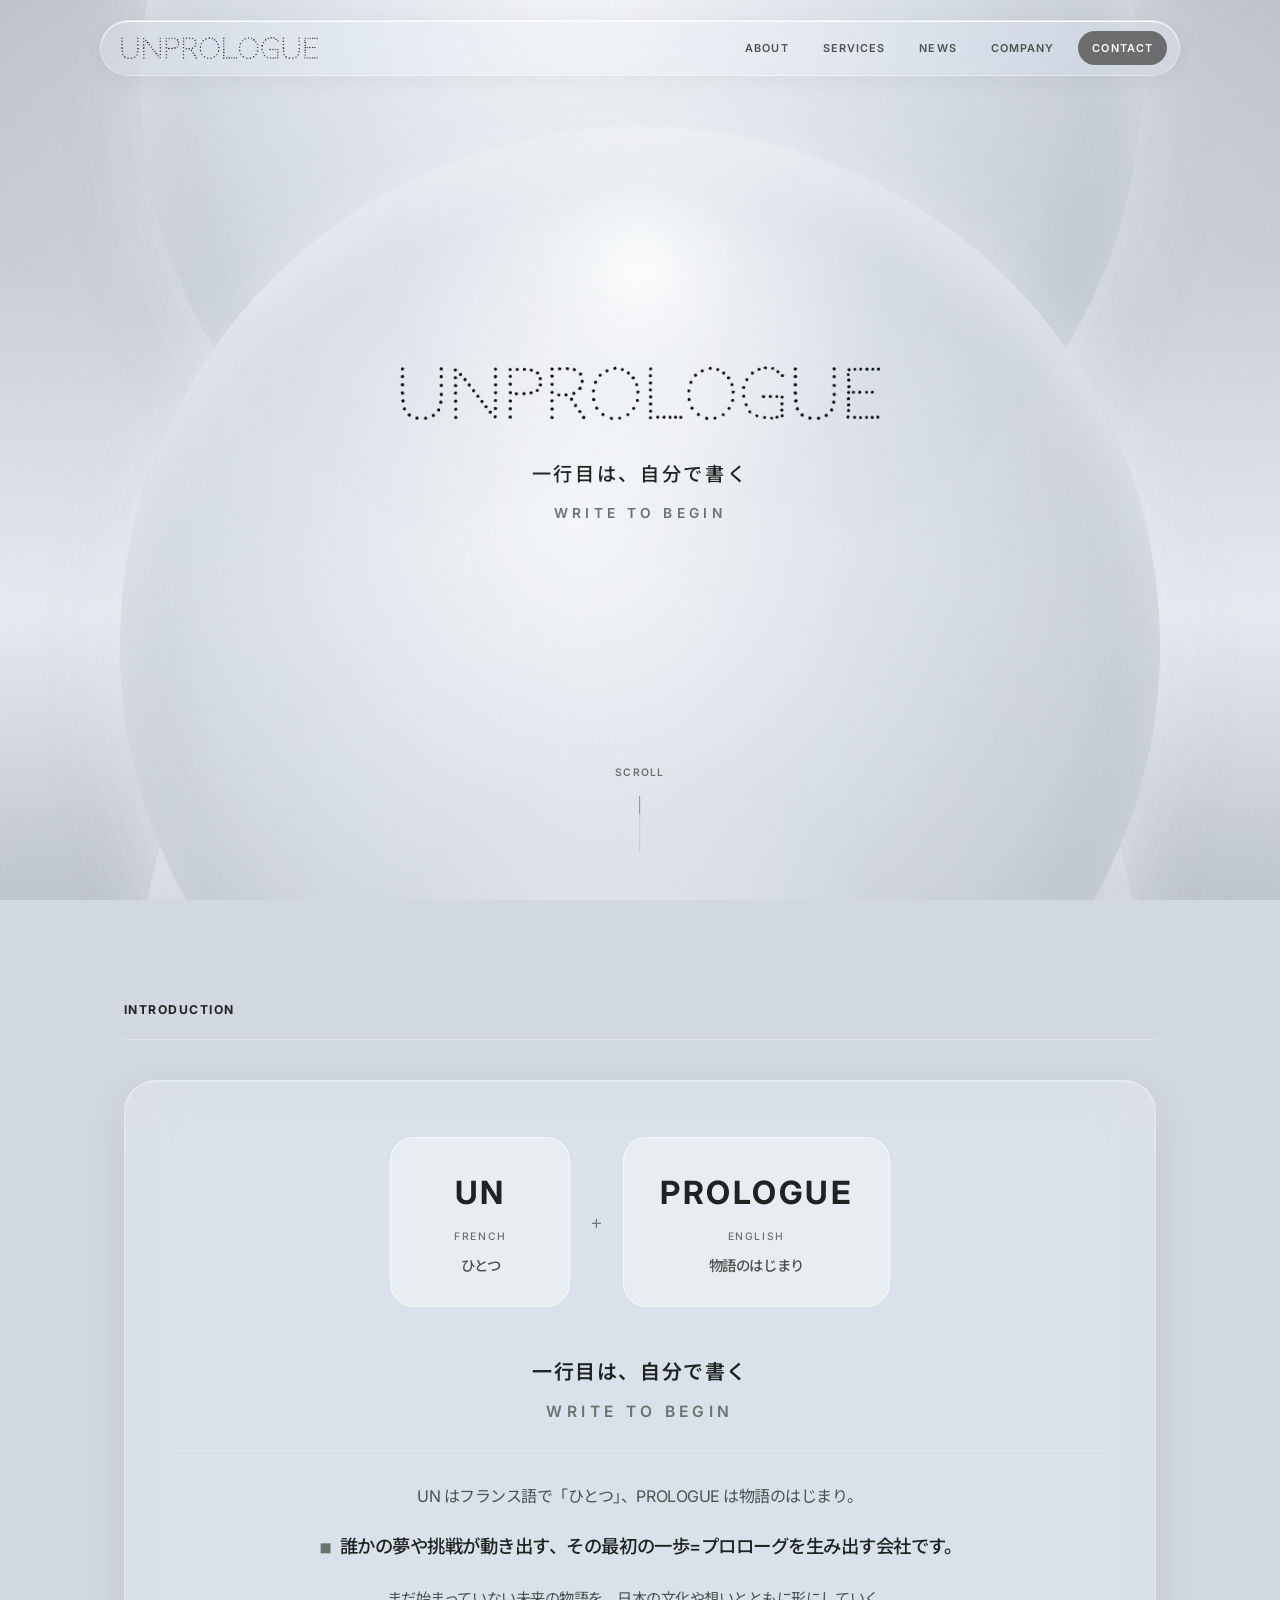
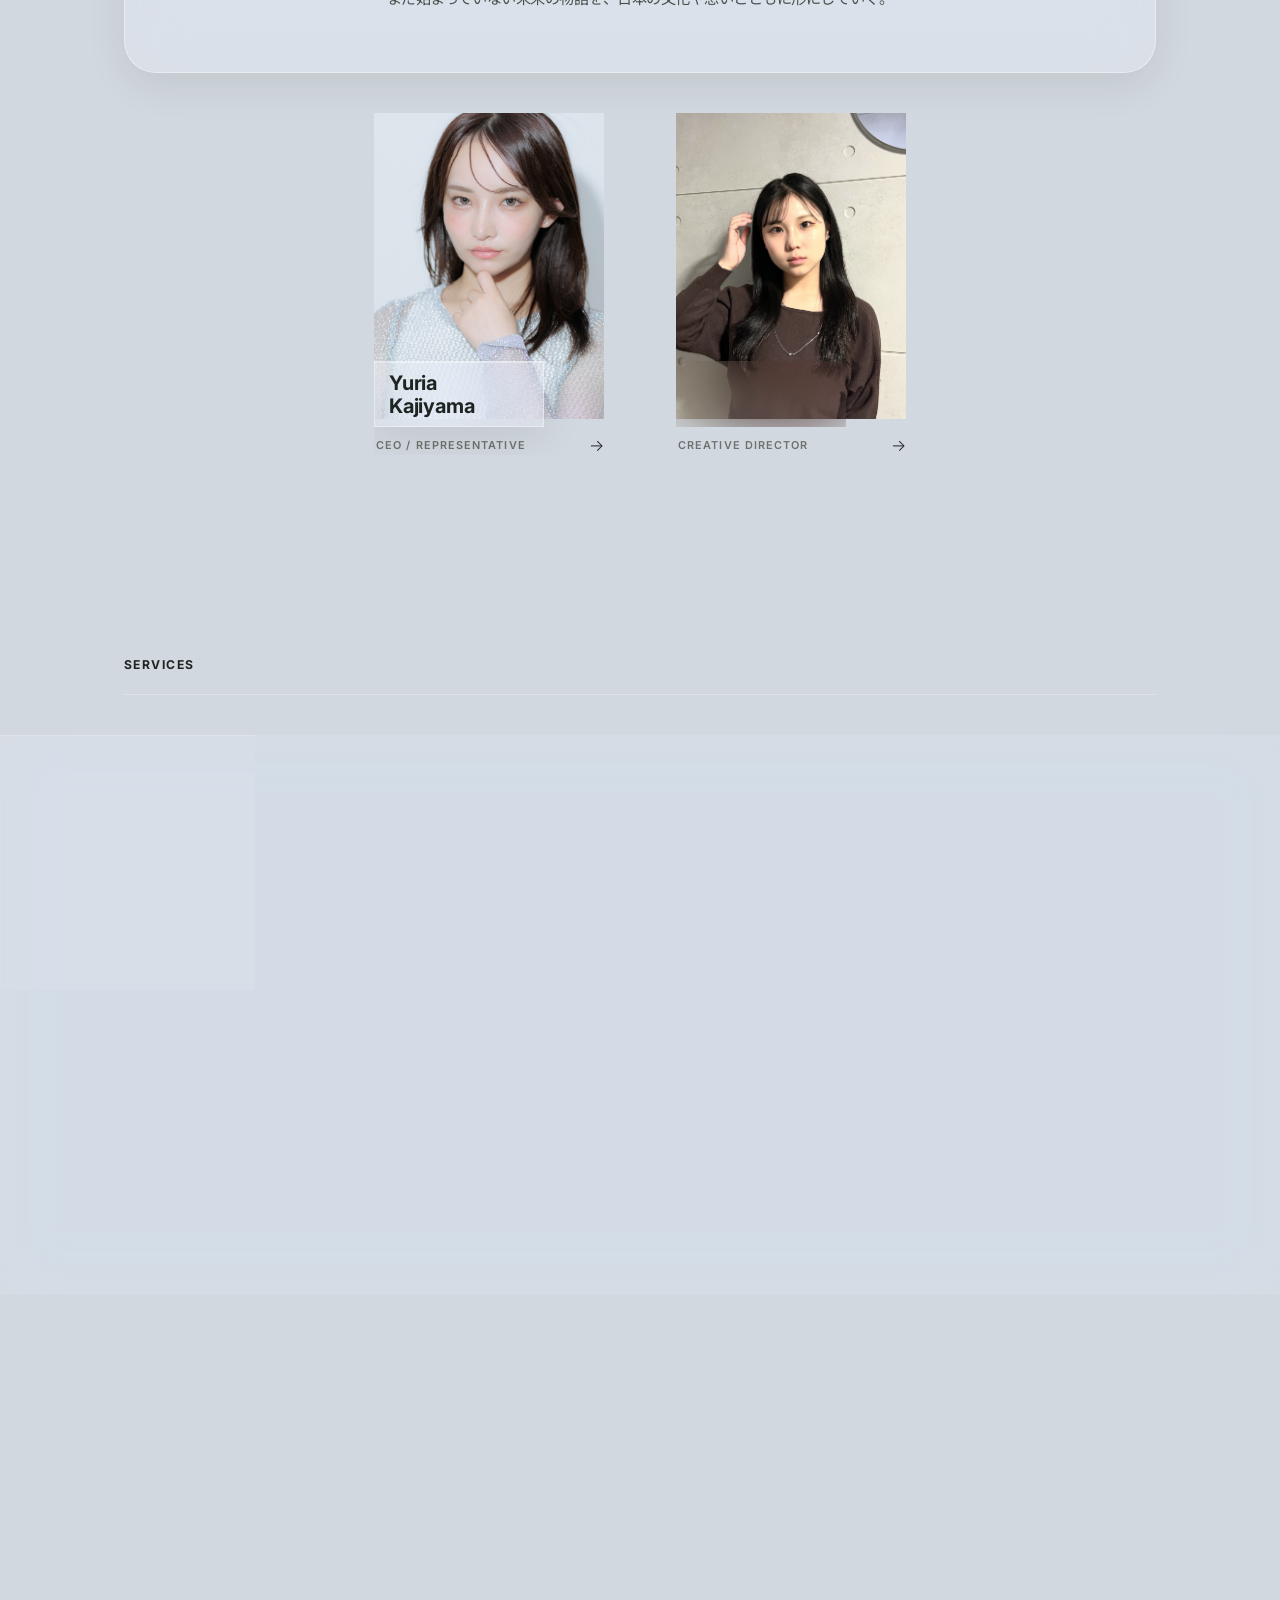
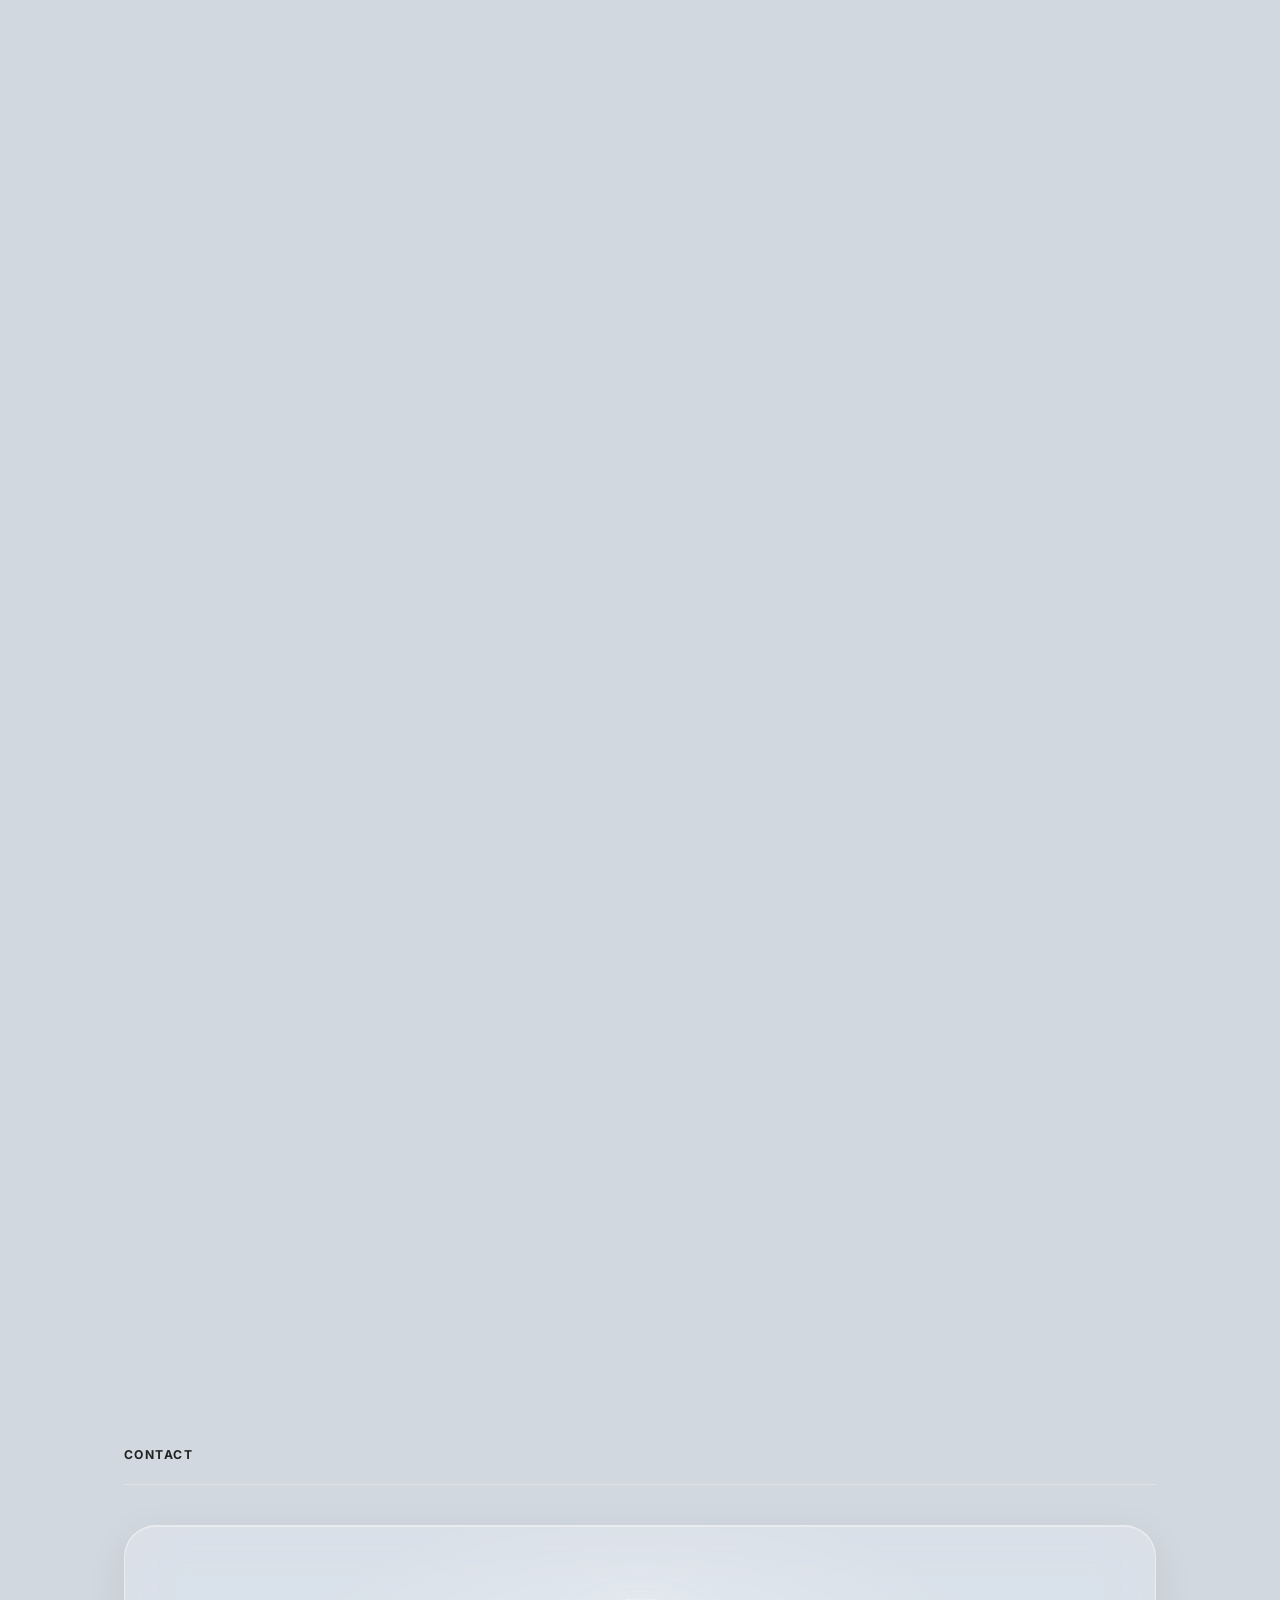
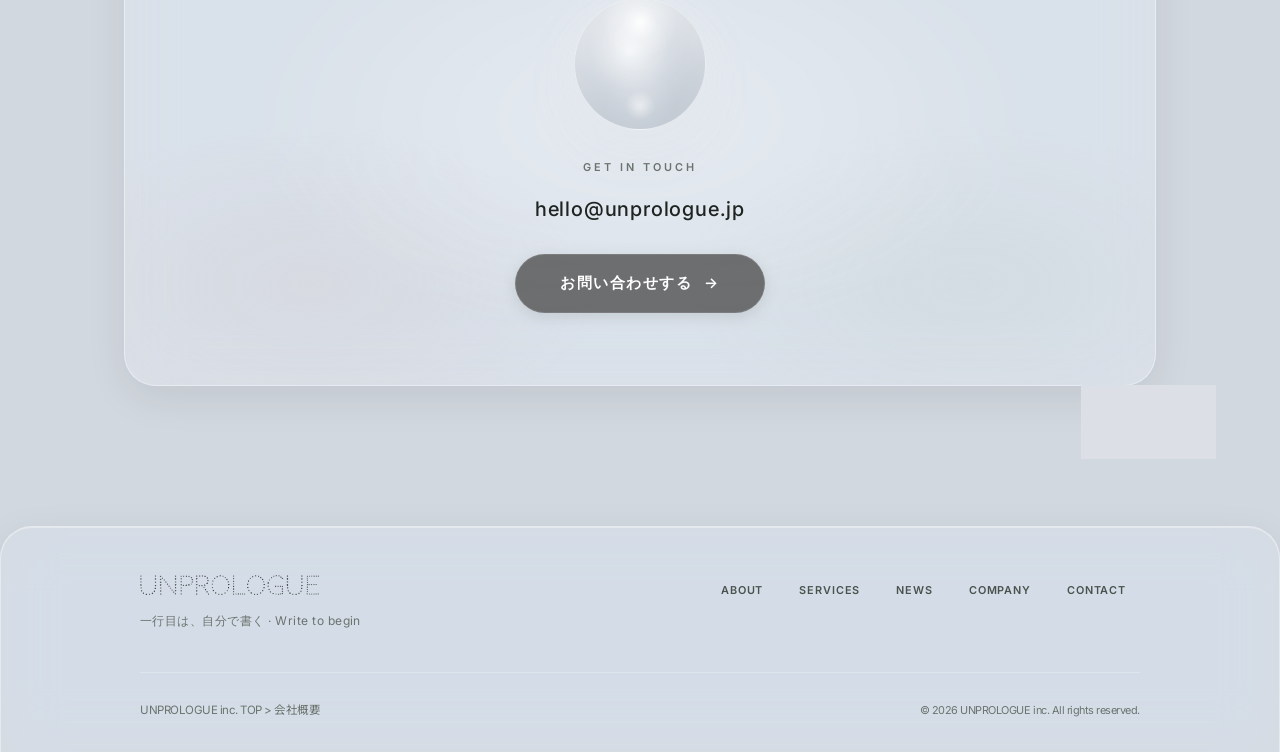
==== index.html @ 5d4852cd "Rebalance contact section with centered layout Move the Contact heading outside the glass panel to m" ====
<!DOCTYPE html>
<html lang="ja">
<head>
  <meta charset="UTF-8">
  <meta name="viewport" content="width=device-width, initial-scale=1.0">
  <meta name="description" content="UNPROLOGUE inc. — 一行目は、自分で書く Write to begin。誰かの夢や挑戦が動き出す、その最初の一歩=プロローグを生み出す会社。">
  <link rel="canonical" href="https://unprologue.jp/">
  <meta property="og:url" content="https://unprologue.jp/">
  <meta property="og:title" content="UNPROLOGUE inc.">
  <meta property="og:description" content="UNPROLOGUE inc. — 一行目は、自分で書く Write to begin">
  <title>UNPROLOGUE inc.</title>
  <link rel="preconnect" href="https://fonts.googleapis.com">
  <link rel="preconnect" href="https://fonts.gstatic.com" crossorigin>
  <link href="https://fonts.googleapis.com/css2?family=Inter:wght@300;400;500;600;700&family=Noto+Sans+JP:wght@300;400;500;600;700&display=swap" rel="stylesheet">
  <link rel="stylesheet" href="css/styles.css?v=28">
  <link rel="icon" href="/favicon.ico?v=2" sizes="any">
  <link rel="icon" href="/favicon.png?v=2" type="image/png" sizes="512x512">
  <link rel="icon" href="/favicon-32x32.png?v=2" type="image/png" sizes="32x32">
  <link rel="apple-touch-icon" href="/apple-touch-icon.png?v=2">
</head>
<body>

  <!-- Premium sphere background -->
  <div class="mesh-bg" aria-hidden="true">
    <div class="mesh-bg__orbs">
      <div class="mesh-bg__orb mesh-bg__orb--top"></div>
      <div class="mesh-bg__orb mesh-bg__orb--center"></div>
      <div class="mesh-bg__orb mesh-bg__orb--bottom"></div>
    </div>
  </div>

  <!-- Header -->
  <header class="header" id="header">
    <div class="header__pill">
      <a href="index.html" class="header__logo">
        <img src="unprologue.png" alt="UNPROLOGUE inc." class="header__logo-img" width="160" height="32">
      </a>
      <nav class="header__nav" id="nav">
        <a href="#about" class="header__nav-link">About</a>
        <a href="#service" class="header__nav-link">Services</a>
        <a href="#news" class="header__nav-link">News</a>
        <a href="#company" class="header__nav-link">Company</a>
        <a href="#contact" class="header__nav-link header__nav-link--cta">Contact</a>
      </nav>
      <button class="header__menu-btn" id="menuBtn" aria-label="メニューを開く">
        <span></span>
        <span></span>
        <span></span>
      </button>
    </div>
  </header>

  <!-- Hero -->
  <section class="hero" id="hero">
    <div class="hero__inner">
      <h1 class="hero__title fade-in">
        <img src="unprologue.png" alt="UNPROLOGUE inc." class="hero__logo" width="480" height="96">
        <p class="hero__motto" aria-label="一行目は、自分で書く Write to begin">
          <span class="hero__motto-ja" data-typing="一行目は、自分で書く">一行目は、自分で書く</span>
          <span class="hero__motto-en" data-typing="Write to begin">Write to begin</span>
        </p>
      </h1>
    </div>
    <a href="#about" class="hero__scroll" aria-label="Scroll down">
      <span class="hero__scroll-text">Scroll</span>
      <span class="hero__scroll-track">
        <span class="hero__scroll-indicator"></span>
      </span>
    </a>
  </section>

  <!-- About -->
  <section class="section section--about" id="about">
    <div class="container">
      <div class="section__header fade-in">
        <h2 class="section__title">Introduction</h2>
        <div class="section__rule" aria-hidden="true"></div>
      </div>
      <div class="about glass-panel fade-in">
        <div class="about__etymology">
          <div class="about__word">
            <span class="about__word-text">UN</span>
            <span class="about__word-lang">French</span>
            <span class="about__word-meaning">ひとつ</span>
          </div>
          <span class="about__plus">+</span>
          <div class="about__word">
            <span class="about__word-text">PROLOGUE</span>
            <span class="about__word-lang">English</span>
            <span class="about__word-meaning">物語のはじまり</span>
          </div>
        </div>
        <div class="about__body">
          <p class="about__motto">一行目は、自分で書く <span lang="en">Write to begin</span></p>
          <p class="about__intro">
            UN はフランス語で「ひとつ」、PROLOGUE は物語のはじまり。
          </p>
          <p class="about__lead">
            <span class="about__lead-mark">◾︎</span>
            誰かの夢や挑戦が動き出す、その最初の一歩=プロローグを生み出す会社です。
          </p>
          <p class="about__desc">
            まだ始まっていない未来の物語を、日本の文化や想いとともに形にしていく。
          </p>
        </div>
      </div>

      <div class="members">
        <article class="member fade-in">
          <button class="member__toggle" type="button" aria-expanded="false" aria-controls="member-yuria">
            <div class="member__visual">
              <div class="member__photo">
                <img src="IMG_6999.JPG" alt="Yuria Kajiyama" class="member__photo-img member__photo-img--yuria" width="5199" height="3466" loading="lazy">
              </div>
              <div class="member__name-block">
                <span class="member__name-line">Yuria</span>
                <span class="member__name-line">Kajiyama</span>
              </div>
            </div>
            <div class="member__footer">
              <p class="member__role">CEO / Representative</p>
              <span class="member__arrow" aria-hidden="true">→</span>
            </div>
          </button>
          <div class="member__details" id="member-yuria" aria-hidden="true">
            <div class="member__content">
              <p class="member__meta">1998.5.8 / 静岡県</p>
              <p class="member__tagline">日本文化への深い理解 × Z世代マーケティングの知見</p>
              <div class="member__bio">
                <p>4歳から茶道、國學院大学で日本文化を専攻、着物免許師範を取得。</p>
                <p>伝統文化の素養に加え、Z世代マーケターとしての実績を掛け合わせた事業開発を強みとする。</p>
              </div>
              <div class="member__career">
                <h4 class="member__career-heading">Career Highlights</h4>
                <ol class="member__timeline">
                  <li class="member__timeline-item">
                    <span class="member__year">2018</span>
                    <p>Z世代向けマーケティング事業を立ち上げ</p>
                  </li>
                  <li class="member__timeline-item">
                    <span class="member__year">2019</span>
                    <p>第10回渋谷区長への政策提言 区長賞 受賞</p>
                  </li>
                  <li class="member__timeline-item">
                    <span class="member__year">2020</span>
                    <p>博報堂Z総研賞 受賞 / 静岡県袋井市観光特使 就任</p>
                  </li>
                  <li class="member__timeline-item">
                    <span class="member__year">2021</span>
                    <p>ミス國學院2021選出 / UX新潟テレビニュースキャスター</p>
                  </li>
                  <li class="member__timeline-item">
                    <span class="member__year">2022</span>
                    <p>老舗菓子メーカー入社・地上波コメンテーター開始</p>
                  </li>
                  <li class="member__timeline-item member__timeline-item--current">
                    <span class="member__year">現在</span>
                    <p>SNS総フォロワー約8万人。商品開発・イベント運営に幅広く従事</p>
                  </li>
                </ol>
              </div>
            </div>
          </div>
        </article>

        <article class="member fade-in">
          <button class="member__toggle" type="button" aria-expanded="false" aria-controls="member-agatha">
            <div class="member__visual">
              <div class="member__photo">
                <img src="IMG_0527-2.jpg" alt="Agatha Tachiiri" class="member__photo-img member__photo-img--agatha" width="1897" height="2529" loading="lazy">
              </div>
              <div class="member__name-block">
                <span class="member__name-line">Agatha</span>
                <span class="member__name-line">Tachiiri</span>
              </div>
            </div>
            <div class="member__footer">
              <p class="member__role">Creative Director</p>
              <span class="member__arrow" aria-hidden="true">→</span>
            </div>
          </button>
          <div class="member__details" id="member-agatha" aria-hidden="true">
            <div class="member__content">
              <p class="member__meta">2007.02.13 / Los Angeles, California</p>
              <p class="member__tagline">ブランドの物語を、体験として届けるクリエイティブディレクション</p>
              <div class="member__bio">
                <p>ビジュアルアイデンティティからコミュニケーション設計まで、ブランドの「プロローグ」を形にするクリエイティブを統括。</p>
                <p>日本の美意識と現代的な表現を融合させ、記憶に残るブランド体験の設計を得意とする。</p>
              </div>
              <div class="member__career">
                <h4 class="member__career-heading">Career Highlights</h4>
                <ol class="member__timeline">
                  <li class="member__timeline-item">
                    <span class="member__year">2026</span>
                    <p>上田安子服飾専門学校 入学</p>
                  </li>
                  <li class="member__timeline-item member__timeline-item--current">
                    <span class="member__year">現在</span>
                    <p>UNPROLOGUEのクリエイティブディレクション、ブランド戦略、ビジュアルデザインを担当</p>
                  </li>
                </ol>
              </div>
            </div>
          </div>
        </article>
      </div>
    </div>
  </section>

  <!-- Services -->
  <section class="section section--service" id="service">
    <div class="container">
      <div class="section__header fade-in">
        <h2 class="section__title">Services</h2>
        <div class="section__rule" aria-hidden="true"></div>
      </div>
    </div>

    <div class="service-panels fade-in" role="list">
      <article
        class="service-panel service-panel--nekomaneki"
        role="listitem"
      >
        <div class="service-panel__media" aria-hidden="true">
          <img src="/59fd7f55-a7c8-4864-affc-1a6823d649de.png" alt="" class="service-panel__image" width="1023" height="1537" loading="lazy">
        </div>
        <div class="service-panel__overlay">
          <p class="service-panel__eyebrow">Where Ideas Take Shape</p>
          <div class="service-panel__body">
            <h3 class="service-panel__headline">夢を叶える、招き猫。</h3>
            <p class="service-panel__desc">
              夢猫が招くのは、あなたの「夢」。<br>
              叶うその日まで、そばで引き寄せ続ける１匹です。
            </p>
            <span class="service-panel__cta">COMING SOON</span>
          </div>
        </div>
        <p class="service-panel__label">nekomaneki</p>
      </article>

      <article
        class="service-panel service-panel--kaishaneko"
        role="listitem"
      >
        <div class="service-panel__media" aria-hidden="true">
          <img src="/kaishaneko-panel.png" alt="" class="service-panel__image" width="1122" height="1402" loading="lazy">
        </div>
        <div class="service-panel__overlay">
          <p class="service-panel__eyebrow">九谷焼 × 招き猫</p>
          <div class="service-panel__body">
            <h3 class="service-panel__headline">福とご縁を、<br>会社へ。</h3>
            <p class="service-panel__desc">
              100年以上にわたり製陶所伝統工芸・九谷焼の素地製造を続けてきた宮創製陶所の技で叶える、
              唯一無二のカスタム招き猫。
            </p>
            <a href="https://kaishaneko.net" class="service-panel__cta" target="_blank" rel="noopener noreferrer">EXPLORE MORE</a>
          </div>
        </div>
        <p class="service-panel__label">kaishaneko</p>
      </article>

      <article
        class="service-panel service-panel--nprologue"
        role="listitem"
      >
        <div class="service-panel__media" aria-hidden="true">
          <img src="/bd3b6944-0a7e-4b90-8b64-bfa42ae6a4dd.png" alt="" class="service-panel__image" width="1122" height="1402" loading="lazy">
        </div>
        <div class="service-panel__overlay">
          <p class="service-panel__eyebrow">Where Form and Function Unite</p>
          <div class="service-panel__body">
            <h3 class="service-panel__headline">Webサイト制作</h3>
            <p class="service-panel__desc">
              企業サイト、採用サイト、LPまで。コンテンツ構成・導線設計からデザインまで対応します。<br>
              インバウンドと海外発信に強い、ブランドWeb制作スタジオ。
            </p>
            <a href="https://nprologue.net" class="service-panel__cta" target="_blank" rel="noopener noreferrer">EXPLORE MORE</a>
          </div>
        </div>
        <p class="service-panel__label">n.prologue</p>
      </article>

      <article
        class="service-panel service-panel--consultation"
        role="listitem"
      >
        <div class="service-panel__media" aria-hidden="true">
          <img src="/8ac5cac1-fd7f-46a0-bc99-7b17e9017547.png" alt="" class="service-panel__image" width="941" height="1672" loading="lazy">
        </div>
        <div class="service-panel__overlay">
          <p class="service-panel__eyebrow">伝統工芸コンサルティング</p>
          <div class="service-panel__body">
            <h3 class="service-panel__headline">つくるから、<br>届くまで。</h3>
            <p class="service-panel__desc">
              産地・つくり手と伴走し、ものづくりから発信・販路拡大まで一気通貫で支援します。<br>
              伝統の技を現代のニーズに合わせ、届ける形へ。更新の最初の一歩を、私たちがつくります。
            </p>
          </div>
        </div>
        <p class="service-panel__label">consultation</p>
      </article>
    </div>
  </section>

  <!-- News -->
  <section class="section section--news" id="news">
    <div class="container">
      <div class="section__header fade-in">
        <h2 class="section__title">News</h2>
        <div class="section__rule" aria-hidden="true"></div>
      </div>
      <div class="articles fade-in">
        <div class="articles__grid articles__grid--duo">
          <a href="articles/n-prologue-launch.html" class="article-card">
            <div class="article-card__thumb">
              <img src="WEB%20DESIGN%20STUDIO-2.png" alt="N.PROLOGUE bilingual web design studio" class="article-card__img" width="1280" height="720">
            </div>
            <p class="article-card__meta">2026.06.25 · Press Release</p>
            <p class="article-card__title">インバウンド・海外向けに強いバイリンガルWeb制作スタジオ「N.PROLOGUE」を始動</p>
          </a>
          <a href="articles/corporate-site-launch.html" class="article-card">
            <div class="article-card__thumb article-card__thumb--logo">
              <img src="unprologue.png" alt="UNPROLOGUE inc. corporate website" class="article-card__img article-card__img--logo" width="527" height="59">
            </div>
            <p class="article-card__meta">2026.06.15 · Announcement</p>
            <p class="article-card__title">UNPROLOGUE株式会社のコーポレートサイトを公開</p>
          </a>
        </div>
      </div>
    </div>
  </section>

  <!-- Company Info -->
  <section class="section section--company" id="company">
    <div class="container container--editorial">
      <div class="section__header fade-in">
        <h2 class="section__title">Company</h2>
        <div class="section__rule" aria-hidden="true"></div>
      </div>
      <div class="company-summary fade-in">
        <dl class="company-summary__grid">
          <div class="company-summary__row">
            <dt>Company Name</dt>
            <dd>UNPROLOGUE inc.</dd>
          </div>
          <div class="company-summary__row">
            <dt>Headquarters</dt>
            <dd>〒150-0021 東京都渋谷区恵比寿西二丁目8番4号 EX恵比寿西ビル5階</dd>
          </div>
          <div class="company-summary__row">
            <dt>Founded</dt>
            <dd>2026年5月12日</dd>
          </div>
          <div class="company-summary__row">
            <dt>Representative</dt>
            <dd>梶山 悠莉彩（かじやま ゆりあ / Yuria Kajiyama）</dd>
          </div>
          <div class="company-summary__row">
            <dt>Business</dt>
            <dd>
              デジタルプロダクトの企画・開発・運営<br>
              ブランド戦略・クリエイティブディレクション<br>
              テクノロジーコンサルティング<br>
              スタートアップ支援・人材育成
            </dd>
          </div>
        </dl>
      </div>
    </div>
  </section>

  <!-- Contact -->
  <section class="section section--contact" id="contact">
    <div class="container">
      <div class="section__header fade-in">
        <h2 class="section__title">Contact</h2>
        <div class="section__rule" aria-hidden="true"></div>
      </div>
      <div class="contact glass-panel fade-in">
        <div class="contact__orb-wrap" aria-hidden="true">
          <div class="contact__orb"></div>
        </div>
        <div class="contact__content">
          <p class="contact__eyebrow">Get in touch</p>
          <a href="mailto:hello@unprologue.jp" class="contact__email">hello@unprologue.jp</a>
          <a href="mailto:hello@unprologue.jp" class="btn btn--primary btn--large contact__btn">
            <span>お問い合わせする</span>
            <span class="contact__btn-arrow" aria-hidden="true">→</span>
          </a>
        </div>
      </div>
    </div>
  </section>

  <!-- Footer -->
  <footer class="footer glass-panel glass-panel--footer">
    <div class="container">
      <div class="footer__inner">
        <div class="footer__brand">
          <a href="index.html" class="footer__logo">
            <img src="unprologue.png" alt="UNPROLOGUE inc." class="footer__logo-img" width="140" height="28">
          </a>
          <p class="footer__tagline">一行目は、自分で書く · Write to begin</p>
        </div>
        <nav class="footer__nav">
          <a href="#about">About</a>
          <a href="#service">Services</a>
          <a href="#news">News</a>
          <a href="#company">Company</a>
          <a href="#contact">Contact</a>
        </nav>
      </div>
      <div class="footer__bottom">
        <p class="footer__breadcrumb">
          <a href="index.html">UNPROLOGUE inc. TOP</a> &gt; 会社概要
        </p>
        <p class="footer__copy">&copy; 2026 UNPROLOGUE inc. All rights reserved.</p>
      </div>
    </div>
  </footer>

  <!-- Back to Top -->
  <button class="back-to-top" id="backToTop" aria-label="ページトップへ">
    <svg viewBox="0 0 24 24" fill="none" xmlns="http://www.w3.org/2000/svg">
      <path d="M12 19V5M5 12l7-7 7 7" stroke="currentColor" stroke-width="2" stroke-linecap="round" stroke-linejoin="round"/>
    </svg>
    <span>ページトップへ</span>
  </button>

  <script src="js/main.js?v=5"></script>
</body>
</html>
---- css/styles.css ----
/* ============================================
   UNPROLOGUE — Glassmorphism Aesthetic
   ============================================ */

:root {
  --color-bg: #b8bdb9;
  --color-bg-alt: rgba(255, 255, 255, 0.12);
  --color-bg-dark: #3a3a3a;
  --color-text: #1e2421;
  --color-text-light: #4a524e;
  --color-text-muted: #6b736f;
  --color-accent: #4a5c54;
  --color-accent-light: #7a8a82;
  --color-accent-dark: #2e3834;
  --color-border: rgba(255, 255, 255, 0.45);
  --color-border-subtle: rgba(255, 255, 255, 0.22);
  --color-white: #ffffff;
  --color-rose: rgba(196, 164, 164, 0.45);
  --color-green: rgba(100, 140, 120, 0.5);

  --glass-bg: rgba(255, 255, 255, 0.22);
  --glass-bg-strong: rgba(255, 255, 255, 0.32);
  --glass-border: rgba(255, 255, 255, 0.38);
  --glass-shadow: 0 12px 40px rgba(0, 0, 0, 0.08), inset 0 1px 0 rgba(255, 255, 255, 0.35);
  --glass-blur: blur(28px) saturate(165%);

  --font-ja: 'Noto Sans JP', sans-serif;
  --font-en: 'Inter', sans-serif;
  --font-display: 'Inter', 'Noto Sans JP', sans-serif;

  --letter-tight: -0.03em;
  --letter-label: 0.12em;
  --letter-nav: 0.1em;

  --color-line: rgba(255, 255, 255, 0.28);
  --color-bg-editorial: transparent;

  --header-height: 88px;
  --container-max: 1080px;
  --section-padding: 100px;
  --radius-lg: 32px;
  --radius-md: 24px;
  --radius-pill: 50px;
  --transition: 0.4s cubic-bezier(0.4, 0, 0.2, 1);
}

*, *::before, *::after {
  margin: 0;
  padding: 0;
  box-sizing: border-box;
}

html {
  scroll-behavior: smooth;
  font-size: 16px;
  background: #d2d8df;
}

body {
  font-family: var(--font-display);
  color: var(--color-text);
  background: transparent;
  line-height: 1.7;
  letter-spacing: var(--letter-tight);
  -webkit-font-smoothing: antialiased;
  overflow-x: hidden;
  min-height: 100vh;
  position: relative;
  isolation: isolate;
}

body::before {
  content: '';
  position: fixed;
  inset: 0;
  pointer-events: none;
  z-index: 10000;
  opacity: 0.02;
  background-image: url("data:image/svg+xml,%3Csvg viewBox='0 0 256 256' xmlns='http://www.w3.org/2000/svg'%3E%3Cfilter id='n'%3E%3CfeTurbulence type='fractalNoise' baseFrequency='0.85' numOctaves='4' stitchTiles='stitch'/%3E%3C/filter%3E%3Crect width='100%25' height='100%25' filter='url(%23n)'/%3E%3C/svg%3E");
}

/* ============================================
   Premium futuristic sphere background
   ============================================ */
.mesh-bg {
  position: fixed;
  inset: 0;
  z-index: 0;
  pointer-events: none;
  overflow: hidden;
  background:
    radial-gradient(ellipse 120% 80% at 50% 0%, rgba(255, 255, 255, 0.55) 0%, transparent 55%),
    radial-gradient(ellipse 100% 70% at 50% 100%, rgba(180, 190, 205, 0.35) 0%, transparent 50%),
    linear-gradient(180deg, #b4bac2 0%, #d2d8df 42%, #e6eaef 68%, #bec5cd 100%);
}

.mesh-bg__orbs {
  position: absolute;
  inset: 0;
}

.mesh-bg__orb {
  position: absolute;
  left: 50%;
  border-radius: 50%;
  transform: translate3d(-50%, var(--orb-shift, 0px), 0);
  background:
    radial-gradient(circle at 50% 14%, rgba(255, 255, 255, 0.98) 0%, rgba(255, 255, 255, 0.42) 10%, transparent 24%),
    radial-gradient(circle at 50% 88%, rgba(255, 255, 255, 0.82) 0%, rgba(236, 240, 245, 0.28) 12%, transparent 26%),
    radial-gradient(circle at 44% 38%, #f6f8fa 0%, #dde3ea 34%, #c2cad4 72%, #aeb7c2 100%);
  box-shadow:
    0 0 90px rgba(255, 255, 255, 0.5),
    0 36px 100px rgba(130, 145, 165, 0.16),
    inset 0 -36px 70px rgba(110, 125, 145, 0.14),
    inset 0 28px 60px rgba(255, 255, 255, 0.62);
  opacity: 0.94;
  backface-visibility: hidden;
  will-change: transform;
}

.mesh-bg__orb--top {
  width: min(96vw, 1000px);
  height: min(96vw, 1000px);
  top: -46%;
  animation: meshOrbFloatTop 22s ease-in-out infinite;
}

.mesh-bg__orb--center {
  width: min(98vw, 1040px);
  height: min(98vw, 1040px);
  top: 14%;
  z-index: 1;
  animation: meshOrbFloatCenter 26s ease-in-out infinite;
}

.mesh-bg__orb--bottom {
  width: min(96vw, 1000px);
  height: min(96vw, 1000px);
  top: 54%;
  z-index: 0;
  animation: meshOrbFloatBottom 20s ease-in-out infinite;
}

@keyframes meshOrbFloatTop {
  0%, 100% { transform: translate3d(-50%, var(--orb-shift, 0px), 0); }
  50% { transform: translate3d(-50%, calc(var(--orb-shift, 0px) + 12px), 0); }
}

@keyframes meshOrbFloatCenter {
  0%, 100% { transform: translate3d(-50%, var(--orb-shift, 0px), 0); }
  50% { transform: translate3d(-50%, calc(var(--orb-shift, 0px) - 10px), 0); }
}

@keyframes meshOrbFloatBottom {
  0%, 100% { transform: translate3d(-50%, var(--orb-shift, 0px), 0); }
  50% { transform: translate3d(-50%, calc(var(--orb-shift, 0px) + 10px), 0); }
}

a {
  color: inherit;
  text-decoration: none;
}

img {
  max-width: 100%;
  display: block;
}

.container {
  max-width: var(--container-max);
  margin: 0 auto;
  padding: 0 24px;
}

/* ============================================
   Glass utility
   ============================================ */
.glass-panel {
  background: var(--glass-bg);
  backdrop-filter: var(--glass-blur);
  -webkit-backdrop-filter: var(--glass-blur);
  border: 1px solid var(--glass-border);
  border-radius: var(--radius-lg);
  box-shadow: var(--glass-shadow);
}

.glass-panel--footer {
  background: rgba(255, 255, 255, 0.12);
  border-radius: var(--radius-lg) var(--radius-lg) 0 0;
  border-bottom: none;
  margin-top: 40px;
}

/* ============================================
   Header — floating pill
   ============================================ */
.header {
  position: fixed;
  top: 20px;
  left: 0;
  right: 0;
  z-index: 1000;
  display: flex;
  justify-content: center;
  padding: 0 24px;
  pointer-events: none;
}

.header__pill {
  pointer-events: auto;
  display: flex;
  align-items: center;
  justify-content: space-between;
  gap: 24px;
  width: 100%;
  max-width: var(--container-max);
  padding: 10px 12px 10px 20px;
  background: rgba(255, 255, 255, 0.16);
  backdrop-filter: var(--glass-blur);
  -webkit-backdrop-filter: var(--glass-blur);
  border: 1px solid var(--glass-border);
  border-radius: var(--radius-pill);
  box-shadow: 0 4px 24px rgba(0, 0, 0, 0.05), inset 0 1px 0 rgba(255, 255, 255, 0.9);
  transition: box-shadow var(--transition), background var(--transition);
}

.header--scrolled .header__pill {
  background: rgba(255, 255, 255, 0.24);
  box-shadow: 0 8px 32px rgba(0, 0, 0, 0.08), inset 0 1px 0 rgba(255, 255, 255, 0.9);
}

.header__logo {
  display: flex;
  align-items: center;
  flex-shrink: 0;
}

.header__logo-img {
  display: block;
  height: 22px;
  width: auto;
}

.header__nav {
  display: flex;
  align-items: center;
  gap: 6px;
}

.container--editorial {
  max-width: 960px;
}

.header__nav-link {
  font-family: var(--font-en);
  font-size: 0.68rem;
  font-weight: 600;
  color: var(--color-text-light);
  padding: 8px 14px;
  border-radius: var(--radius-pill);
  transition: all var(--transition);
  letter-spacing: var(--letter-nav);
  text-transform: uppercase;
  white-space: nowrap;
}

.header__nav-link:hover {
  color: var(--color-text);
  background: rgba(255, 255, 255, 0.5);
}

.header__nav-link--cta {
  background: rgba(90, 90, 90, 0.85);
  color: var(--color-white);
  margin-left: 4px;
}

.header__nav-link--cta:hover {
  background: var(--color-bg-dark);
  color: var(--color-white);
}

.header__menu-btn {
  display: none;
  flex-direction: column;
  gap: 5px;
  background: rgba(255, 255, 255, 0.5);
  border: 1px solid var(--glass-border);
  border-radius: 12px;
  cursor: pointer;
  padding: 10px;
}

.header__menu-btn span {
  display: block;
  width: 18px;
  height: 1.5px;
  background: var(--color-text);
  transition: var(--transition);
  border-radius: 2px;
}

/* ============================================
   Hero — mederi.jp/company/ style
   ============================================ */
.hero {
  position: relative;
  z-index: 1;
  min-height: 100vh;
  min-height: 100dvh;
  display: flex;
  align-items: center;
  justify-content: center;
  padding: calc(var(--header-height) + 24px) 24px 120px;
  overflow: hidden;
}

.hero__inner {
  position: relative;
  z-index: 1;
  width: 100%;
  max-width: var(--container-max);
  padding: 0 24px;
  text-align: center;
}

.hero__title {
  margin: 0;
  display: flex;
  flex-direction: column;
  align-items: center;
  gap: 20px;
}

.hero__logo {
  display: block;
  width: min(72vw, 480px);
  height: auto;
}

.hero__motto {
  display: flex;
  flex-direction: column;
  align-items: center;
  gap: 12px;
  margin: 18px 0 0;
}

.hero__motto-ja {
  font-size: clamp(1rem, 2.4vw, 1.2rem);
  font-weight: 500;
  letter-spacing: 0.14em;
  color: var(--color-text);
  min-height: 1.5em;
}

.hero__motto-en {
  font-family: var(--font-en);
  font-size: clamp(0.72rem, 1.8vw, 0.86rem);
  font-weight: 600;
  letter-spacing: 0.32em;
  text-transform: uppercase;
  color: var(--color-text-muted);
  min-height: 1.3em;
}

.hero__motto-line--typing::after {
  content: '';
  display: inline-block;
  width: 1px;
  height: 0.95em;
  margin-left: 3px;
  background: currentColor;
  vertical-align: -0.06em;
  animation: heroMottoCursor 1s step-end infinite;
}

@keyframes heroMottoCursor {
  0%, 100% { opacity: 1; }
  50% { opacity: 0; }
}

.hero__title-sub {
  font-family: var(--font-en);
  font-size: clamp(0.82rem, 2vw, 1rem);
  font-weight: 500;
  letter-spacing: 0.42em;
  text-transform: uppercase;
  color: var(--color-text-muted);
  margin-top: 14px;
}

.hero__scroll {
  position: absolute;
  bottom: 48px;
  left: 50%;
  transform: translateX(-50%);
  z-index: 2;
  display: flex;
  flex-direction: column;
  align-items: center;
  gap: 14px;
  color: var(--color-text-muted);
  transition: color var(--transition);
}

.hero__scroll:hover {
  color: var(--color-text);
}

.hero__scroll-text {
  font-family: var(--font-en);
  font-size: 0.65rem;
  font-weight: 600;
  letter-spacing: var(--letter-label);
  text-transform: uppercase;
  color: var(--color-text-muted);
}

.hero__scroll-track {
  display: block;
  width: 1px;
  height: 56px;
  background: rgba(0, 0, 0, 0.12);
  position: relative;
  overflow: hidden;
}

.hero__scroll-indicator {
  position: absolute;
  top: 0;
  left: 0;
  width: 100%;
  height: 18px;
  background: var(--color-text-muted);
  animation: heroScroll 2s ease-in-out infinite;
}

@keyframes heroScroll {
  0% { transform: translateY(-100%); opacity: 0; }
  30% { opacity: 1; }
  70% { transform: translateY(240%); opacity: 1; }
  100% { transform: translateY(240%); opacity: 0; }
}

/* ============================================
   Sections
   ============================================ */
.section {
  position: relative;
  z-index: 1;
  padding: var(--section-padding) 0;
}

.section--about,
.section--service,
.section--news,
.section--contact,
.section--company {
  background: transparent;
}

.section--company {
  padding-top: 88px;
  padding-bottom: 88px;
}

.section__header {
  margin-bottom: 40px;
  text-align: left;
}

.section__title {
  font-family: var(--font-en);
  font-size: 0.76rem;
  font-weight: 700;
  letter-spacing: var(--letter-label);
  text-transform: uppercase;
  color: var(--color-text);
}

.section__rule {
  height: 1px;
  background: var(--color-line);
  margin-top: 18px;
}

.section__rule--light {
  background: rgba(255, 255, 255, 0.22);
}

/* ============================================
   About
   ============================================ */
.about {
  padding: 56px 48px;
}

.about__etymology {
  display: flex;
  align-items: center;
  justify-content: center;
  gap: 20px;
  margin-bottom: 48px;
  flex-wrap: wrap;
}

.about__word {
  display: flex;
  flex-direction: column;
  align-items: center;
  gap: 8px;
  padding: 28px 36px;
  background: rgba(255, 255, 255, 0.4);
  border: 1px solid rgba(255, 255, 255, 0.6);
  border-radius: var(--radius-md);
  min-width: 180px;
  transition: transform var(--transition), box-shadow var(--transition);
}

.about__word:hover {
  transform: translateY(-3px);
  box-shadow: 0 12px 40px rgba(0, 0, 0, 0.06);
}

.about__word-text {
  font-family: var(--font-en);
  font-size: clamp(1.4rem, 3.5vw, 2rem);
  font-weight: 700;
  letter-spacing: 0.08em;
  text-transform: uppercase;
}

.about__word-lang {
  font-family: var(--font-en);
  font-size: 0.65rem;
  font-weight: 500;
  letter-spacing: 0.15em;
  text-transform: uppercase;
  color: var(--color-text-muted);
}

.about__word-meaning {
  font-size: 0.9rem;
  font-weight: 500;
  color: var(--color-text-light);
}

.about__plus {
  font-family: var(--font-en);
  font-size: 1.25rem;
  font-weight: 300;
  color: var(--color-text-muted);
}

.about__body {
  text-align: center;
}

.about__motto {
  font-size: clamp(1.05rem, 2.2vw, 1.25rem);
  font-weight: 600;
  letter-spacing: 0.08em;
  color: var(--color-text);
  margin-bottom: 28px;
  padding-bottom: 24px;
  border-bottom: 1px solid var(--color-border-subtle);
}

.about__motto [lang="en"] {
  display: block;
  margin-top: 10px;
  font-family: var(--font-en);
  font-size: 0.78em;
  font-weight: 600;
  letter-spacing: 0.28em;
  text-transform: uppercase;
  color: var(--color-text-muted);
}

.about__intro {
  font-size: 1rem;
  color: var(--color-text-light);
  line-height: 2.2;
  margin-bottom: 12px;
}

.about__lead {
  font-size: clamp(1rem, 2.2vw, 1.15rem);
  font-weight: 500;
  line-height: 2.2;
  margin-bottom: 16px;
}

.about__lead-mark {
  color: var(--color-text-muted);
  margin-right: 4px;
}

.about__desc {
  font-size: 0.95rem;
  color: var(--color-text-light);
  line-height: 2.2;
}

/* ============================================
   Members — editorial card layout
   ============================================ */
.members {
  display: grid;
  grid-template-columns: repeat(2, minmax(0, 230px));
  gap: 72px;
  margin-top: 40px;
  width: fit-content;
  max-width: 100%;
  margin-left: auto;
  margin-right: auto;
}

.member {
  position: relative;
  display: flex;
  flex-direction: column;
  overflow: hidden;
}

.member__toggle {
  width: 100%;
  padding: 0;
  border: none;
  background: transparent;
  cursor: pointer;
  text-align: left;
  font: inherit;
  color: inherit;
}

.member__toggle:hover .member__arrow {
  transform: translateX(4px);
}

.member__visual {
  position: relative;
  margin-bottom: 16px;
}

.member__photo {
  position: relative;
  aspect-ratio: 3 / 4;
  width: 100%;
  background: #e6e6e6;
  overflow: hidden;
}

.member__photo-img {
  position: absolute;
  inset: 0;
  width: 100%;
  height: 100%;
  max-width: none;
  object-fit: cover;
  display: block;
}

.member__photo-img--yuria {
  object-position: 28% 24%;
}

.member__photo-img--agatha {
  object-position: center 18%;
}

.member__photo-initial {
  font-family: var(--font-en);
  font-size: clamp(1.75rem, 4vw, 2.25rem);
  font-weight: 500;
  letter-spacing: 0.08em;
  color: rgba(0, 0, 0, 0.12);
}

.member__name-block {
  position: absolute;
  left: 0;
  bottom: -8px;
  background: rgba(255, 255, 255, 0.24);
  backdrop-filter: var(--glass-blur);
  -webkit-backdrop-filter: var(--glass-blur);
  border: 1px solid var(--glass-border);
  padding: 10px 14px 8px;
  width: min(82%, 170px);
  box-shadow: var(--glass-shadow);
}

.member__name-line {
  display: block;
  font-family: var(--font-en);
  font-size: clamp(1rem, 2vw, 1.25rem);
  font-weight: 700;
  line-height: 1.15;
  letter-spacing: -0.01em;
  color: var(--color-text);
}

.member__footer {
  display: flex;
  align-items: center;
  justify-content: space-between;
  gap: 12px;
  padding-left: 2px;
  min-height: 20px;
}

.member__role {
  font-family: var(--font-en);
  font-size: 0.68rem;
  font-weight: 600;
  letter-spacing: 0.1em;
  text-transform: uppercase;
  color: var(--color-text-muted);
  margin: 0;
}

.member__arrow {
  font-family: var(--font-en);
  font-size: 1rem;
  font-weight: 300;
  line-height: 1;
  color: var(--color-text);
  transition: transform var(--transition);
  flex-shrink: 0;
}

.member.is-open .member__arrow {
  transform: rotate(90deg);
}

.member__details {
  display: grid;
  grid-template-rows: 0fr;
  overflow: hidden;
  transition: grid-template-rows 0.45s cubic-bezier(0.4, 0, 0.2, 1);
}

.member__details > .member__content {
  overflow: hidden;
  min-height: 0;
}

.member.is-open .member__details {
  grid-template-rows: 1fr;
}

.member__content {
  padding: 0;
  border-top: none;
  margin-top: 0;
}

.member.is-open .member__content {
  padding: 20px 0 6px;
  border-top: 1px solid var(--color-border-subtle);
  margin-top: 16px;
}

.member__meta {
  font-family: var(--font-en);
  font-size: 0.75rem;
  color: var(--color-text-muted);
  letter-spacing: 0.04em;
  margin-bottom: 14px;
}

.member__tagline {
  font-size: 0.88rem;
  font-weight: 600;
  line-height: 1.75;
  margin-bottom: 16px;
}

.member__bio p {
  font-size: 0.84rem;
  line-height: 1.85;
  color: var(--color-text-light);
  margin-bottom: 12px;
}

.member__bio p:last-child {
  margin-bottom: 0;
}

.member__career {
  margin-top: 24px;
  padding-top: 20px;
  border-top: 1px solid var(--color-border-subtle);
}

.member__career-heading {
  font-family: var(--font-en);
  font-size: 0.68rem;
  font-weight: 600;
  letter-spacing: 0.12em;
  text-transform: uppercase;
  color: var(--color-text-muted);
  margin-bottom: 18px;
}

.member__timeline {
  list-style: none;
}

.member__timeline-item {
  display: grid;
  grid-template-columns: 56px 1fr;
  gap: 16px;
  padding-bottom: 16px;
  position: relative;
}

.member__timeline-item:not(:last-child)::before {
  content: '';
  position: absolute;
  left: 27px;
  top: 8px;
  bottom: 0;
  width: 1px;
  background: var(--color-border-subtle);
}

.member__timeline-item:not(:last-child)::after {
  content: '';
  position: absolute;
  left: 23px;
  top: 2px;
  width: 9px;
  height: 9px;
  border-radius: 50%;
  background: var(--color-white);
  border: 1px solid var(--color-border-subtle);
}

.member__timeline-item--current::after {
  content: '';
  position: absolute;
  left: 23px;
  top: 2px;
  width: 9px;
  height: 9px;
  border-radius: 50%;
  background: var(--color-text);
  border: 1px solid var(--color-text);
}

.member__year {
  font-family: var(--font-en);
  font-size: 0.78rem;
  font-weight: 600;
  color: var(--color-text-light);
}

.member__timeline-item--current .member__year {
  color: var(--color-text);
}

.member__timeline-item p {
  font-size: 0.88rem;
  line-height: 1.75;
}

.member__timeline-item:last-child {
  padding-bottom: 0;
}

/* ============================================
   Services — Expanding hover panels
   ============================================ */
.section--service .section__header {
  margin-bottom: 40px;
}

.service-panels {
  display: flex;
  width: 100%;
  min-height: clamp(420px, 62vh, 640px);
  border-top: 1px solid var(--color-border-subtle);
  border-bottom: 1px solid var(--color-border-subtle);
  background: rgba(255, 255, 255, 0.1);
  backdrop-filter: var(--glass-blur);
  -webkit-backdrop-filter: var(--glass-blur);
}

.service-panel {
  position: relative;
  flex: 1;
  min-width: 0;
  overflow: hidden;
  cursor: pointer;
  border-right: 1px solid var(--color-border-subtle);
  background: rgba(255, 255, 255, 0.05);
  transition: flex 0.65s cubic-bezier(0.4, 0, 0.2, 1), background var(--transition);
}

.service-panel:hover,
.service-panel.is-active {
  flex: 2.4;
  background: rgba(255, 255, 255, 0.02);
}

.service-panel:last-child {
  border-right: none;
}

.service-panels:hover .service-panel {
  flex: 0.72;
}

.service-panel__media {
  position: absolute;
  inset: 0;
  background-image: var(--panel-image);
  background-size: cover;
  background-position: center;
  opacity: 0;
  transform: scale(1.06);
  transition: opacity 0.55s ease, transform 0.8s cubic-bezier(0.4, 0, 0.2, 1);
}

.service-panel__image {
  position: absolute;
  inset: 0;
  width: 100%;
  height: 100%;
  object-fit: cover;
  object-position: center 18%;
  opacity: 0;
  transform: scale(1.06);
  transition: opacity 0.55s ease, transform 0.8s cubic-bezier(0.4, 0, 0.2, 1);
}

.service-panel--kaishaneko .service-panel__media {
  background-image: none;
}

.service-panel--nekomaneki .service-panel__media {
  background-image: none;
}

.service-panel--nprologue .service-panel__media {
  background-image: none;
}

.service-panel--consultation .service-panel__media {
  background-image: none;
}

.service-panel--kaishaneko .service-panel__image {
  opacity: 0.72;
  transform: scale(1);
}

.service-panel--nekomaneki .service-panel__image {
  opacity: 0.72;
  transform: scale(1);
  object-position: center 72%;
}

.service-panel--nprologue .service-panel__image {
  opacity: 0.72;
  transform: scale(1);
  object-position: center 22%;
}

.service-panel--consultation .service-panel__image {
  opacity: 0.72;
  transform: scale(1);
  object-position: center 42%;
}

.service-panel--kaishaneko .service-panel__media::after {
  opacity: 0.28;
}

.service-panel--nekomaneki .service-panel__media::after {
  opacity: 0.28;
}

.service-panel--nprologue .service-panel__media::after {
  opacity: 0.28;
}

.service-panel--consultation .service-panel__media::after {
  opacity: 0.28;
}

.service-panel__media::after {
  content: '';
  position: absolute;
  inset: 0;
  background: linear-gradient(
    180deg,
    rgba(0, 0, 0, 0.18) 0%,
    rgba(0, 0, 0, 0.08) 38%,
    rgba(0, 0, 0, 0.42) 100%
  );
  opacity: 0;
  transition: opacity 0.55s ease;
}

.service-panel:hover .service-panel__media,
.service-panel.is-active .service-panel__media {
  opacity: 1;
  transform: scale(1);
}

.service-panel:hover .service-panel__image,
.service-panel.is-active .service-panel__image {
  opacity: 1;
  transform: scale(1);
}

.service-panel--kaishaneko:hover .service-panel__media,
.service-panel--kaishaneko.is-active .service-panel__media {
  opacity: 1;
}

.service-panel--nekomaneki:hover .service-panel__media,
.service-panel--nekomaneki.is-active .service-panel__media {
  opacity: 1;
}

.service-panel--nprologue:hover .service-panel__media,
.service-panel--nprologue.is-active .service-panel__media {
  opacity: 1;
}

.service-panel--consultation:hover .service-panel__media,
.service-panel--consultation.is-active .service-panel__media {
  opacity: 1;
}

.service-panel--kaishaneko:hover .service-panel__image,
.service-panel--kaishaneko.is-active .service-panel__image {
  opacity: 1;
}

.service-panel--nekomaneki:hover .service-panel__image,
.service-panel--nekomaneki.is-active .service-panel__image {
  opacity: 1;
}

.service-panel--nprologue:hover .service-panel__image,
.service-panel--nprologue.is-active .service-panel__image {
  opacity: 1;
}

.service-panel--consultation:hover .service-panel__image,
.service-panel--consultation.is-active .service-panel__image {
  opacity: 1;
}

.service-panel:hover .service-panel__media::after,
.service-panel.is-active .service-panel__media::after {
  opacity: 1;
}

.service-panel__overlay {
  position: absolute;
  inset: 0;
  z-index: 2;
  display: flex;
  flex-direction: column;
  justify-content: space-between;
  padding: 28px 24px 88px;
  pointer-events: none;
}

.service-panel__eyebrow {
  font-family: var(--font-en);
  font-size: 0.72rem;
  font-weight: 400;
  letter-spacing: 0.04em;
  color: var(--color-text-light);
  opacity: 0;
  transform: translateY(-8px);
  transition: opacity 0.45s ease, transform 0.45s ease, color 0.45s ease;
}

.service-panel__body {
  max-width: 280px;
  opacity: 0;
  transform: translateY(16px);
  transition: opacity 0.5s ease 0.05s, transform 0.5s ease 0.05s;
}

.service-panel__headline {
  font-size: clamp(1.1rem, 1.8vw, 1.45rem);
  font-weight: 600;
  line-height: 1.45;
  letter-spacing: 0.02em;
  margin-bottom: 14px;
}

.service-panel__desc {
  font-size: 0.82rem;
  line-height: 1.85;
  color: var(--color-text-light);
  margin-bottom: 22px;
}

.service-panel__cta {
  pointer-events: auto;
  display: inline-flex;
  align-items: center;
  justify-content: center;
  min-width: 168px;
  padding: 12px 22px;
  font-family: var(--font-en);
  font-size: 0.68rem;
  font-weight: 600;
  letter-spacing: 0.14em;
  text-transform: uppercase;
  border: 1px solid var(--color-text);
  border-radius: var(--radius-pill);
  background: transparent;
  transition: background var(--transition), color var(--transition), border-color var(--transition);
}

.service-panel__cta:hover {
  background: var(--color-text);
  color: var(--color-white);
}

.service-panel:hover .service-panel__eyebrow,
.service-panel.is-active .service-panel__eyebrow,
.service-panel:hover .service-panel__body,
.service-panel.is-active .service-panel__body {
  opacity: 1;
  transform: translateY(0);
}

.service-panel:hover .service-panel__eyebrow,
.service-panel.is-active .service-panel__eyebrow {
  color: rgba(255, 255, 255, 0.88);
}

.service-panel:hover .service-panel__headline,
.service-panel.is-active .service-panel__headline {
  color: var(--color-white);
}

.service-panel:hover .service-panel__desc,
.service-panel.is-active .service-panel__desc {
  color: rgba(255, 255, 255, 0.82);
}

.service-panel:hover .service-panel__cta,
.service-panel.is-active .service-panel__cta {
  color: var(--color-white);
  border-color: rgba(255, 255, 255, 0.85);
}

.service-panel:hover .service-panel__cta:hover,
.service-panel.is-active .service-panel__cta:hover {
  background: var(--color-white);
  color: var(--color-text);
}

.service-panel__label {
  position: absolute;
  left: 24px;
  right: 24px;
  bottom: 28px;
  z-index: 3;
  font-family: var(--font-en);
  font-size: clamp(0.72rem, 1.1vw, 0.82rem);
  font-weight: 500;
  letter-spacing: 0.1em;
  text-transform: uppercase;
  color: var(--color-text);
  transition: color 0.45s ease, transform 0.45s ease;
}

.service-panel:hover .service-panel__label,
.service-panel.is-active .service-panel__label {
  color: var(--color-white);
}

/* ============================================
   Buttons
   ============================================ */
.btn {
  display: inline-flex;
  align-items: center;
  justify-content: center;
  font-family: var(--font-en);
  font-size: 0.72rem;
  font-weight: 600;
  padding: 14px 32px;
  border-radius: var(--radius-pill);
  border: 1px solid transparent;
  cursor: pointer;
  transition: all var(--transition);
  letter-spacing: 0.1em;
  text-transform: uppercase;
}

.btn--primary {
  background: rgba(90, 90, 90, 0.85);
  color: var(--color-white);
  border-color: rgba(255, 255, 255, 0.1);
  box-shadow: 0 4px 16px rgba(0, 0, 0, 0.1);
}

.btn--primary:hover {
  background: var(--color-bg-dark);
  transform: translateY(-2px);
  box-shadow: 0 8px 24px rgba(0, 0, 0, 0.15);
}

.btn--outline {
  background: rgba(255, 255, 255, 0.3);
  color: var(--color-text);
  border-color: rgba(255, 255, 255, 0.6);
  backdrop-filter: blur(10px);
}

.btn--outline:hover {
  background: rgba(255, 255, 255, 0.55);
  border-color: rgba(255, 255, 255, 0.8);
}

.btn--large {
  padding: 16px 44px;
  font-size: 0.92rem;
}

/* ============================================
   Articles
   ============================================ */
.articles__grid {
  display: grid;
  grid-template-columns: repeat(3, 1fr);
  gap: 20px;
  margin-bottom: 36px;
}

.articles__grid--duo {
  grid-template-columns: repeat(2, 1fr);
}

.article-card__thumb--logo {
  display: flex;
  align-items: center;
  justify-content: center;
  padding: 48px 32px;
  background: var(--glass-bg);
  border: 1px solid var(--glass-border);
}

.article-card__img--logo {
  width: min(80%, 280px);
  height: auto;
  margin: 0 auto;
}

.article-post__hero--logo {
  display: flex;
  align-items: center;
  justify-content: center;
  padding: 56px 32px;
  background: var(--glass-bg);
}

.article-post__hero-img--logo {
  width: min(72%, 360px);
  height: auto;
  margin: 0 auto;
}

.article-card {
  display: block;
  padding: 16px;
  background: var(--glass-bg);
  backdrop-filter: var(--glass-blur);
  -webkit-backdrop-filter: var(--glass-blur);
  border: 1px solid var(--glass-border);
  border-radius: var(--radius-lg);
  box-shadow: var(--glass-shadow);
  transition: transform var(--transition), box-shadow var(--transition);
}

.article-card:hover {
  transform: translateY(-4px);
  box-shadow: 0 12px 40px rgba(0, 0, 0, 0.07);
}

.article-card__thumb {
  aspect-ratio: 16/10;
  border-radius: var(--radius-md);
  overflow: hidden;
  margin-bottom: 14px;
}

.article-card__thumb:has(.article-card__img) {
  aspect-ratio: auto;
  background: var(--color-bg-alt);
}

.article-card__img {
  width: 100%;
  height: auto;
  display: block;
}

.article-card__thumb-bg {
  width: 100%;
  height: 100%;
}

.article-card__thumb-bg--1 {
  background: linear-gradient(145deg, #b0b0b0 0%, #d8d8d8 50%, rgba(196, 164, 164, 0.3) 100%);
}

.article-card__thumb-bg--2 {
  background: linear-gradient(145deg, #5a5a5a 0%, #888888 50%, #b0b0b0 100%);
}

.article-card__thumb-bg--3 {
  background: linear-gradient(145deg, #d0d0d0 0%, rgba(164, 180, 164, 0.4) 50%, #e8e8e8 100%);
}

.article-card__thumb-bg--nprologue {
  background: linear-gradient(145deg, #2a2a2a 0%, #5a5a5a 40%, rgba(196, 164, 164, 0.35) 100%);
}

.article-card__meta {
  font-family: var(--font-en);
  font-size: 0.62rem;
  font-weight: 600;
  letter-spacing: 0.08em;
  text-transform: uppercase;
  color: var(--color-text-muted);
  margin-bottom: 8px;
}

.article-card__title {
  font-size: 0.85rem;
  font-weight: 500;
  line-height: 1.7;
}

.articles__more {
  display: block;
  width: fit-content;
  margin: 0 auto;
}

/* ============================================
   Article Page
   ============================================ */
.article-page {
  position: relative;
  z-index: 1;
  padding: calc(var(--header-height) + 48px) 0 var(--section-padding);
}

.article-post__header {
  margin-bottom: 40px;
}

.article-post__meta {
  display: flex;
  align-items: center;
  gap: 16px;
  margin-bottom: 20px;
}

.article-post__meta time {
  font-family: var(--font-en);
  font-size: 0.68rem;
  font-weight: 600;
  letter-spacing: 0.08em;
  text-transform: uppercase;
  color: var(--color-text-muted);
}

.article-post__tag {
  font-family: var(--font-en);
  font-size: 0.62rem;
  font-weight: 600;
  letter-spacing: 0.08em;
  text-transform: uppercase;
  color: var(--color-text-light);
}

.article-post__title {
  font-size: clamp(1.35rem, 3.2vw, 2rem);
  font-weight: 600;
  line-height: 1.55;
  letter-spacing: 0.01em;
  margin-bottom: 16px;
}

.article-post__subtitle {
  font-size: 0.95rem;
  line-height: 1.85;
  color: var(--color-text-light);
}

.article-post__rule {
  height: 1px;
  background: var(--color-line);
  margin-top: 28px;
}

.article-post__hero {
  margin-top: 28px;
  border-radius: var(--radius-md);
  overflow: hidden;
  border: 1px solid var(--color-line);
}

.article-post__hero-img {
  width: 100%;
  height: auto;
  display: block;
}

.article-post__body {
  font-size: 0.92rem;
  line-height: 1.95;
  color: var(--color-text);
}

.article-post__body p {
  margin-bottom: 1.25em;
}

.article-post__body a {
  text-decoration: underline;
  text-underline-offset: 3px;
}

.article-post__body a:hover {
  color: var(--color-text-light);
}

.article-post__lead {
  font-size: 1rem;
  font-weight: 500;
  line-height: 2;
}

.article-post__section {
  margin-top: 48px;
  padding-top: 48px;
  border-top: 1px solid var(--color-line);
}

.article-post__heading {
  font-family: var(--font-en);
  font-size: 0.76rem;
  font-weight: 700;
  letter-spacing: var(--letter-label);
  text-transform: uppercase;
  margin-bottom: 20px;
}

.article-post__list {
  margin: 0 0 1.25em 1.2em;
}

.article-post__list li {
  margin-bottom: 0.5em;
  color: var(--color-text-light);
}

.article-post__features {
  display: grid;
  gap: 28px;
}

.article-post__feature-title {
  font-family: var(--font-en);
  font-size: 0.72rem;
  font-weight: 700;
  letter-spacing: 0.08em;
  text-transform: uppercase;
  margin-bottom: 10px;
}

.article-post__feature p {
  color: var(--color-text-light);
}

.article-post__plans {
  display: grid;
  grid-template-columns: repeat(3, 1fr);
  gap: 16px;
  margin: 24px 0 16px;
}

.article-post__plan {
  padding: 24px 20px;
  background: var(--glass-bg);
  border: 1px solid var(--glass-border);
  border-radius: var(--radius-md);
}

.article-post__plan--featured {
  border-color: rgba(0, 0, 0, 0.14);
  box-shadow: var(--glass-shadow);
}

.article-post__plan-badge {
  font-family: var(--font-en);
  font-size: 0.58rem;
  font-weight: 700;
  letter-spacing: 0.1em;
  text-transform: uppercase;
  color: var(--color-text-muted);
  margin-bottom: 10px;
}

.article-post__plan-name {
  font-family: var(--font-en);
  font-size: 0.82rem;
  font-weight: 700;
  letter-spacing: 0.1em;
  text-transform: uppercase;
  margin-bottom: 6px;
}

.article-post__plan-price {
  font-family: var(--font-en);
  font-size: 1.1rem;
  font-weight: 600;
  margin-bottom: 12px;
}

.article-post__plan-desc {
  font-size: 0.82rem;
  line-height: 1.75;
  color: var(--color-text-light);
  margin-bottom: 0;
}

.article-post__note {
  font-size: 0.78rem;
  color: var(--color-text-muted);
}

.article-post__quote {
  margin: 28px 0 0;
  padding: 24px 28px;
  border-left: 2px solid var(--color-line);
  background: rgba(255, 255, 255, 0.35);
  font-size: 0.9rem;
  line-height: 2;
  color: var(--color-text-light);
}

.article-post__footer {
  margin-top: 56px;
  padding-top: 32px;
  border-top: 1px solid var(--color-line);
}

.article-post__cta {
  display: flex;
  flex-wrap: wrap;
  gap: 12px;
  margin-bottom: 28px;
}

.article-post__back {
  font-family: var(--font-en);
  font-size: 0.68rem;
  font-weight: 600;
  letter-spacing: 0.1em;
  text-transform: uppercase;
  color: var(--color-text-muted);
  transition: color var(--transition);
}

.article-post__back:hover {
  color: var(--color-text);
}

/* ============================================
   Company Summary — Premium editorial grid
   ============================================ */
.company-summary {
  padding: 8px 32px;
  background: var(--glass-bg);
  backdrop-filter: var(--glass-blur);
  -webkit-backdrop-filter: var(--glass-blur);
  border: 1px solid var(--glass-border);
  border-radius: var(--radius-lg);
  box-shadow: var(--glass-shadow);
}

.company-summary__grid {
  margin-top: 0;
}

.company-summary__row {
  display: grid;
  grid-template-columns: minmax(160px, 30%) 1fr;
  gap: clamp(24px, 5vw, 56px);
  padding: clamp(24px, 3vw, 36px) 0;
  border-bottom: 1px solid var(--color-line);
  align-items: start;
}

.company-summary__row:first-child {
  border-top: 1px solid var(--color-line);
}

.company-summary__row dt {
  font-family: var(--font-en);
  font-size: 0.72rem;
  font-weight: 700;
  letter-spacing: 0.1em;
  text-transform: uppercase;
  color: var(--color-text);
  line-height: 1.5;
}

.company-summary__row dd {
  font-size: 0.92rem;
  font-weight: 400;
  line-height: 1.8;
  letter-spacing: 0.01em;
  text-transform: none;
  color: var(--color-text);
}

/* ============================================
   Contact
   ============================================ */
.contact {
  display: flex;
  flex-direction: column;
  align-items: center;
  justify-content: center;
  text-align: center;
  padding: clamp(48px, 6vw, 72px) clamp(32px, 5vw, 64px);
  position: relative;
  overflow: hidden;
}

.contact::before {
  content: '';
  position: absolute;
  inset: 0;
  background:
    radial-gradient(ellipse 55% 70% at 50% 42%, rgba(255, 255, 255, 0.34) 0%, transparent 68%),
    radial-gradient(ellipse 40% 50% at 18% 78%, rgba(196, 164, 164, 0.12) 0%, transparent 70%),
    radial-gradient(ellipse 40% 50% at 82% 78%, rgba(164, 180, 164, 0.1) 0%, transparent 70%);
  pointer-events: none;
}

.contact__orb-wrap {
  position: relative;
  z-index: 1;
  margin-bottom: 28px;
}

.contact__content {
  position: relative;
  z-index: 1;
  display: flex;
  flex-direction: column;
  align-items: center;
  max-width: 520px;
}

.contact__eyebrow {
  font-family: var(--font-en);
  font-size: 0.68rem;
  font-weight: 600;
  letter-spacing: 0.28em;
  text-transform: uppercase;
  color: var(--color-text-muted);
  margin-bottom: 16px;
}

.contact__email {
  display: inline-block;
  font-family: var(--font-en);
  font-size: clamp(1rem, 2.2vw, 1.25rem);
  font-weight: 500;
  letter-spacing: 0.04em;
  color: var(--color-text);
  margin-bottom: 28px;
  transition: color var(--transition);
}

.contact__email:hover {
  color: var(--color-text-light);
}

.contact__btn {
  gap: 12px;
}

.contact__btn-arrow {
  display: inline-block;
  transition: transform var(--transition);
}

.contact__btn:hover .contact__btn-arrow {
  transform: translateX(4px);
}

.contact__orb {
  width: clamp(96px, 14vw, 132px);
  aspect-ratio: 1;
  border-radius: 50%;
  background:
    radial-gradient(circle at 50% 18%, rgba(255, 255, 255, 0.95) 0%, rgba(255, 255, 255, 0.35) 14%, transparent 30%),
    radial-gradient(circle at 50% 82%, rgba(255, 255, 255, 0.7) 0%, rgba(230, 235, 240, 0.2) 12%, transparent 28%),
    radial-gradient(circle at 42% 40%, #f4f6f8 0%, #d5dbe2 38%, #b8c1cb 100%);
  box-shadow:
    0 0 48px rgba(255, 255, 255, 0.4),
    0 18px 50px rgba(130, 145, 165, 0.12),
    inset 0 -20px 40px rgba(110, 125, 145, 0.1),
    inset 0 16px 36px rgba(255, 255, 255, 0.55);
  border: 1px solid rgba(255, 255, 255, 0.55);
  animation: contactOrbFloat 8s ease-in-out infinite;
}

@keyframes contactOrbFloat {
  0%, 100% { transform: translateY(0); }
  50% { transform: translateY(-10px); }
}

.contact__desc {
  font-size: 0.92rem;
  color: var(--color-text-light);
  line-height: 2;
  margin-bottom: 36px;
}

/* ============================================
   Footer
   ============================================ */
.footer {
  position: relative;
  z-index: 1;
  color: var(--color-text-light);
  padding: 48px 0 32px;
}

.footer .container {
  padding: 0 40px;
}

.footer__inner {
  display: flex;
  justify-content: space-between;
  align-items: start;
  margin-bottom: 40px;
}

.footer__logo {
  display: inline-block;
  margin-bottom: 8px;
}

.footer__logo-img {
  display: block;
  height: 20px;
  width: auto;
  opacity: 0.85;
}

.footer__tagline {
  font-family: var(--font-en);
  font-size: 0.75rem;
  color: var(--color-text-muted);
  letter-spacing: 0.04em;
}

.footer__nav {
  display: flex;
  flex-wrap: wrap;
  gap: 8px;
}

.footer__nav a {
  font-family: var(--font-en);
  font-size: 0.68rem;
  font-weight: 600;
  letter-spacing: 0.08em;
  text-transform: uppercase;
  color: var(--color-text-light);
  padding: 6px 14px;
  border-radius: var(--radius-pill);
  transition: all var(--transition);
}

.footer__nav a:hover {
  color: var(--color-text);
  background: rgba(255, 255, 255, 0.4);
}

.footer__bottom {
  display: flex;
  justify-content: space-between;
  align-items: center;
  padding-top: 28px;
  border-top: 1px solid var(--color-border-subtle);
}

.footer__breadcrumb {
  font-size: 0.72rem;
  color: var(--color-text-muted);
}

.footer__breadcrumb a:hover {
  color: var(--color-text);
}

.footer__copy {
  font-family: var(--font-en);
  font-size: 0.68rem;
  color: var(--color-text-muted);
}

/* ============================================
   Back to Top
   ============================================ */
.back-to-top {
  position: fixed;
  bottom: 28px;
  right: 28px;
  z-index: 999;
  display: flex;
  flex-direction: column;
  align-items: center;
  gap: 4px;
  background: rgba(255, 255, 255, 0.45);
  backdrop-filter: var(--glass-blur);
  -webkit-backdrop-filter: var(--glass-blur);
  border: 1px solid var(--glass-border);
  border-radius: var(--radius-md);
  padding: 12px 14px;
  cursor: pointer;
  opacity: 0;
  visibility: hidden;
  transform: translateY(12px);
  transition: all var(--transition);
  box-shadow: var(--glass-shadow);
}

.back-to-top--visible {
  opacity: 1;
  visibility: visible;
  transform: translateY(0);
}

.back-to-top svg {
  width: 16px;
  height: 16px;
  color: var(--color-text-light);
}

.back-to-top span {
  font-size: 0.6rem;
  color: var(--color-text-muted);
  white-space: nowrap;
}

.back-to-top:hover {
  background: rgba(255, 255, 255, 0.65);
  box-shadow: 0 8px 28px rgba(0, 0, 0, 0.08);
}

/* ============================================
   Animations
   ============================================ */
.fade-in {
  opacity: 1;
  transform: translateY(0);
  transition: opacity 0.8s ease, transform 0.8s ease;
}

/* Only hide content once JavaScript is confirmed running */
html.js-animating .fade-in:not(.fade-in--visible) {
  opacity: 0;
  transform: translateY(20px);
}

.fade-in--visible {
  opacity: 1;
  transform: translateY(0);
}

.hero__title.fade-in {
  transition-duration: 1.2s;
}

/* ============================================
   Responsive
   ============================================ */
@media (max-width: 1024px) {
  .header__nav-link:not(.header__nav-link--cta) {
    display: none;
  }

  .service-panels {
    min-height: 520px;
  }

  .service-panels:hover .service-panel {
    flex: 0.65;
  }

  .service-panel:hover,
  .service-panel.is-active {
    flex: 2.8;
  }

  .articles__grid,
  .articles__grid--duo {
    grid-template-columns: repeat(2, 1fr);
  }
}

@media (max-width: 768px) {
  :root {
    --section-padding: 72px;
    --header-height: 76px;
  }

  .header {
    top: 12px;
    padding: 0 16px;
  }

  .header__pill {
    padding: 8px 10px 8px 16px;
  }

  .header__nav {
    position: fixed;
    top: calc(var(--header-height) + 8px);
    left: 16px;
    right: 16px;
    flex-direction: column;
    padding: 16px;
    gap: 4px;
    background: rgba(255, 255, 255, 0.75);
    backdrop-filter: var(--glass-blur);
    border: 1px solid var(--glass-border);
    border-radius: var(--radius-lg);
    box-shadow: 0 12px 40px rgba(0, 0, 0, 0.1);
    transform: translateY(-20px);
    opacity: 0;
    visibility: hidden;
    transition: all var(--transition);
  }

  .header__nav--open {
    transform: translateY(0);
    opacity: 1;
    visibility: visible;
  }

  .header__nav-link {
    display: block !important;
    padding: 12px 16px;
    width: 100%;
    text-align: center;
    font-size: 0.85rem;
  }

  .header__nav-link--cta {
    margin-top: 8px;
    margin-left: 0;
  }

  .header__menu-btn {
    display: flex;
  }

  .header__menu-btn--active span:nth-child(1) {
    transform: rotate(45deg) translate(4px, 4px);
  }

  .header__menu-btn--active span:nth-child(2) {
    opacity: 0;
  }

  .header__menu-btn--active span:nth-child(3) {
    transform: rotate(-45deg) translate(4px, -4px);
  }

  .hero__logo {
    width: min(82vw, 360px);
  }

  .hero__title-sub {
    letter-spacing: 0.25em;
  }

  .hero__scroll {
    bottom: 32px;
  }

  .about {
    padding: 36px 24px;
  }

  .about__etymology {
    flex-direction: column;
    gap: 12px;
  }

  .about__plus {
    transform: rotate(90deg);
  }

  .about__word {
    width: 100%;
    min-width: unset;
  }

  .members {
    grid-template-columns: 1fr;
    width: 100%;
    max-width: 260px;
    gap: 40px;
  }

  .member__name-block {
    width: min(72%, 180px);
    padding: 10px 14px 8px;
  }

  .service-panels {
    flex-direction: column;
    min-height: auto;
  }

  .service-panel {
    flex: none !important;
    min-height: 88px;
    border-right: none;
    border-bottom: 1px solid var(--color-border-subtle);
  }

  .service-panel:last-child {
    border-bottom: none;
  }

  .service-panels:hover .service-panel {
    flex: none;
  }

  .service-panel.is-active {
    min-height: 360px;
  }

  .service-panel__overlay {
    padding: 20px 20px 72px;
  }

  .service-panel__body {
    max-width: none;
  }

  .service-panel__label {
    bottom: 22px;
  }

  .service-panel.is-active .service-panel__media,
  .service-panel.is-active .service-panel__media::after {
    opacity: 1;
    transform: scale(1);
  }

  .service-panel.is-active .service-panel__eyebrow,
  .service-panel.is-active .service-panel__body {
    opacity: 1;
    transform: translateY(0);
  }

  .service-panel.is-active .service-panel__eyebrow {
    color: rgba(255, 255, 255, 0.88);
  }

  .service-panel.is-active .service-panel__headline {
    color: var(--color-white);
  }

  .service-panel.is-active .service-panel__desc {
    color: rgba(255, 255, 255, 0.82);
  }

  .service-panel.is-active .service-panel__cta {
    color: var(--color-white);
    border-color: rgba(255, 255, 255, 0.85);
  }

  .service-panel.is-active .service-panel__label {
    color: var(--color-white);
  }

  .articles__grid,
  .articles__grid--duo {
    grid-template-columns: 1fr;
  }

  .article-post__plans {
    grid-template-columns: 1fr;
  }

  .article-post__cta {
    flex-direction: column;
  }

  .article-post__cta .btn {
    width: 100%;
  }

  .company-summary__row {
    grid-template-columns: 1fr;
    gap: 10px;
    padding: 22px 0;
  }

  .contact {
    padding: 40px 24px;
  }

  .contact__orb {
    width: 96px;
  }

  .footer__inner {
    flex-direction: column;
    gap: 24px;
  }

  .footer__bottom {
    flex-direction: column;
    gap: 10px;
    text-align: center;
  }

  .back-to-top {
    bottom: 16px;
    right: 16px;
  }
}

@media (prefers-reduced-motion: reduce) {
  .mesh-bg,
  .mesh-bg__orb {
    animation: none !important;
  }

  .contact__orb {
    animation: none !important;
  }

  .hero__motto-line--typing::after {
    animation: none;
  }
}
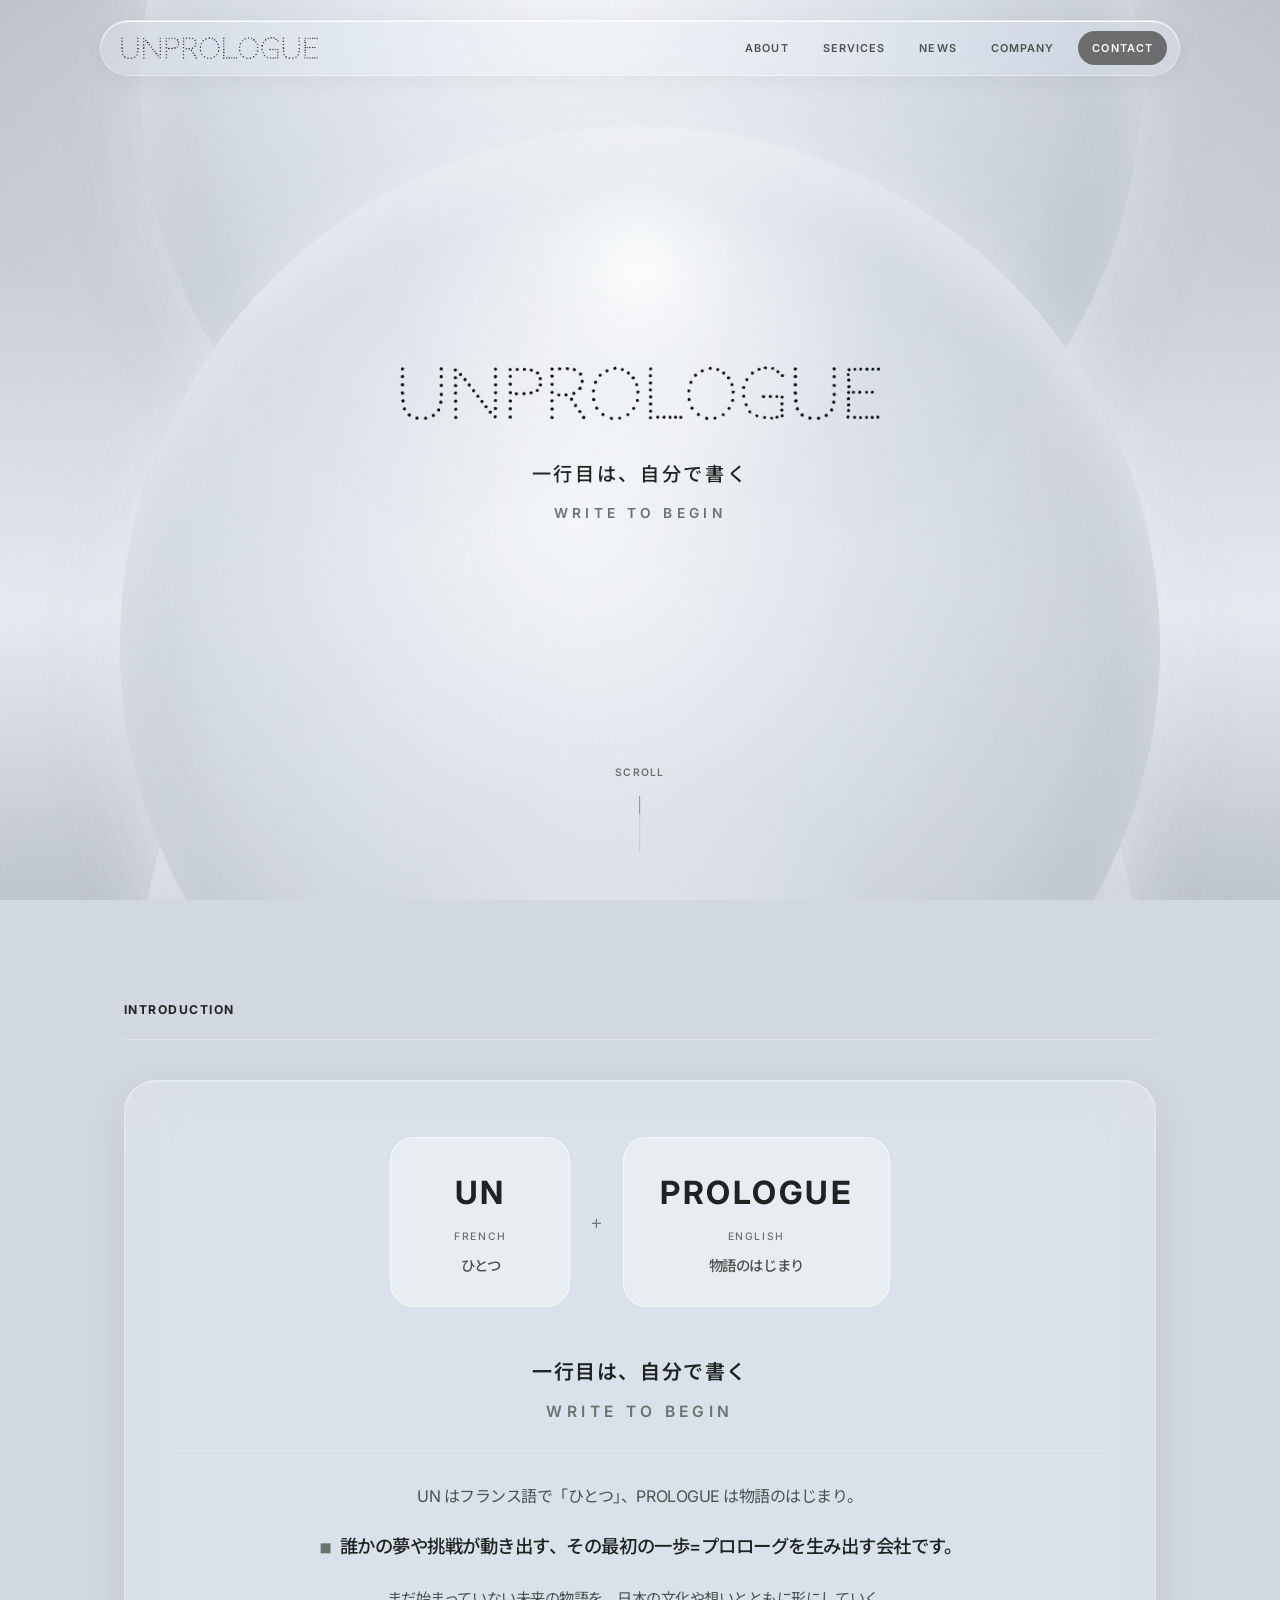
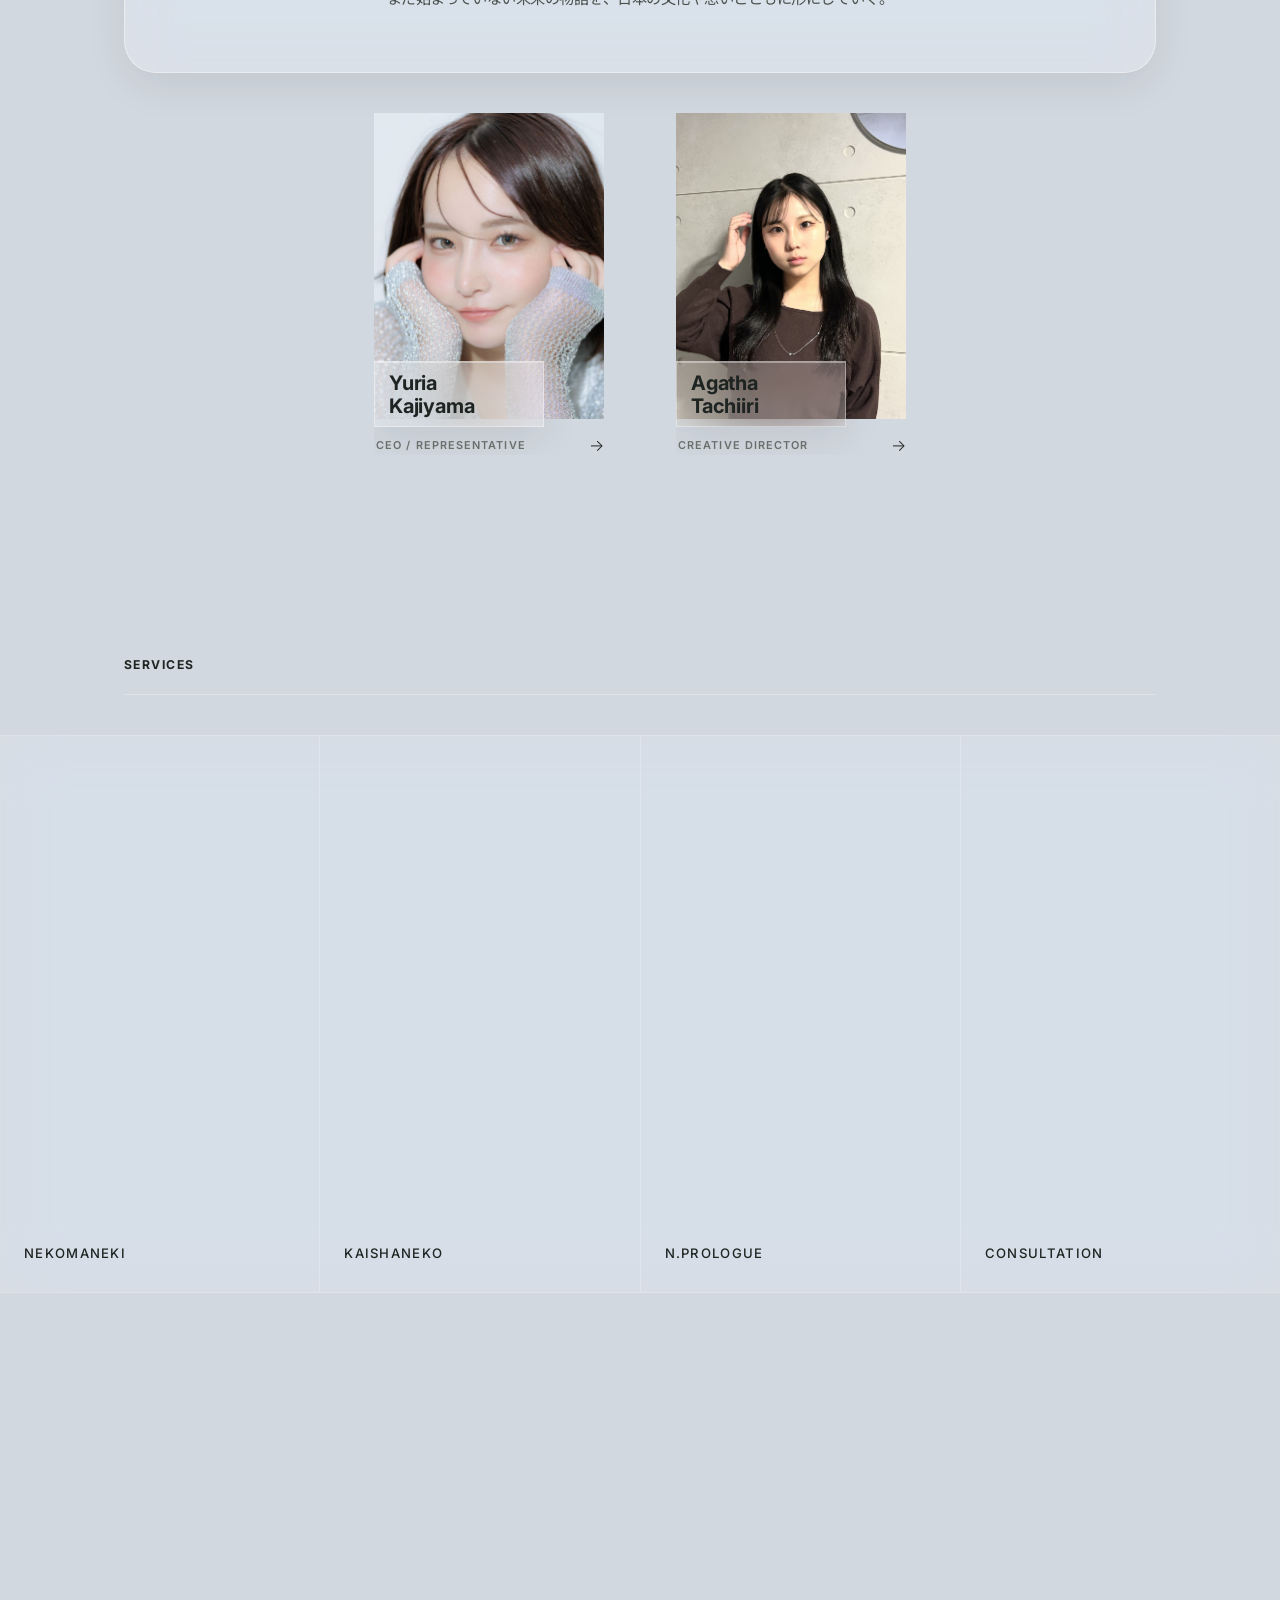
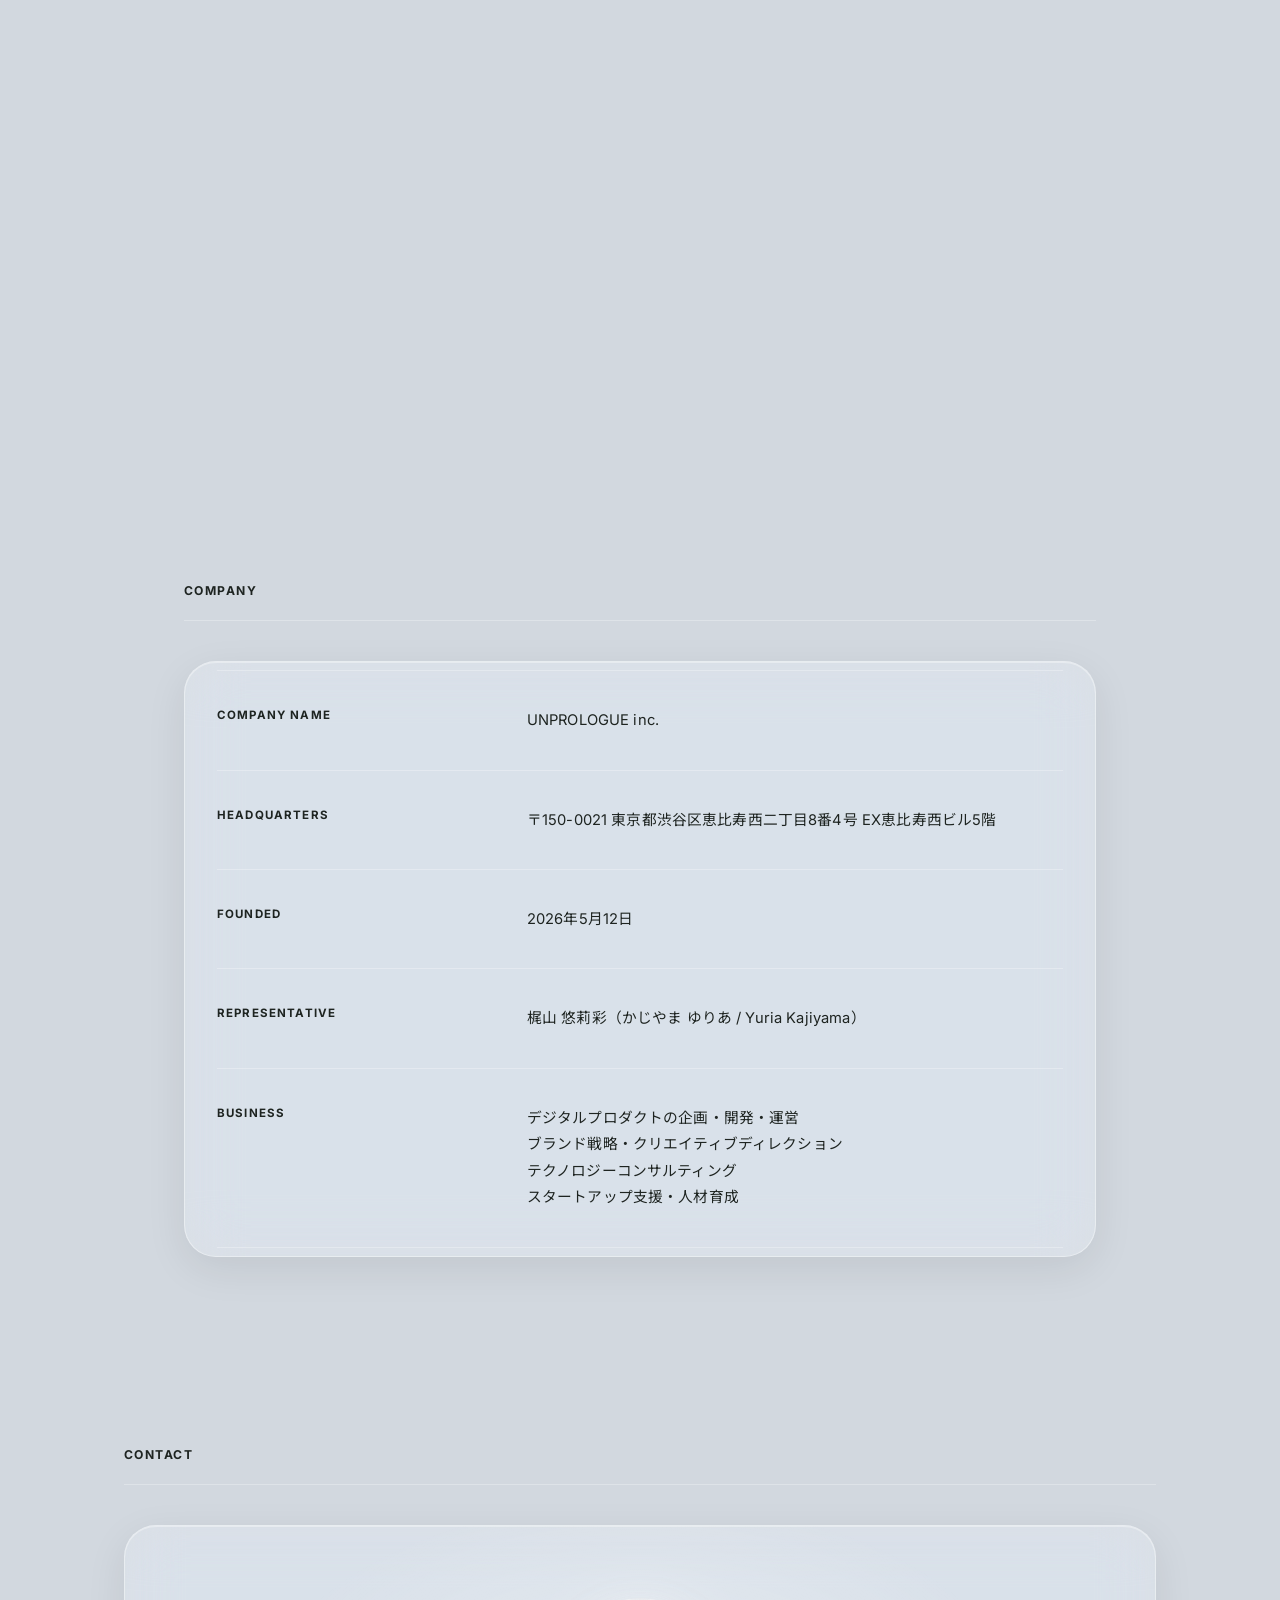
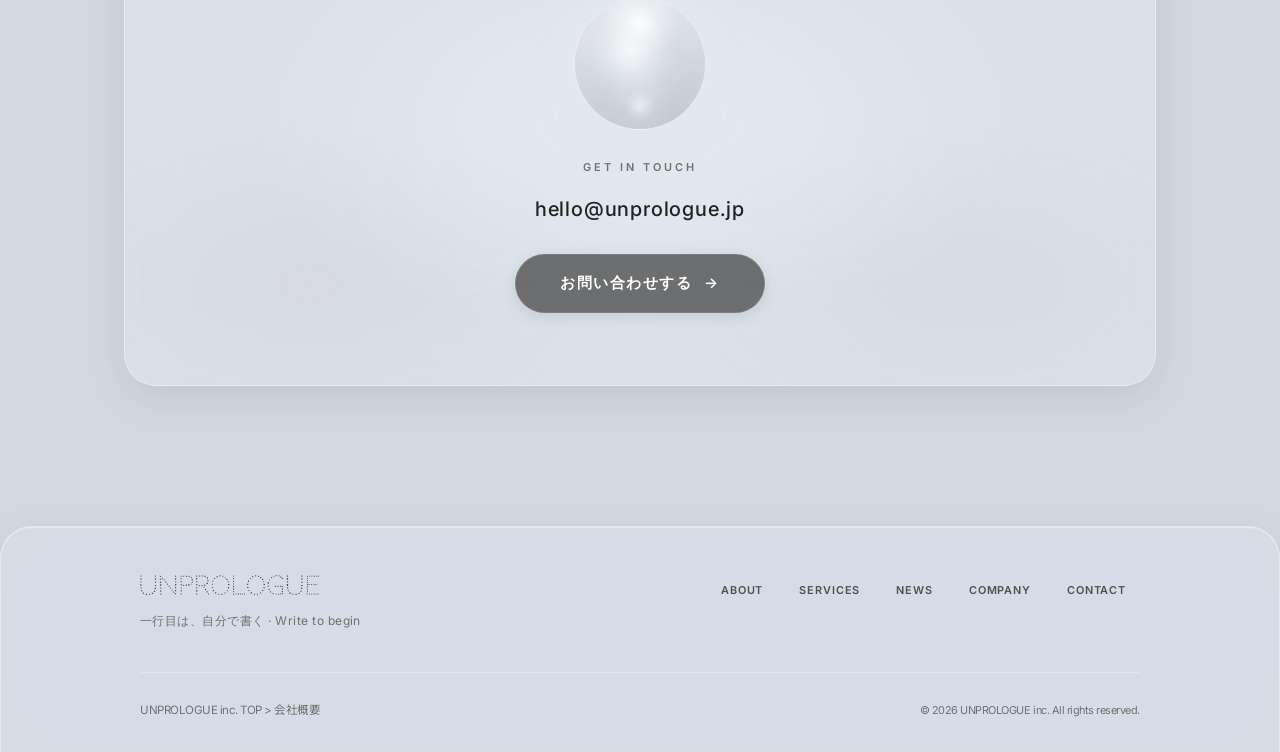
==== commit 4ab5fae0: "Update Yuria Kajiyama member photo to IMG_8458.JPG Swap the portrait image and adjust crop positioni" ====
--- a/index.html
+++ b/index.html
@@ -12,7 +12,7 @@
   <link rel="preconnect" href="https://fonts.googleapis.com">
   <link rel="preconnect" href="https://fonts.gstatic.com" crossorigin>
   <link href="https://fonts.googleapis.com/css2?family=Inter:wght@300;400;500;600;700&family=Noto+Sans+JP:wght@300;400;500;600;700&display=swap" rel="stylesheet">
-  <link rel="stylesheet" href="css/styles.css?v=28">
+  <link rel="stylesheet" href="css/styles.css?v=29">
   <link rel="icon" href="/favicon.ico?v=2" sizes="any">
   <link rel="icon" href="/favicon.png?v=2" type="image/png" sizes="512x512">
   <link rel="icon" href="/favicon-32x32.png?v=2" type="image/png" sizes="32x32">
@@ -110,7 +110,7 @@
           <button class="member__toggle" type="button" aria-expanded="false" aria-controls="member-yuria">
             <div class="member__visual">
               <div class="member__photo">
-                <img src="IMG_6999.JPG" alt="Yuria Kajiyama" class="member__photo-img member__photo-img--yuria" width="5199" height="3466" loading="lazy">
+                <img src="IMG_8458.JPG" alt="Yuria Kajiyama" class="member__photo-img member__photo-img--yuria" width="1841" height="1228" loading="lazy">
               </div>
               <div class="member__name-block">
                 <span class="member__name-line">Yuria</span>
--- a/css/styles.css
+++ b/css/styles.css
@@ -663,7 +663,7 @@
 }
 
 .member__photo-img--yuria {
-  object-position: 28% 24%;
+  object-position: center 32%;
 }
 
 .member__photo-img--agatha {
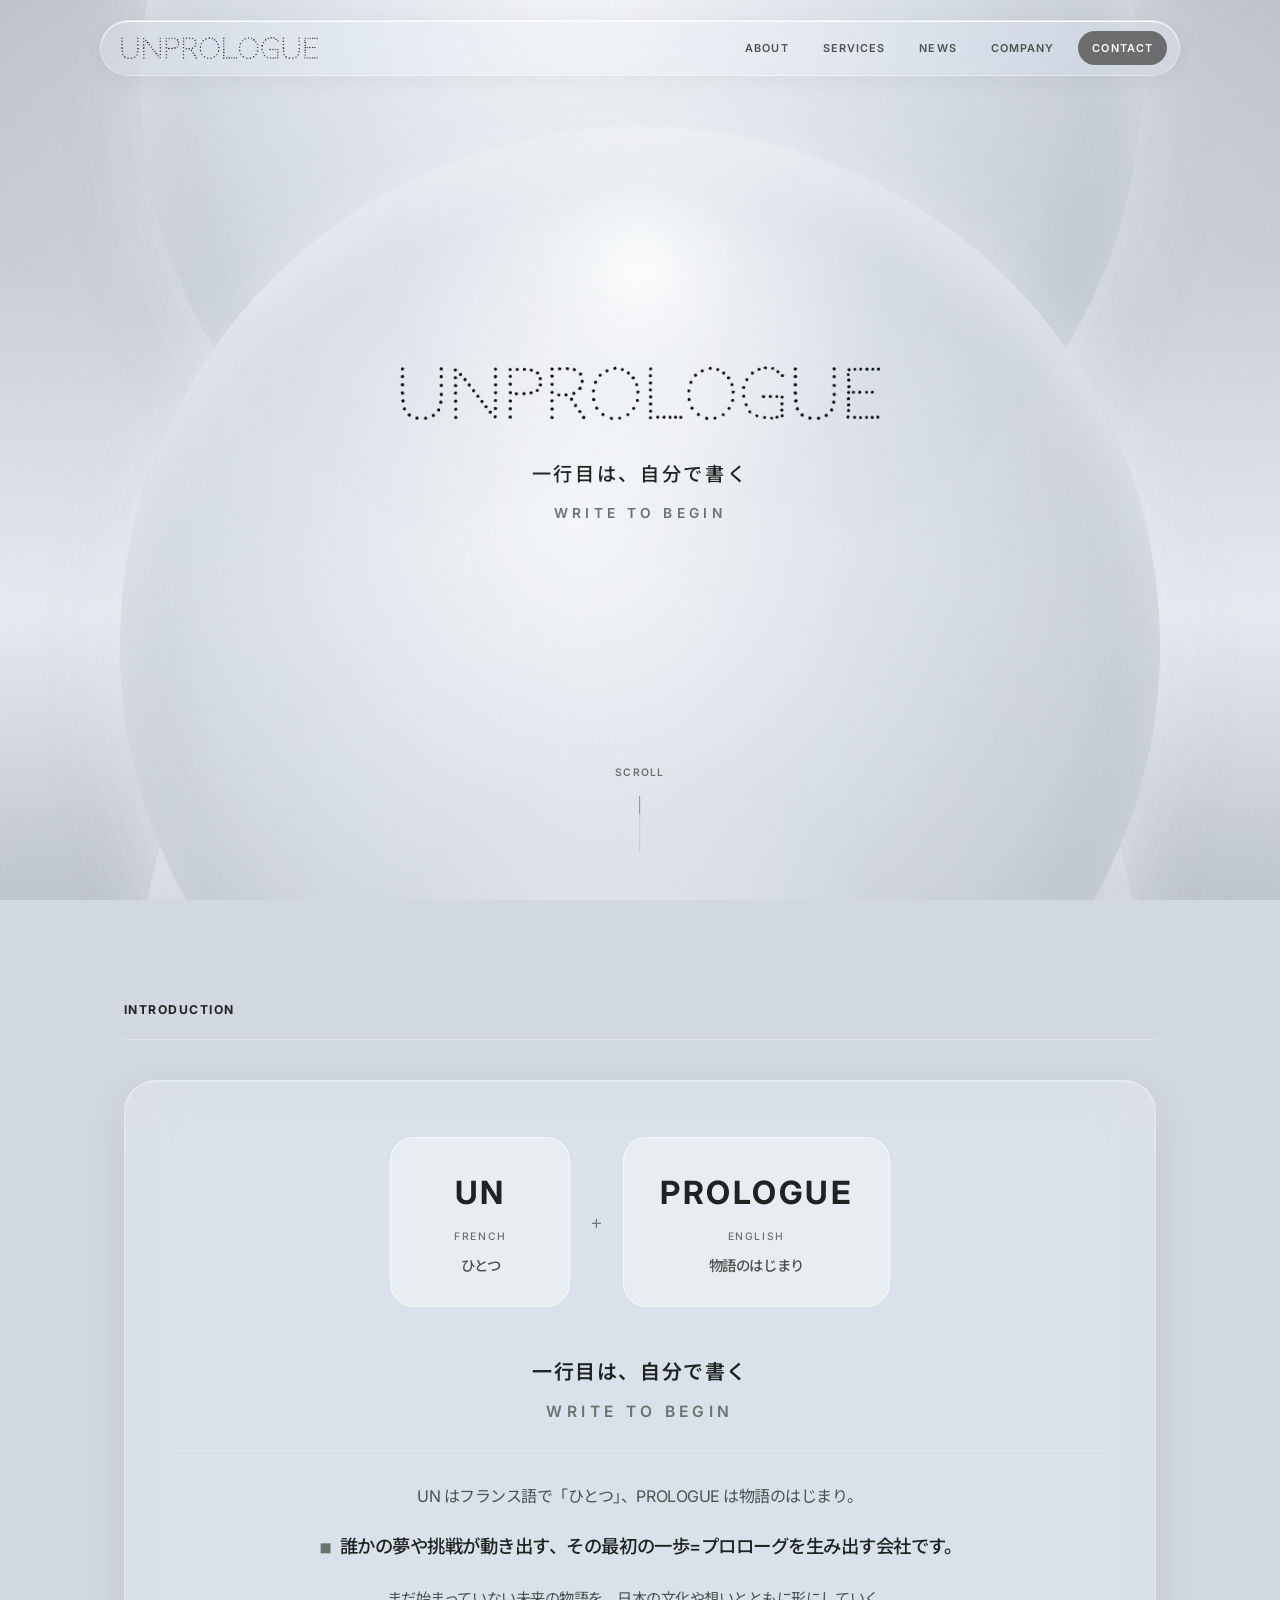
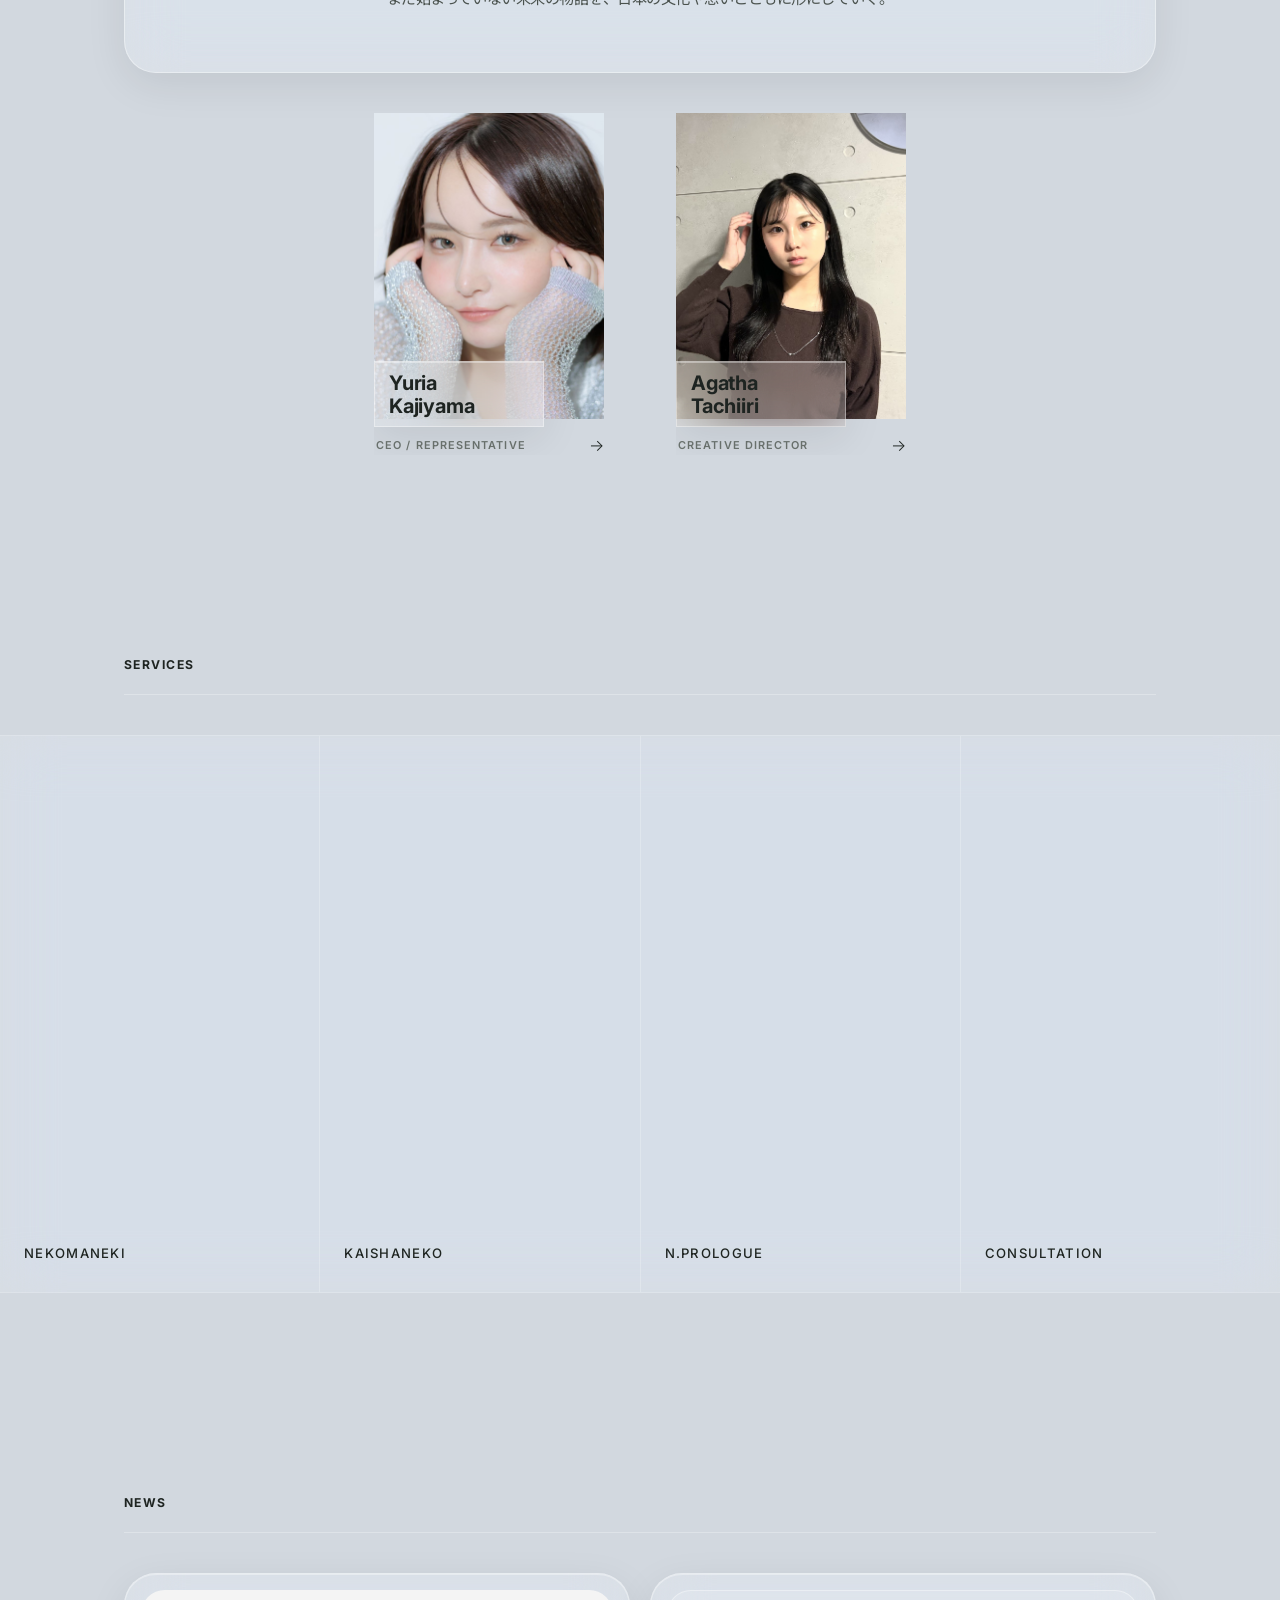
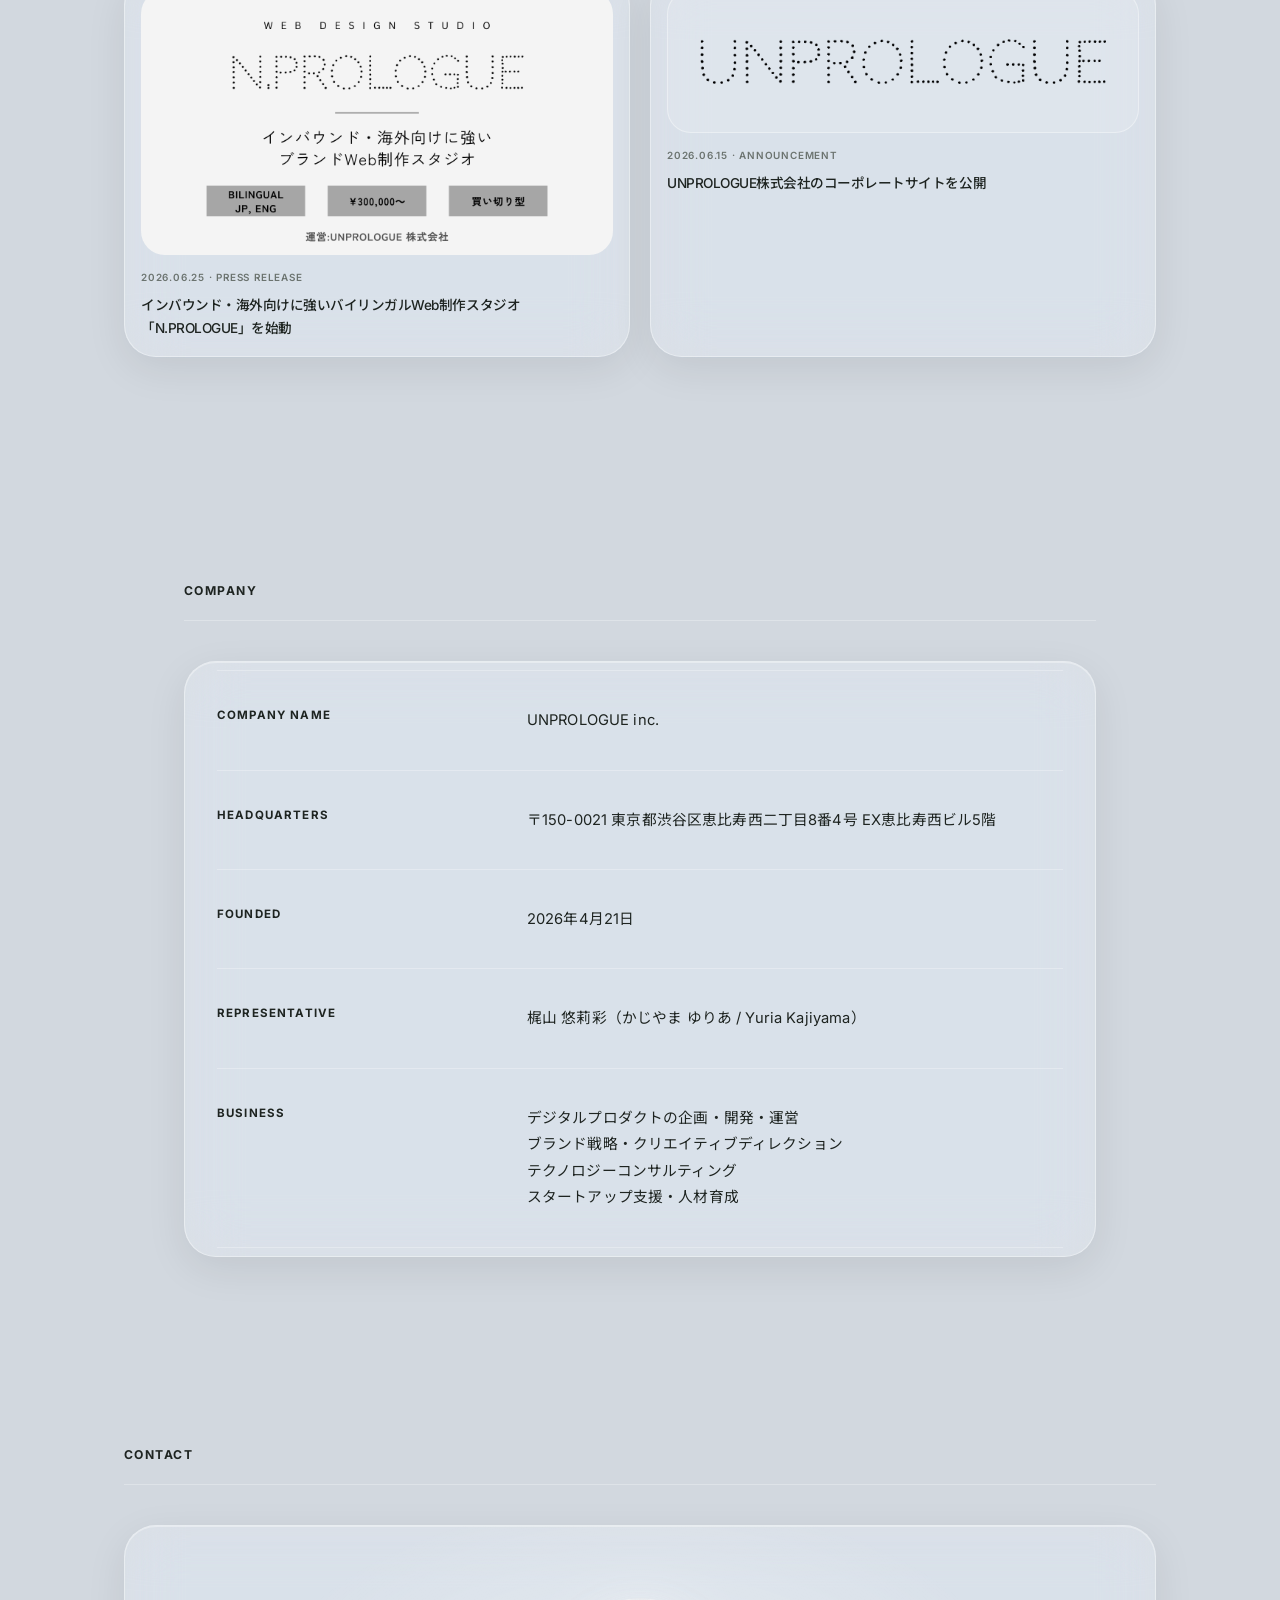
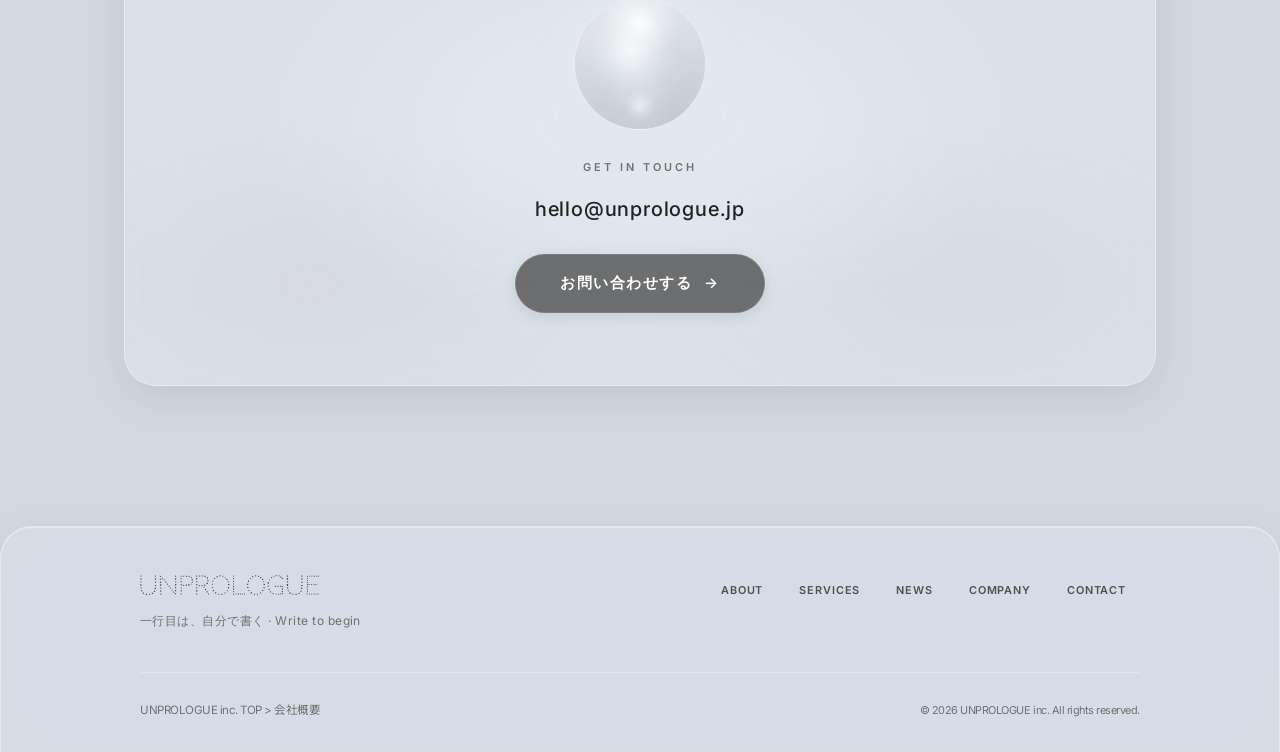
==== commit 67aaf2a9: "Update company founding date to April 21, 2026 Change the Founded field in the Company section from " ====
--- a/index.html
+++ b/index.html
@@ -349,7 +349,7 @@
           </div>
           <div class="company-summary__row">
             <dt>Founded</dt>
-            <dd>2026年5月12日</dd>
+            <dd>2026年4月21日</dd>
           </div>
           <div class="company-summary__row">
             <dt>Representative</dt>
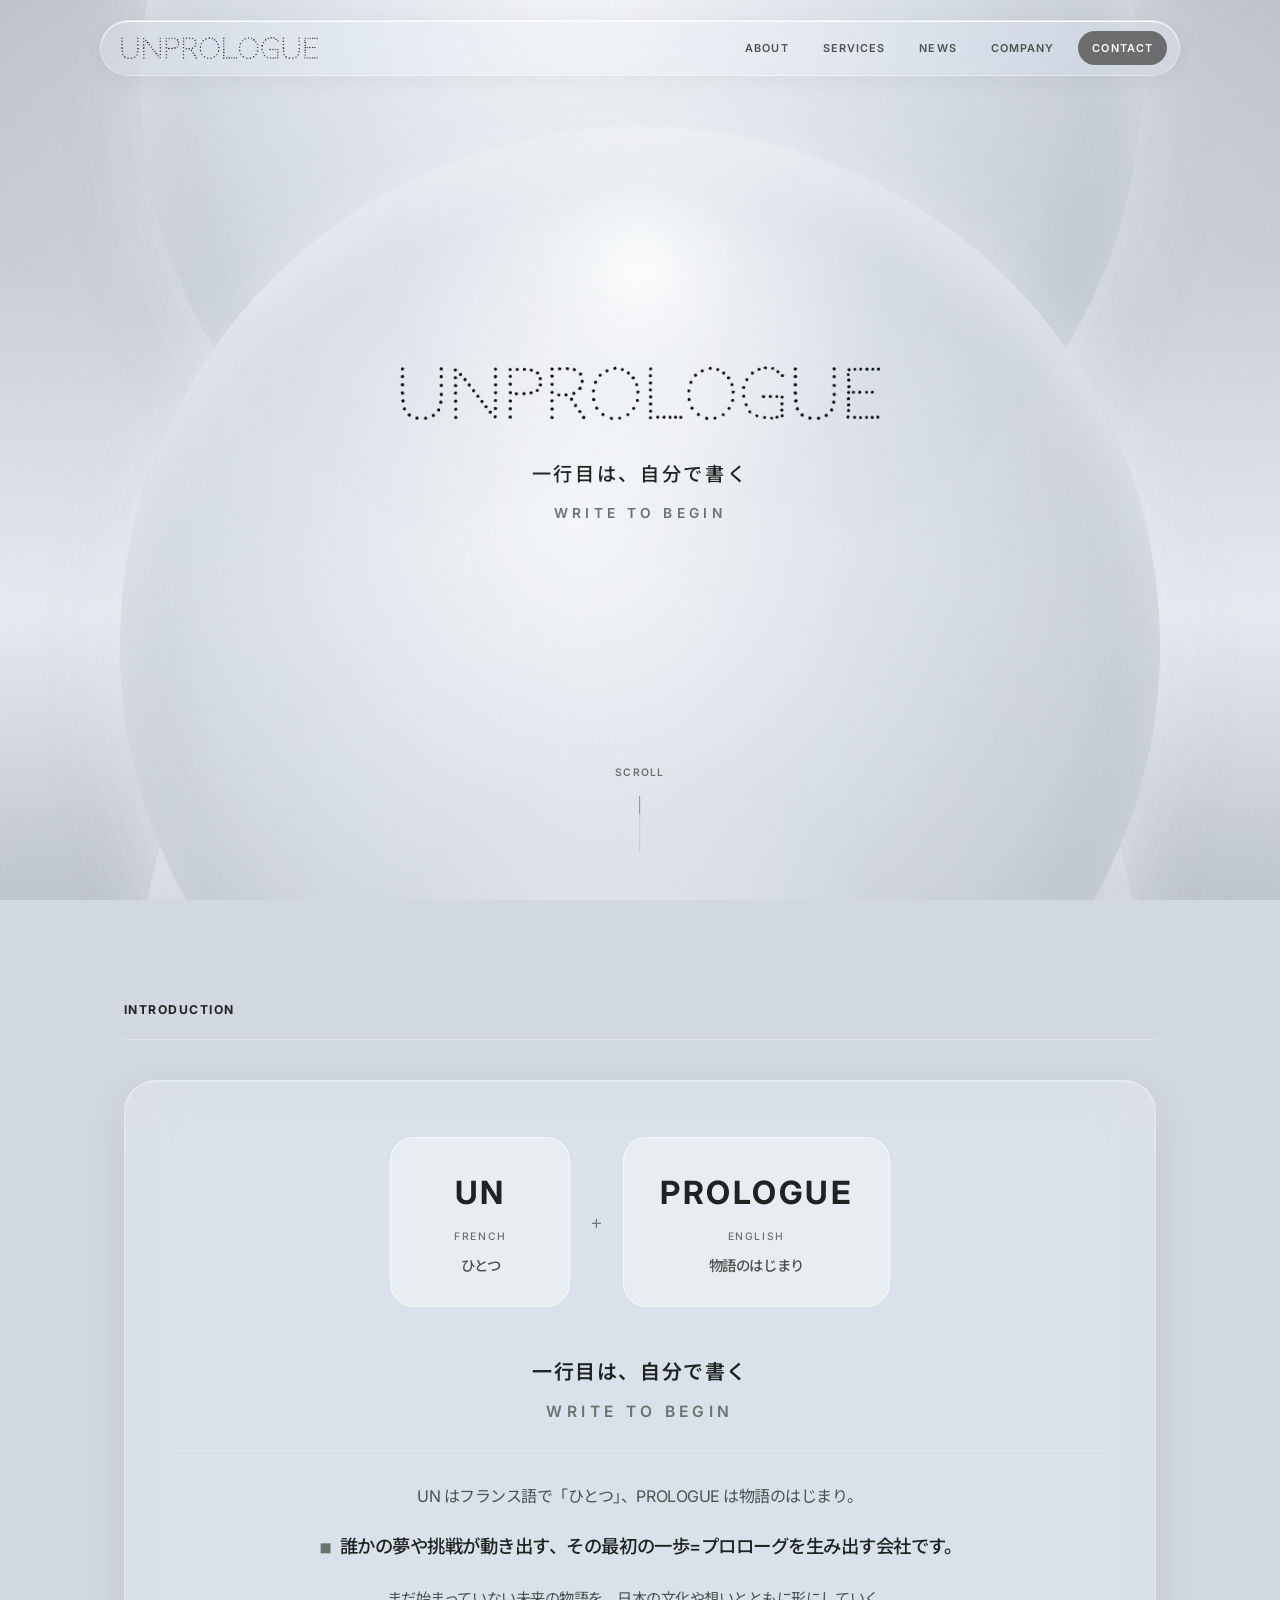
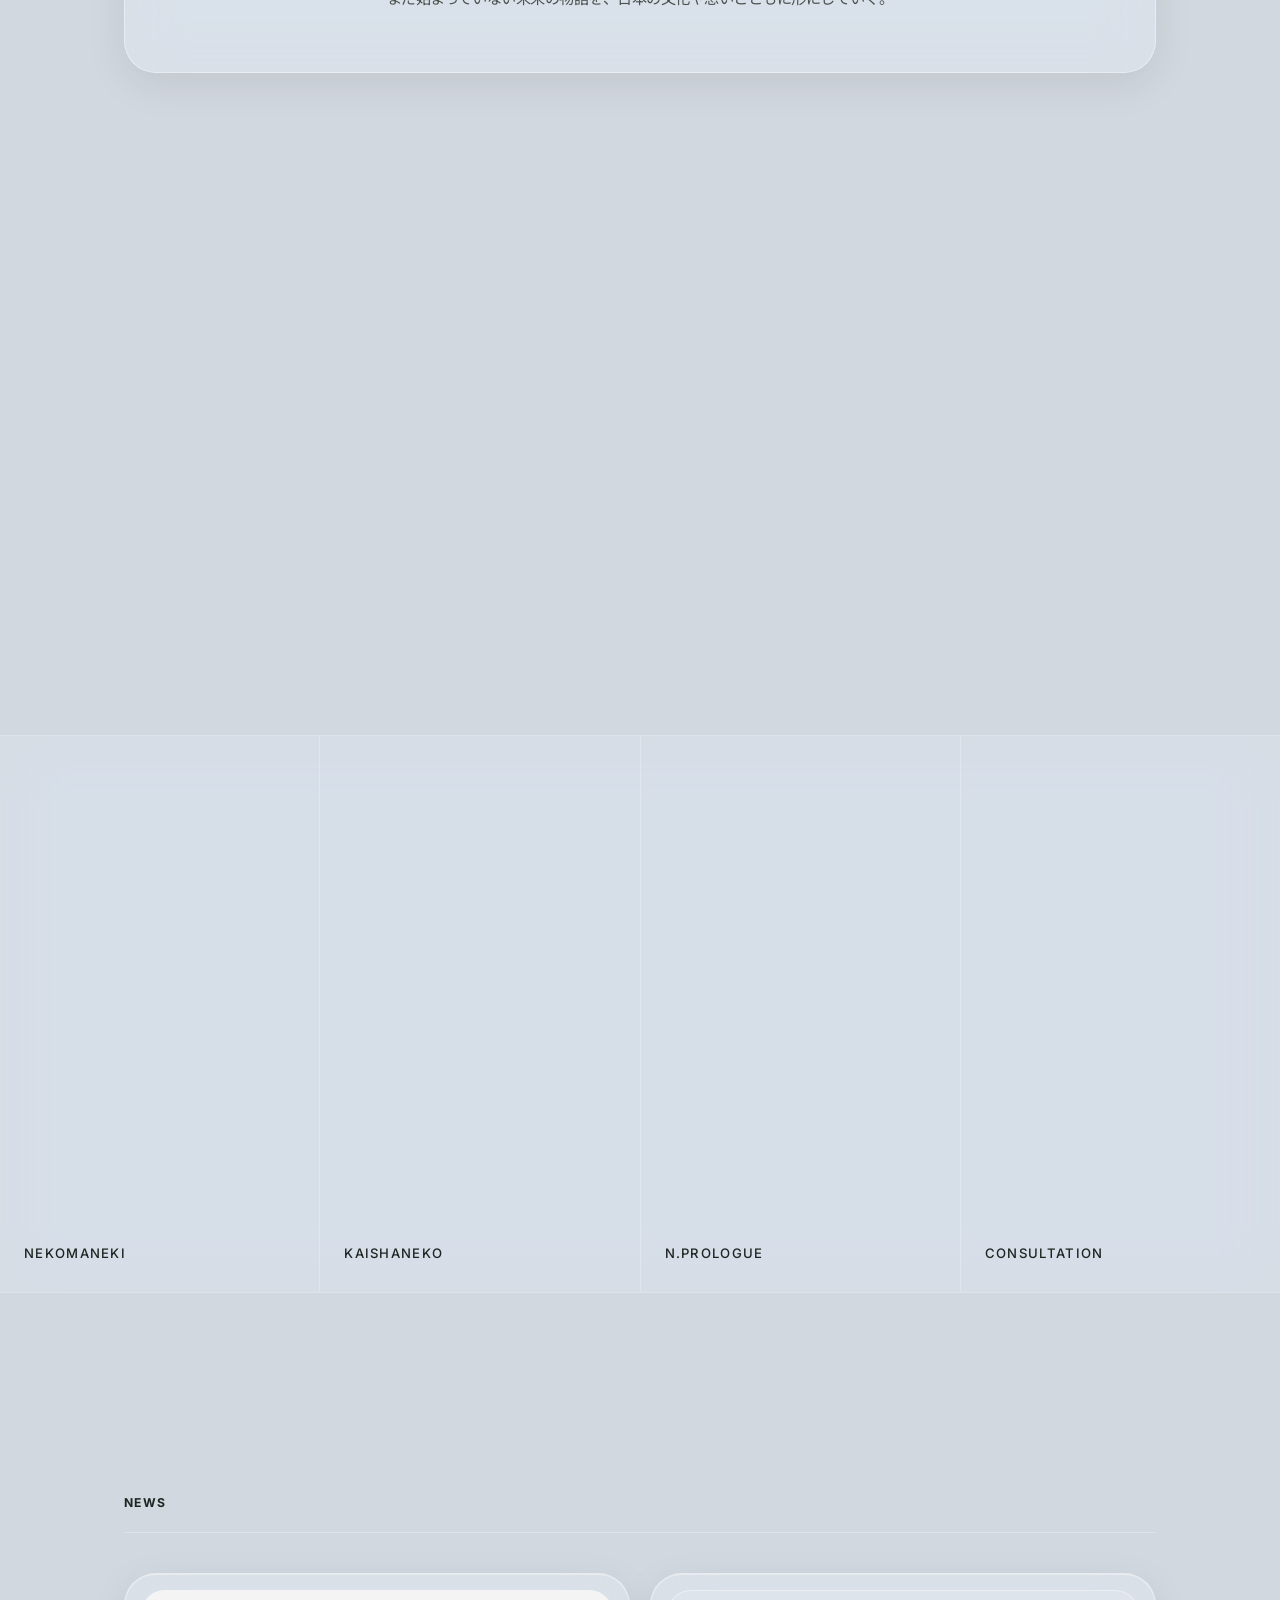
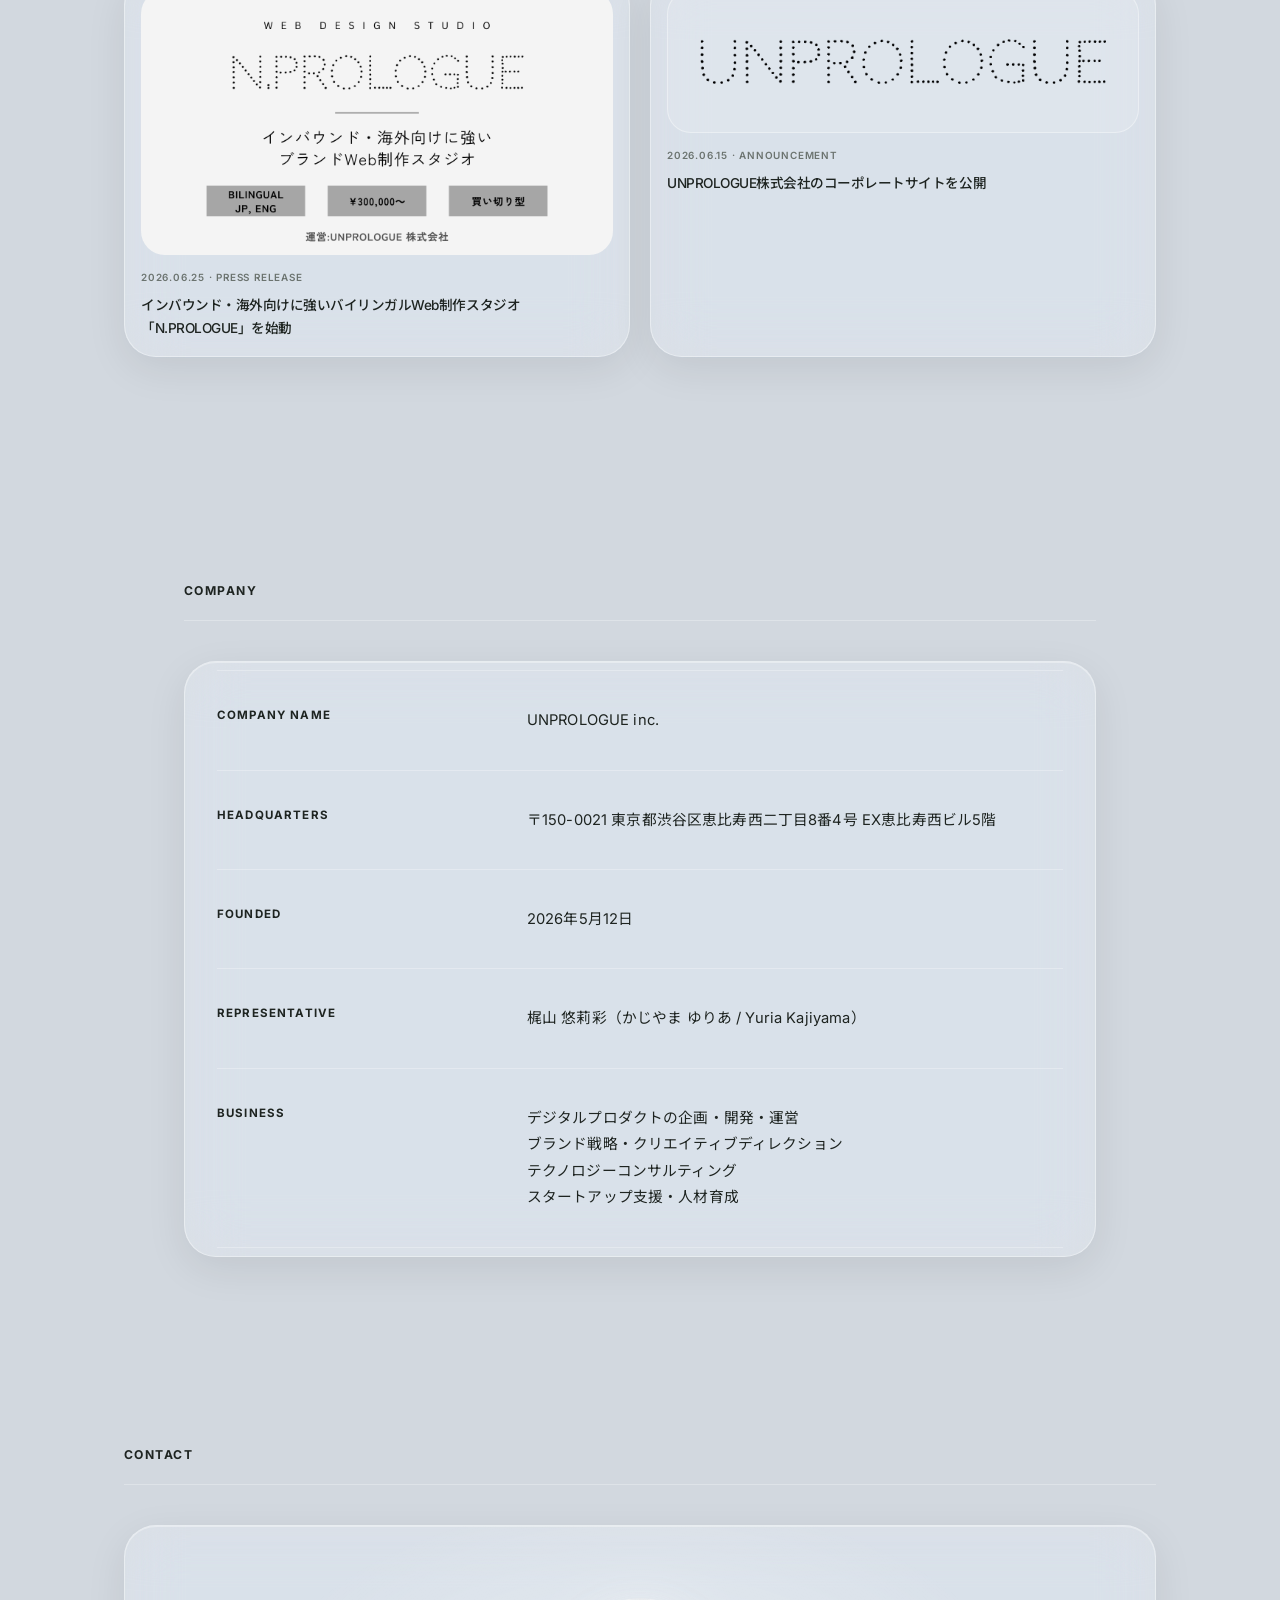
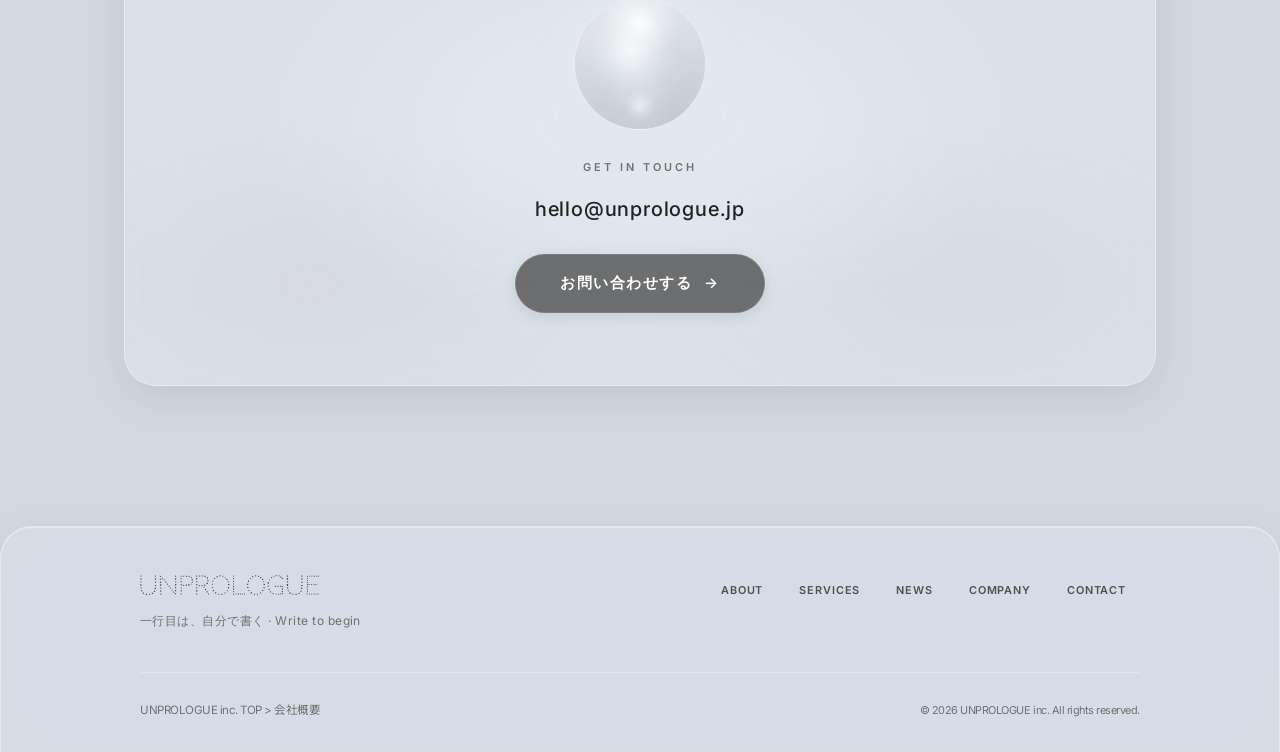
==== commit c118b3c4: "Link nekomaneki service panel to nekomaneki.jp Replace the Coming Soon placeholder with an Explore M" ====
--- a/index.html
+++ b/index.html
@@ -232,7 +232,7 @@
               夢猫が招くのは、あなたの「夢」。<br>
               叶うその日まで、そばで引き寄せ続ける１匹です。
             </p>
-            <span class="service-panel__cta">COMING SOON</span>
+            <a href="https://www.nekomaneki.jp/index.html" class="service-panel__cta" target="_blank" rel="noopener noreferrer">EXPLORE MORE</a>
           </div>
         </div>
         <p class="service-panel__label">nekomaneki</p>
@@ -349,7 +349,7 @@
           </div>
           <div class="company-summary__row">
             <dt>Founded</dt>
-            <dd>2026年4月21日</dd>
+            <dd>2026年5月12日</dd>
           </div>
           <div class="company-summary__row">
             <dt>Representative</dt>
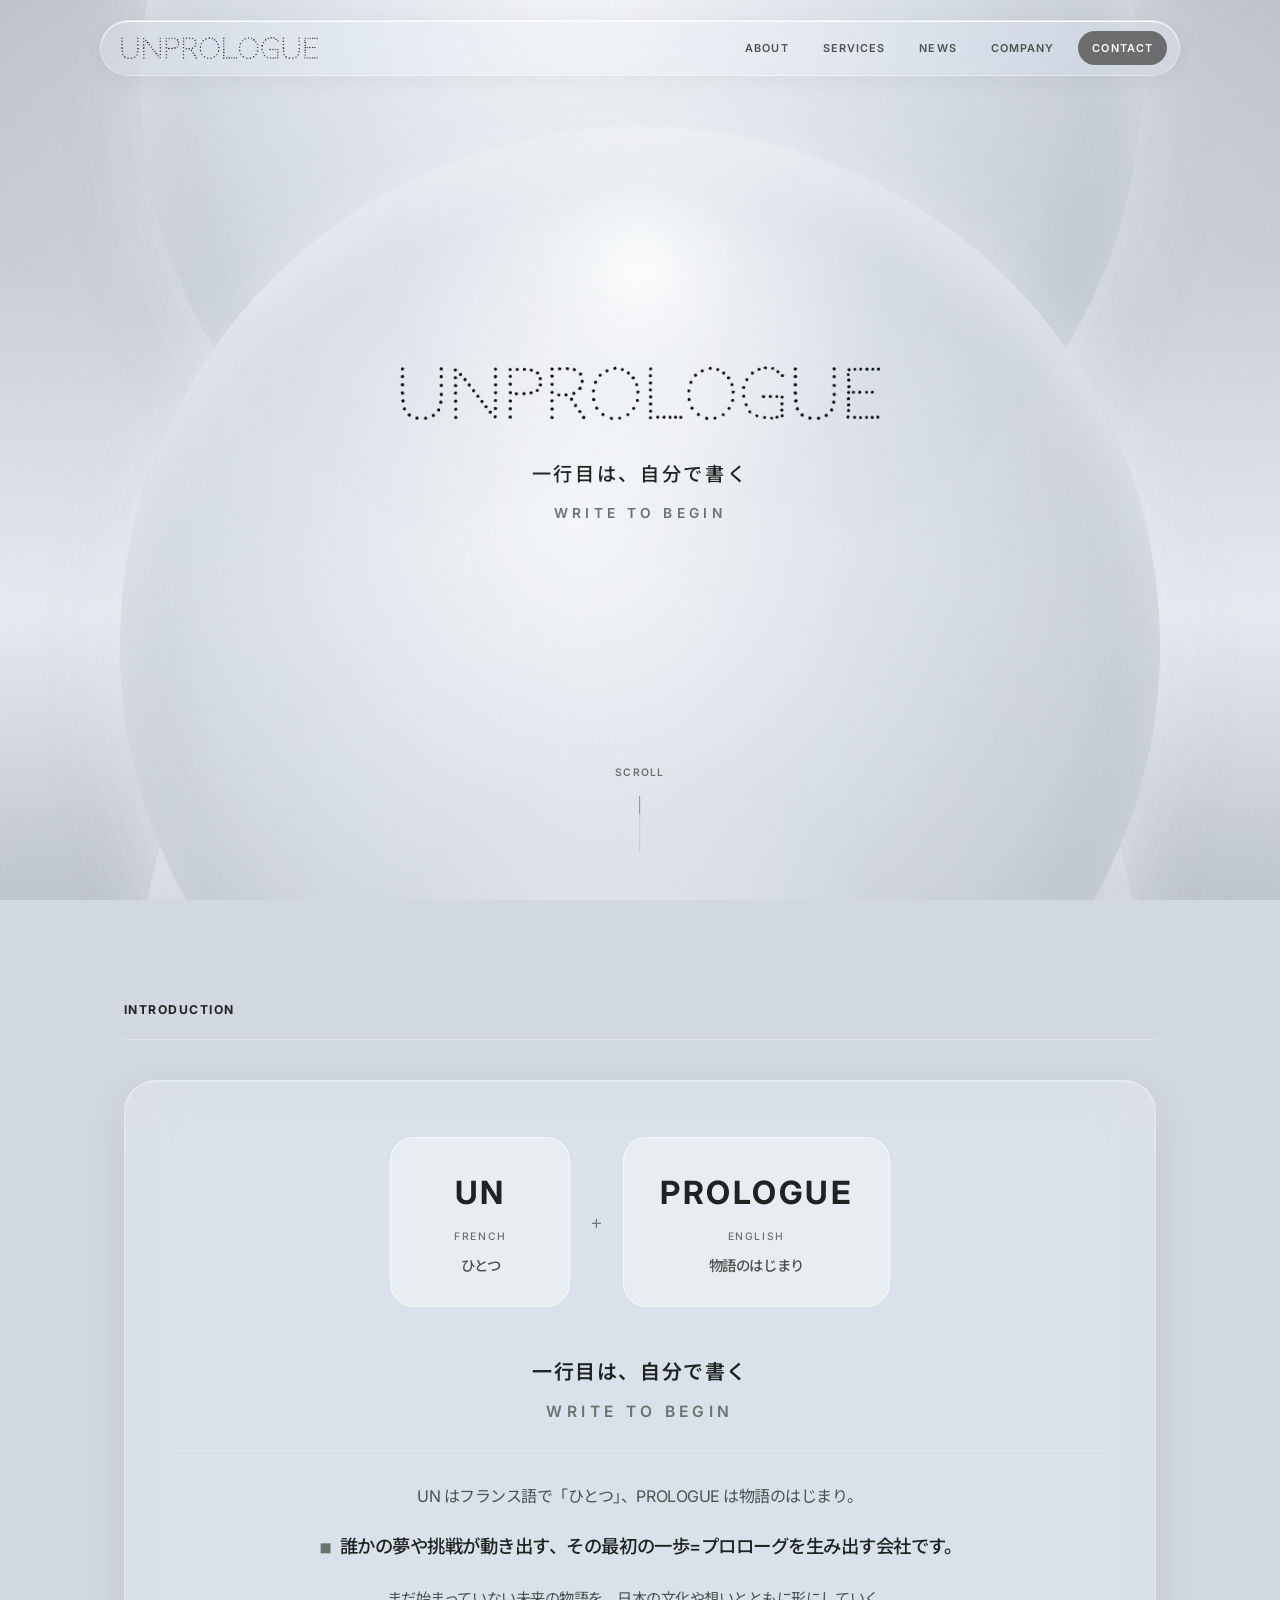
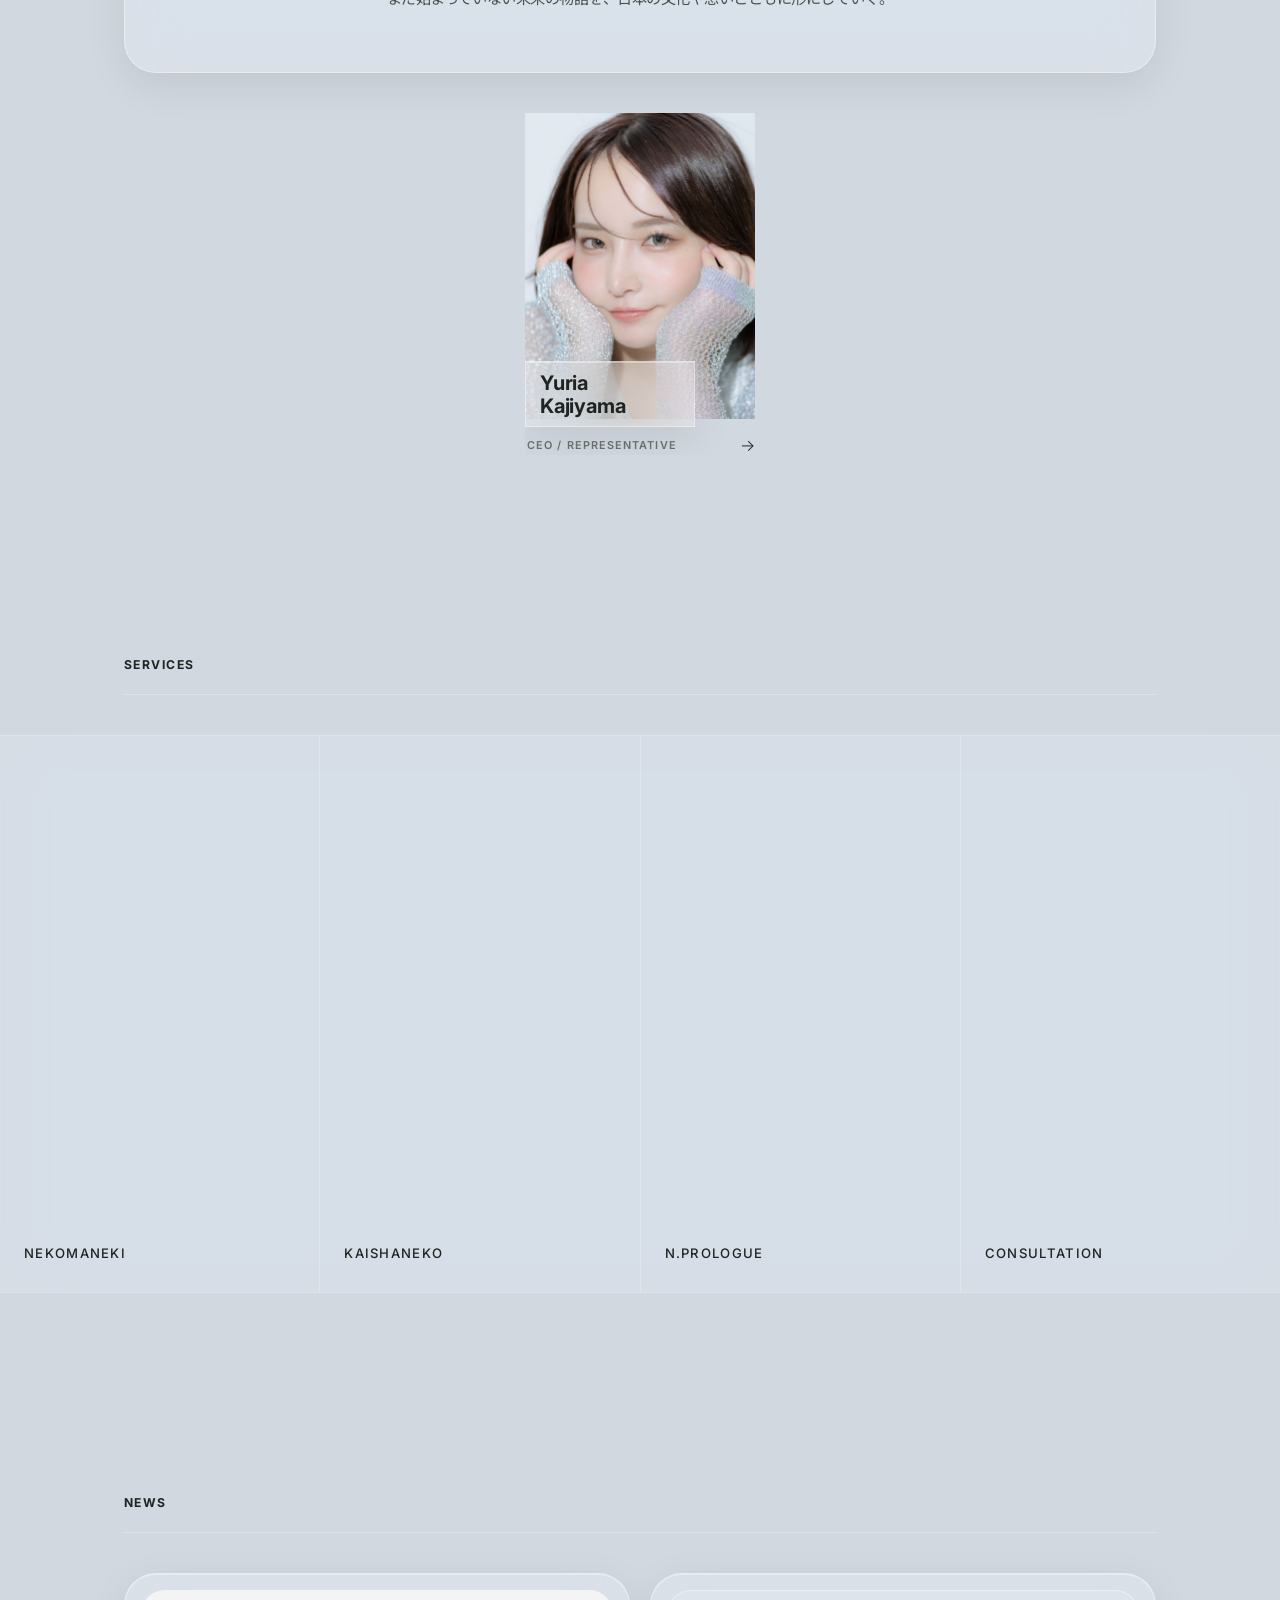
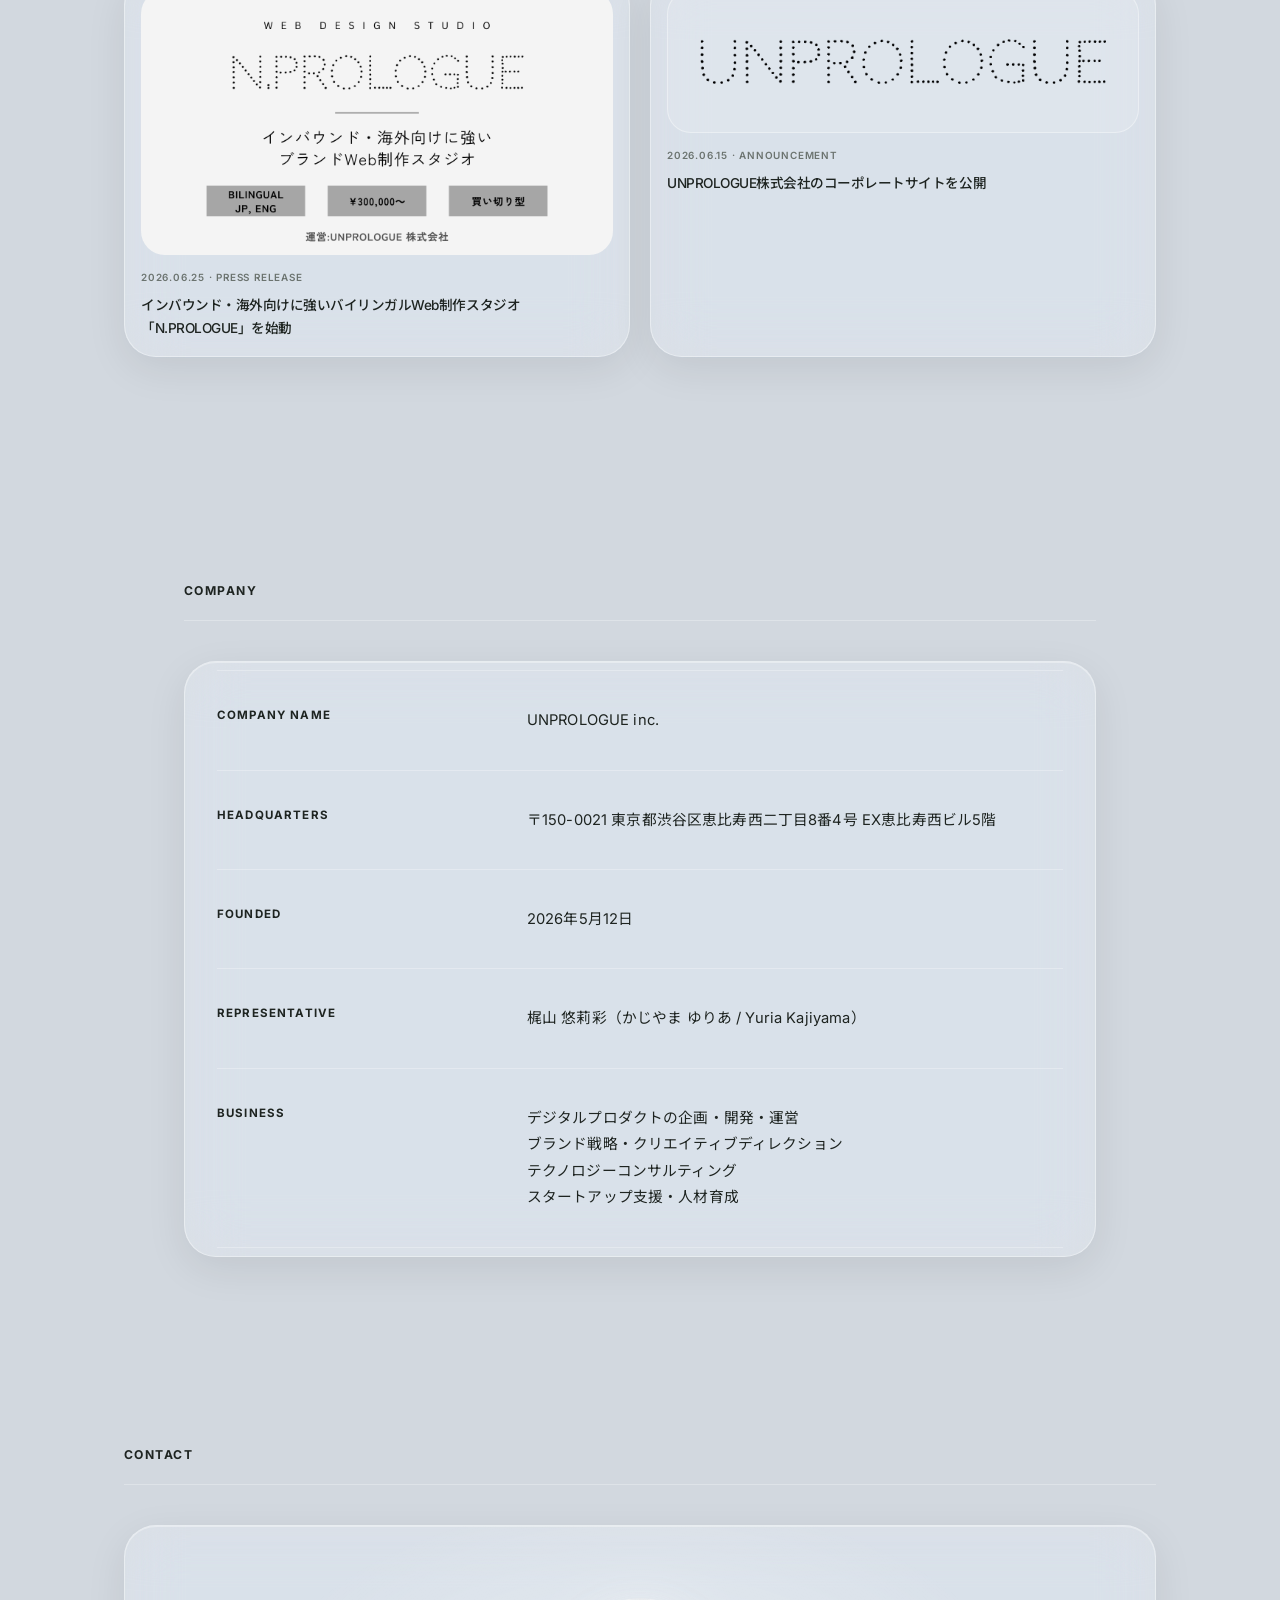
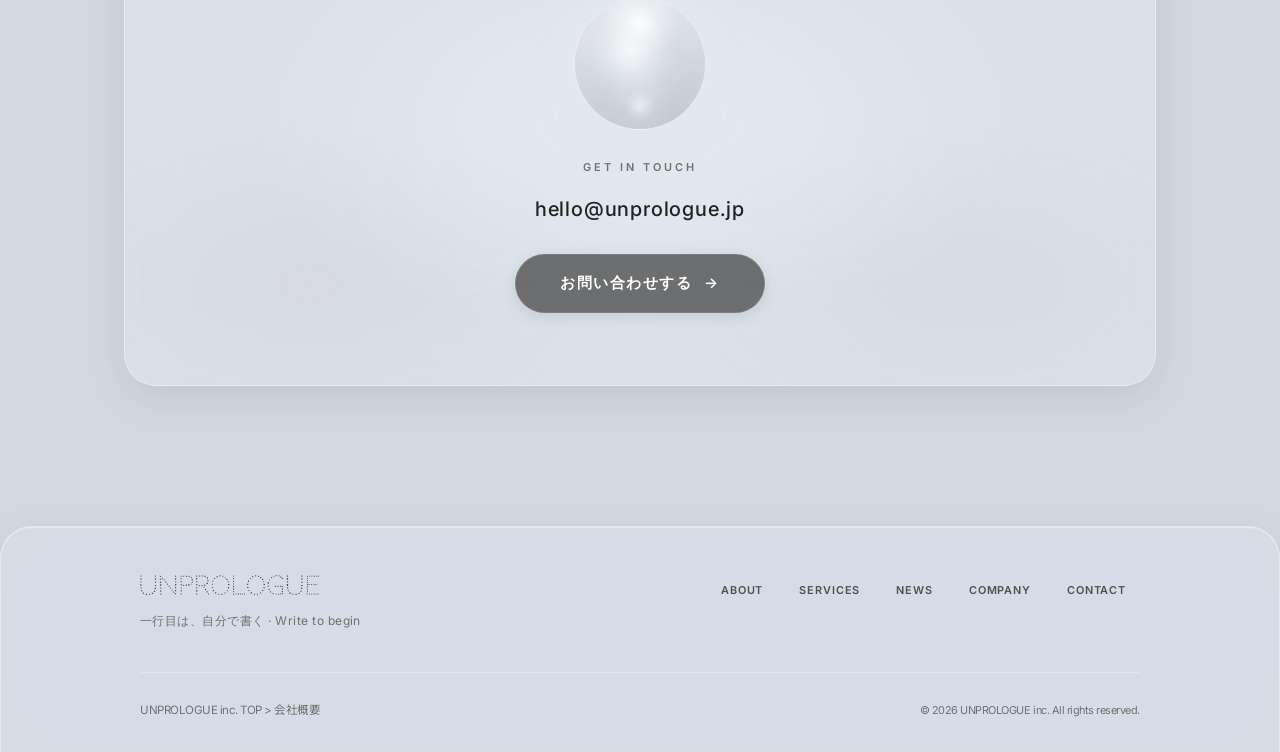
==== commit 66328d4c: "Remove Agatha Tachiiri member section Drop the Creative Director profile from the Introduction membe" ====
--- a/index.html
+++ b/index.html
@@ -12,7 +12,7 @@
   <link rel="preconnect" href="https://fonts.googleapis.com">
   <link rel="preconnect" href="https://fonts.gstatic.com" crossorigin>
   <link href="https://fonts.googleapis.com/css2?family=Inter:wght@300;400;500;600;700&family=Noto+Sans+JP:wght@300;400;500;600;700&display=swap" rel="stylesheet">
-  <link rel="stylesheet" href="css/styles.css?v=29">
+  <link rel="stylesheet" href="css/styles.css?v=30">
   <link rel="icon" href="/favicon.ico?v=2" sizes="any">
   <link rel="icon" href="/favicon.png?v=2" type="image/png" sizes="512x512">
   <link rel="icon" href="/favicon-32x32.png?v=2" type="image/png" sizes="32x32">
@@ -162,47 +162,6 @@
             </div>
           </div>
         </article>
-
-        <article class="member fade-in">
-          <button class="member__toggle" type="button" aria-expanded="false" aria-controls="member-agatha">
-            <div class="member__visual">
-              <div class="member__photo">
-                <img src="IMG_0527-2.jpg" alt="Agatha Tachiiri" class="member__photo-img member__photo-img--agatha" width="1897" height="2529" loading="lazy">
-              </div>
-              <div class="member__name-block">
-                <span class="member__name-line">Agatha</span>
-                <span class="member__name-line">Tachiiri</span>
-              </div>
-            </div>
-            <div class="member__footer">
-              <p class="member__role">Creative Director</p>
-              <span class="member__arrow" aria-hidden="true">→</span>
-            </div>
-          </button>
-          <div class="member__details" id="member-agatha" aria-hidden="true">
-            <div class="member__content">
-              <p class="member__meta">2007.02.13 / Los Angeles, California</p>
-              <p class="member__tagline">ブランドの物語を、体験として届けるクリエイティブディレクション</p>
-              <div class="member__bio">
-                <p>ビジュアルアイデンティティからコミュニケーション設計まで、ブランドの「プロローグ」を形にするクリエイティブを統括。</p>
-                <p>日本の美意識と現代的な表現を融合させ、記憶に残るブランド体験の設計を得意とする。</p>
-              </div>
-              <div class="member__career">
-                <h4 class="member__career-heading">Career Highlights</h4>
-                <ol class="member__timeline">
-                  <li class="member__timeline-item">
-                    <span class="member__year">2026</span>
-                    <p>上田安子服飾専門学校 入学</p>
-                  </li>
-                  <li class="member__timeline-item member__timeline-item--current">
-                    <span class="member__year">現在</span>
-                    <p>UNPROLOGUEのクリエイティブディレクション、ブランド戦略、ビジュアルデザインを担当</p>
-                  </li>
-                </ol>
-              </div>
-            </div>
-          </div>
-        </article>
       </div>
     </div>
   </section>
@@ -232,7 +191,7 @@
               夢猫が招くのは、あなたの「夢」。<br>
               叶うその日まで、そばで引き寄せ続ける１匹です。
             </p>
-            <a href="https://www.nekomaneki.jp/index.html" class="service-panel__cta" target="_blank" rel="noopener noreferrer">EXPLORE MORE</a>
+            <span class="service-panel__cta">COMING SOON</span>
           </div>
         </div>
         <p class="service-panel__label">nekomaneki</p>
--- a/css/styles.css
+++ b/css/styles.css
@@ -608,7 +608,7 @@
    ============================================ */
 .members {
   display: grid;
-  grid-template-columns: repeat(2, minmax(0, 230px));
+  grid-template-columns: minmax(0, 230px);
   gap: 72px;
   margin-top: 40px;
   width: fit-content;
@@ -664,10 +664,6 @@
 
 .member__photo-img--yuria {
   object-position: center 32%;
-}
-
-.member__photo-img--agatha {
-  object-position: center 18%;
 }
 
 .member__photo-initial {
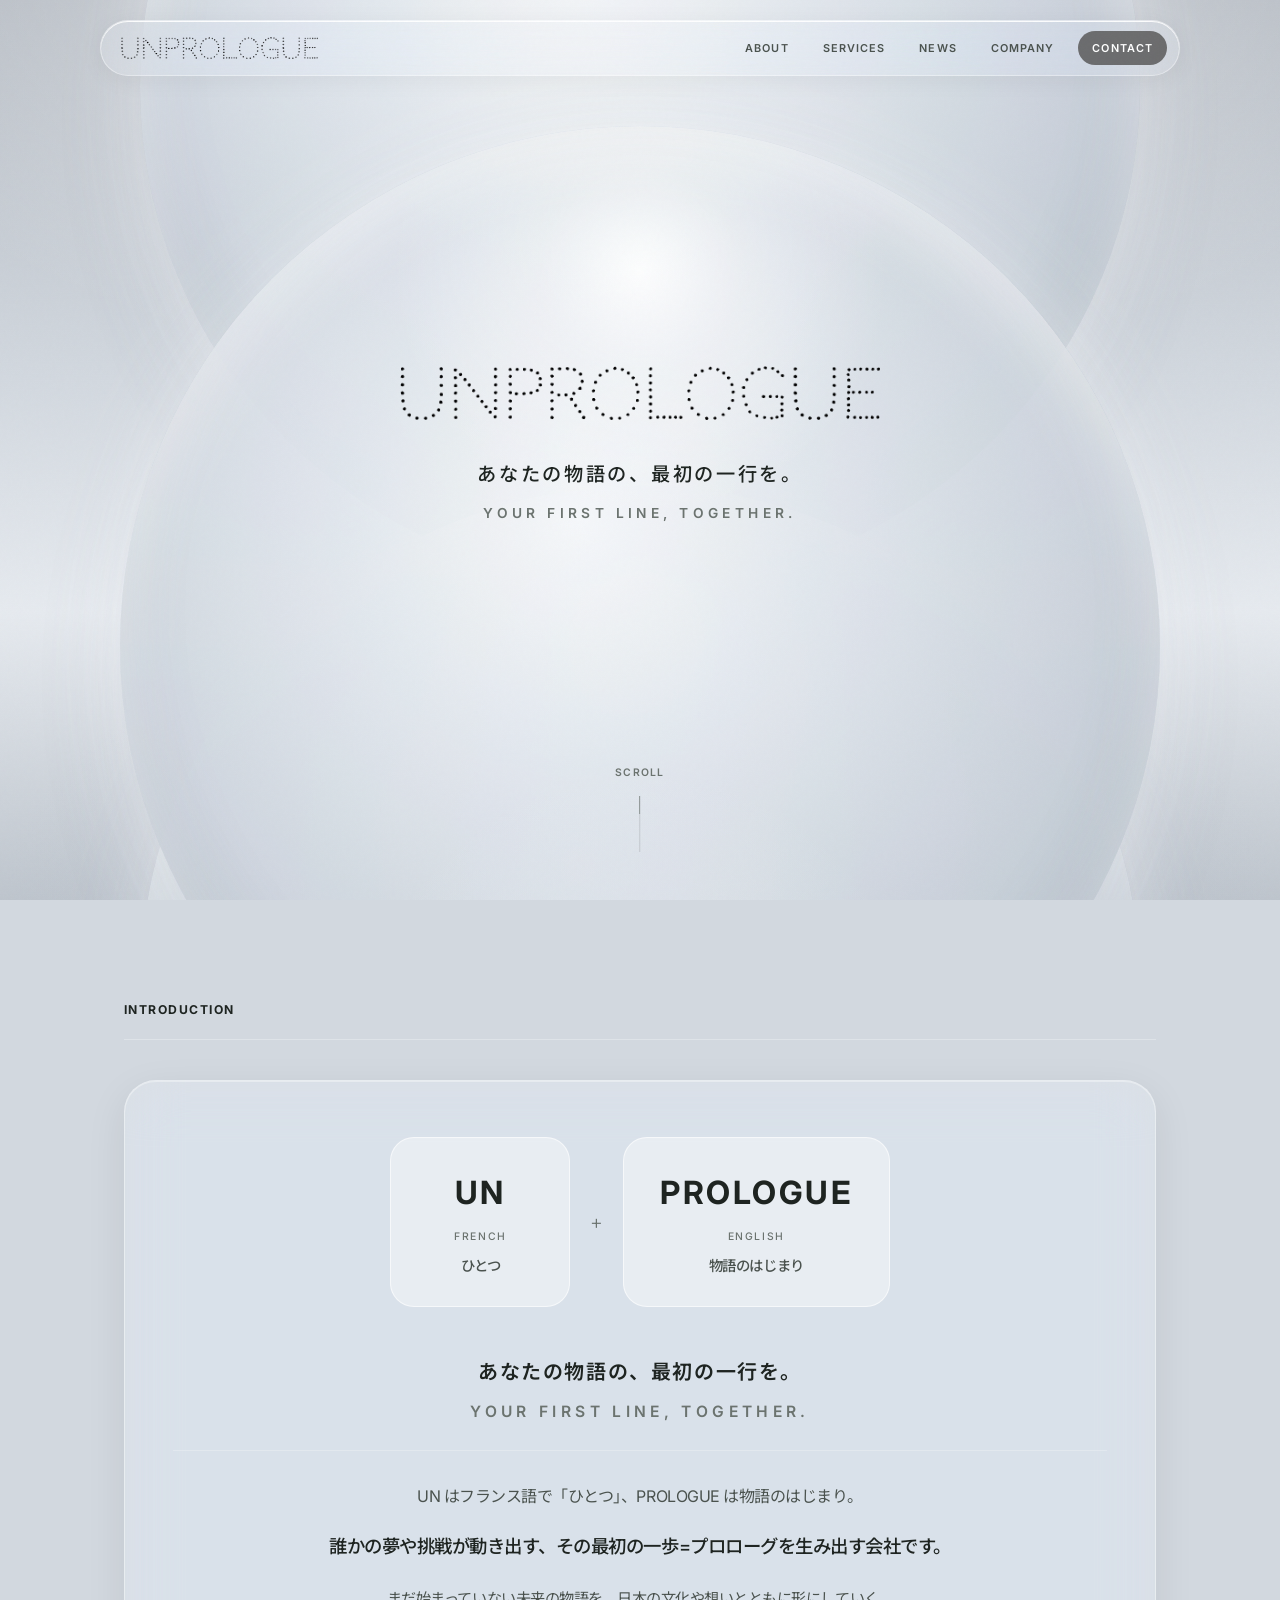
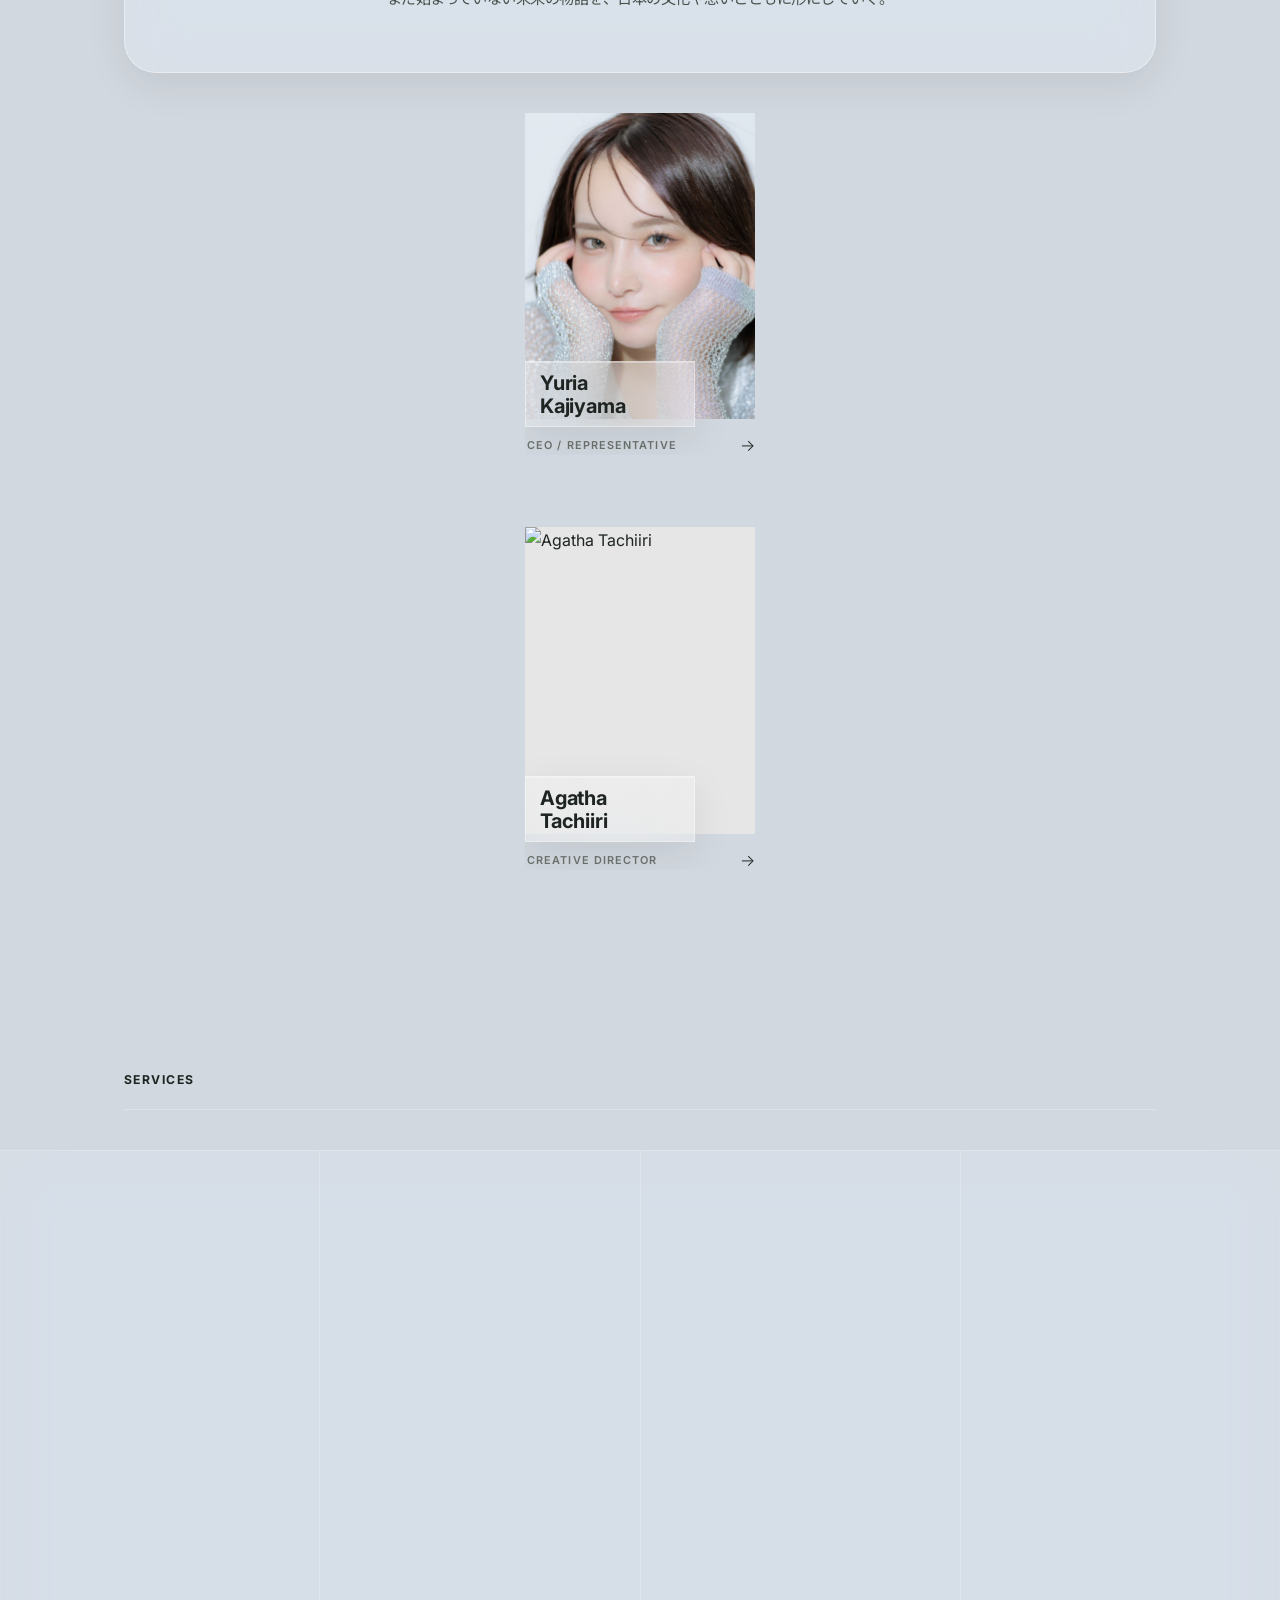
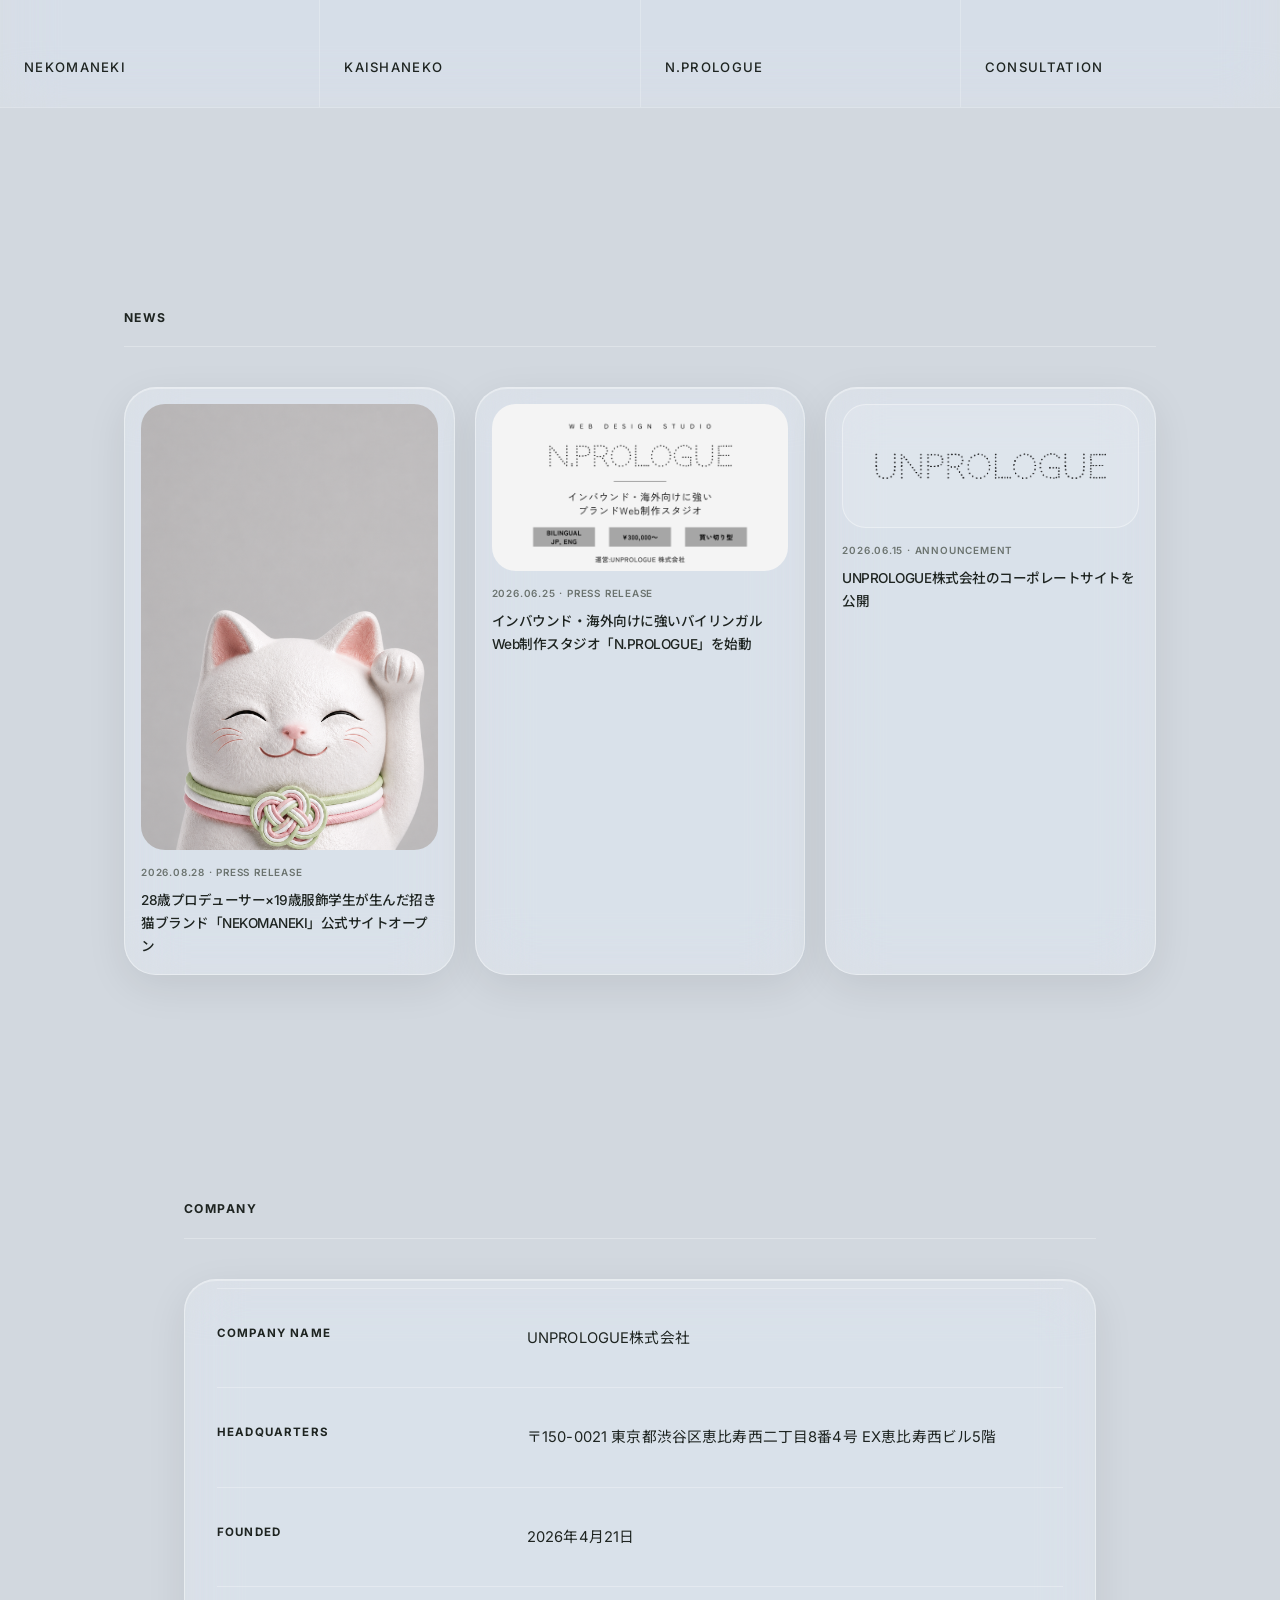
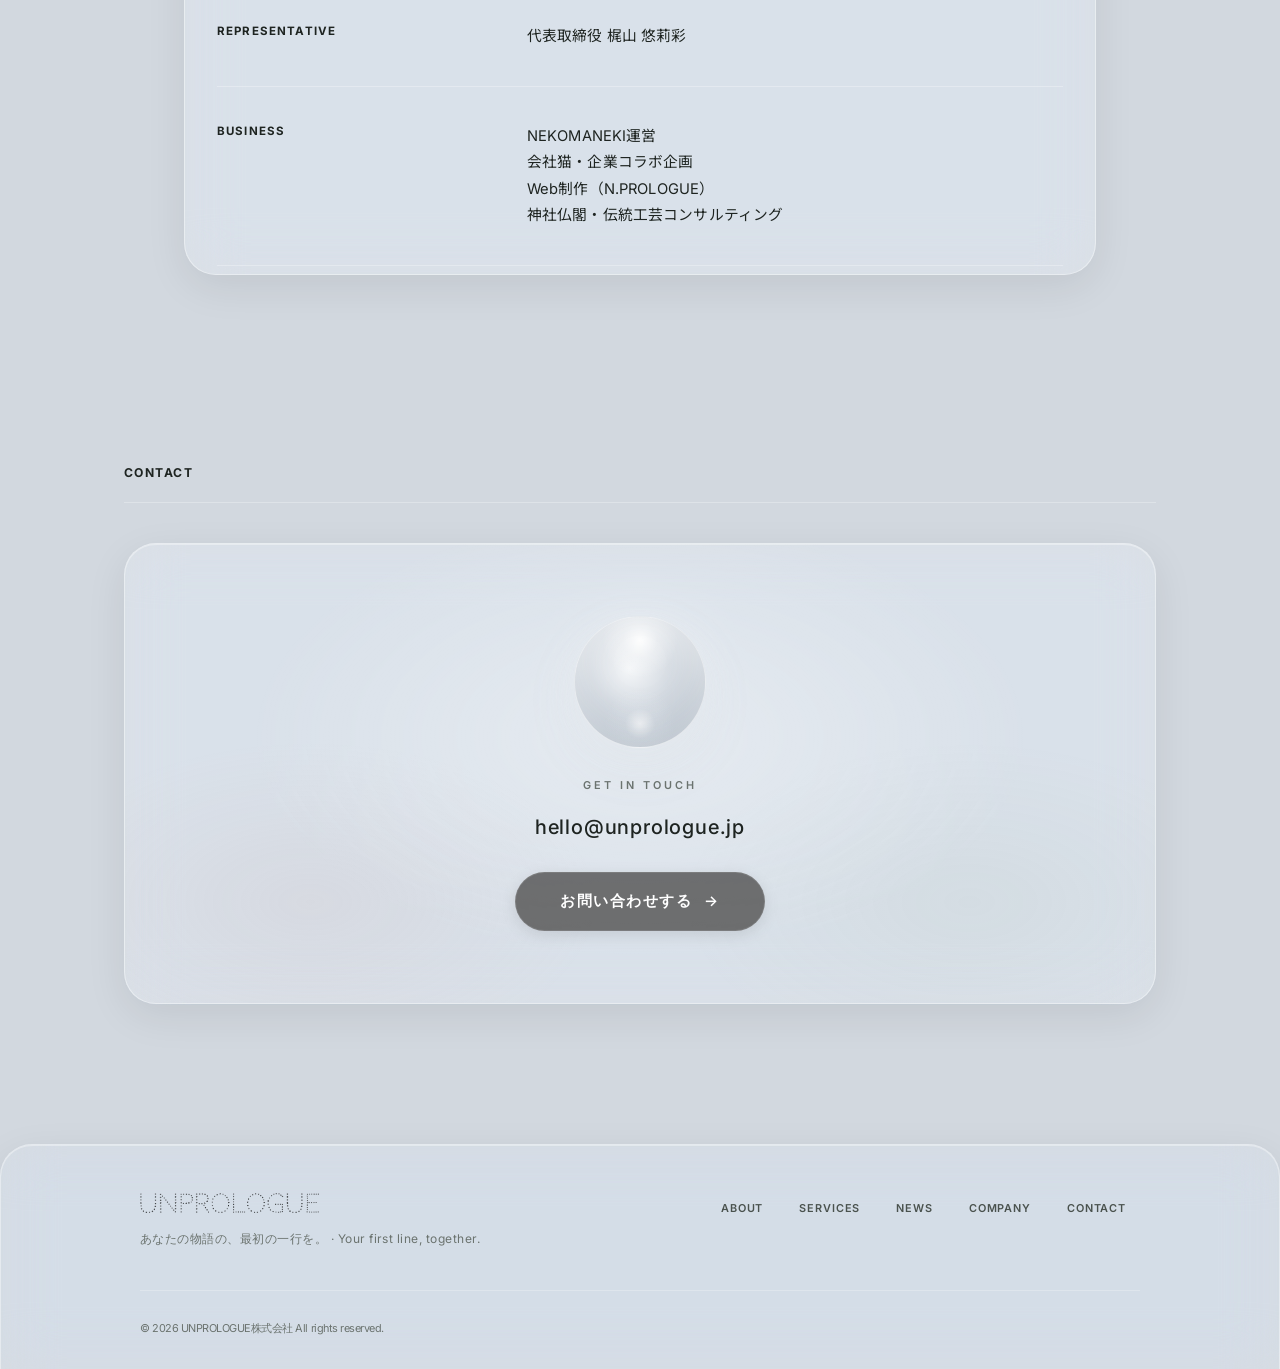
==== commit 91ae752e: "Update tagline, company info, and add NEKOMANEKI press release - Change tagline to 「あなたの物語の、最初の一行を。 " ====
--- a/index.html
+++ b/index.html
@@ -3,16 +3,16 @@
 <head>
   <meta charset="UTF-8">
   <meta name="viewport" content="width=device-width, initial-scale=1.0">
-  <meta name="description" content="UNPROLOGUE inc. — 一行目は、自分で書く Write to begin。誰かの夢や挑戦が動き出す、その最初の一歩=プロローグを生み出す会社。">
+  <meta name="description" content="UNPROLOGUE株式会社 — あなたの物語の、最初の一行を。 Your first line, together. 誰かの夢や挑戦が動き出す、その最初の一歩=プロローグを生み出す会社。">
   <link rel="canonical" href="https://unprologue.jp/">
   <meta property="og:url" content="https://unprologue.jp/">
-  <meta property="og:title" content="UNPROLOGUE inc.">
-  <meta property="og:description" content="UNPROLOGUE inc. — 一行目は、自分で書く Write to begin">
-  <title>UNPROLOGUE inc.</title>
+  <meta property="og:title" content="UNPROLOGUE株式会社">
+  <meta property="og:description" content="UNPROLOGUE株式会社 — あなたの物語の、最初の一行を。 Your first line, together.">
+  <title>UNPROLOGUE株式会社</title>
   <link rel="preconnect" href="https://fonts.googleapis.com">
   <link rel="preconnect" href="https://fonts.gstatic.com" crossorigin>
   <link href="https://fonts.googleapis.com/css2?family=Inter:wght@300;400;500;600;700&family=Noto+Sans+JP:wght@300;400;500;600;700&display=swap" rel="stylesheet">
-  <link rel="stylesheet" href="css/styles.css?v=30">
+  <link rel="stylesheet" href="css/styles.css?v=29">
   <link rel="icon" href="/favicon.ico?v=2" sizes="any">
   <link rel="icon" href="/favicon.png?v=2" type="image/png" sizes="512x512">
   <link rel="icon" href="/favicon-32x32.png?v=2" type="image/png" sizes="32x32">
@@ -33,7 +33,7 @@
   <header class="header" id="header">
     <div class="header__pill">
       <a href="index.html" class="header__logo">
-        <img src="unprologue.png" alt="UNPROLOGUE inc." class="header__logo-img" width="160" height="32">
+        <img src="unprologue.png" alt="UNPROLOGUE株式会社" class="header__logo-img" width="160" height="32">
       </a>
       <nav class="header__nav" id="nav">
         <a href="#about" class="header__nav-link">About</a>
@@ -54,10 +54,10 @@
   <section class="hero" id="hero">
     <div class="hero__inner">
       <h1 class="hero__title fade-in">
-        <img src="unprologue.png" alt="UNPROLOGUE inc." class="hero__logo" width="480" height="96">
-        <p class="hero__motto" aria-label="一行目は、自分で書く Write to begin">
-          <span class="hero__motto-ja" data-typing="一行目は、自分で書く">一行目は、自分で書く</span>
-          <span class="hero__motto-en" data-typing="Write to begin">Write to begin</span>
+        <img src="unprologue.png" alt="UNPROLOGUE株式会社" class="hero__logo" width="480" height="96">
+        <p class="hero__motto" aria-label="あなたの物語の、最初の一行を。 Your first line, together.">
+          <span class="hero__motto-ja" data-typing="あなたの物語の、最初の一行を。">あなたの物語の、最初の一行を。</span>
+          <span class="hero__motto-en" data-typing="Your first line, together.">Your first line, together.</span>
         </p>
       </h1>
     </div>
@@ -91,12 +91,11 @@
           </div>
         </div>
         <div class="about__body">
-          <p class="about__motto">一行目は、自分で書く <span lang="en">Write to begin</span></p>
+          <p class="about__motto">あなたの物語の、最初の一行を。 <span lang="en">Your first line, together.</span></p>
           <p class="about__intro">
             UN はフランス語で「ひとつ」、PROLOGUE は物語のはじまり。
           </p>
           <p class="about__lead">
-            <span class="about__lead-mark">◾︎</span>
             誰かの夢や挑戦が動き出す、その最初の一歩=プロローグを生み出す会社です。
           </p>
           <p class="about__desc">
@@ -124,10 +123,10 @@
           </button>
           <div class="member__details" id="member-yuria" aria-hidden="true">
             <div class="member__content">
-              <p class="member__meta">1998.5.8 / 静岡県</p>
+              <p class="member__meta">1998.05.08 / 静岡県</p>
               <p class="member__tagline">日本文化への深い理解 × Z世代マーケティングの知見</p>
               <div class="member__bio">
-                <p>4歳から茶道、國學院大学で日本文化を専攻、着物免許師範を取得。</p>
+                <p>4歳から茶道を続け、着物師範免許を取得。國學院大学で日本文化を学ぶ中で神社仏閣の世界に興味を持つ。</p>
                 <p>伝統文化の素養に加え、Z世代マーケターとしての実績を掛け合わせた事業開発を強みとする。</p>
               </div>
               <div class="member__career">
@@ -153,9 +152,58 @@
                     <span class="member__year">2022</span>
                     <p>老舗菓子メーカー入社・地上波コメンテーター開始</p>
                   </li>
+                  <li class="member__timeline-item">
+                    <span class="member__year">2026</span>
+                    <p>UNPROLOGUE株式会社 代表取締役 / 招き猫ブランド「NEKOMANEKI」プロデューサー</p>
+                  </li>
                   <li class="member__timeline-item member__timeline-item--current">
                     <span class="member__year">現在</span>
-                    <p>SNS総フォロワー約8万人。商品開発・イベント運営に幅広く従事</p>
+                    <p>SNS総フォロワー約8万人。招き猫と神社仏閣を起点にした事業を展開</p>
+                  </li>
+                </ol>
+              </div>
+            </div>
+          </div>
+        </article>
+
+        <article class="member fade-in">
+          <button class="member__toggle" type="button" aria-expanded="false" aria-controls="member-agatha">
+            <div class="member__visual">
+              <div class="member__photo">
+                <img src="IMG_0527-2.jpg" alt="Agatha Tachiiri" class="member__photo-img member__photo-img--agatha" width="1897" height="2529" loading="lazy">
+              </div>
+              <div class="member__name-block">
+                <span class="member__name-line">Agatha</span>
+                <span class="member__name-line">Tachiiri</span>
+              </div>
+            </div>
+            <div class="member__footer">
+              <p class="member__role">Creative Director</p>
+              <span class="member__arrow" aria-hidden="true">→</span>
+            </div>
+          </button>
+          <div class="member__details" id="member-agatha" aria-hidden="true">
+            <div class="member__content">
+              <p class="member__meta">2007.02.13 / Los Angeles, California</p>
+              <p class="member__tagline">ブランドの物語を、体験として届けるクリエイティブディレクション</p>
+              <div class="member__bio">
+                <p>LA(ロサンゼルス)出身。日英バイリンガルとして海外と日本のデザイン文脈を横断し、ブランドの「プロローグ」を形にするクリエイティブを統括。</p>
+                <p>日本の美意識と現代的な表現を融合させ、記憶に残るブランド体験の設計を得意とする。</p>
+              </div>
+              <div class="member__career">
+                <h4 class="member__career-heading">Career Highlights</h4>
+                <ol class="member__timeline">
+                  <li class="member__timeline-item">
+                    <span class="member__year">2026</span>
+                    <p>上田安子服飾専門学校 入学</p>
+                  </li>
+                  <li class="member__timeline-item">
+                    <span class="member__year">2026</span>
+                    <p>招き猫ブランド「NEKOMANEKI」ディレクター</p>
+                  </li>
+                  <li class="member__timeline-item member__timeline-item--current">
+                    <span class="member__year">現在</span>
+                    <p>UNPROLOGUEのクリエイティブディレクション、ブランド戦略、ビジュアルデザインを担当</p>
                   </li>
                 </ol>
               </div>
@@ -189,9 +237,9 @@
             <h3 class="service-panel__headline">夢を叶える、招き猫。</h3>
             <p class="service-panel__desc">
               夢猫が招くのは、あなたの「夢」。<br>
-              叶うその日まで、そばで引き寄せ続ける１匹です。
+              叶うその日まで、そばで引き寄せ続ける一匹です。
             </p>
-            <span class="service-panel__cta">COMING SOON</span>
+            <a href="https://www.nekomaneki.jp/" class="service-panel__cta" target="_blank" rel="noopener noreferrer">EXPLORE MORE</a>
           </div>
         </div>
         <p class="service-panel__label">nekomaneki</p>
@@ -209,7 +257,7 @@
           <div class="service-panel__body">
             <h3 class="service-panel__headline">福とご縁を、<br>会社へ。</h3>
             <p class="service-panel__desc">
-              100年以上にわたり製陶所伝統工芸・九谷焼の素地製造を続けてきた宮創製陶所の技で叶える、
+              100年以上にわたり伝統工芸・九谷焼の素地製造を続けてきた宮創製陶所の技で叶える、
               唯一無二のカスタム招き猫。
             </p>
             <a href="https://kaishaneko.net" class="service-panel__cta" target="_blank" rel="noopener noreferrer">EXPLORE MORE</a>
@@ -269,7 +317,14 @@
         <div class="section__rule" aria-hidden="true"></div>
       </div>
       <div class="articles fade-in">
-        <div class="articles__grid articles__grid--duo">
+        <div class="articles__grid">
+          <a href="articles/nekomaneki-launch.html" class="article-card">
+            <div class="article-card__thumb">
+              <img src="59fd7f55-a7c8-4864-affc-1a6823d649de.png" alt="NEKOMANEKI「夢猫(ゆめねこ)」" class="article-card__img" width="1023" height="1537">
+            </div>
+            <p class="article-card__meta">2026.08.28 · Press Release</p>
+            <p class="article-card__title">28歳プロデューサー×19歳服飾学生が生んだ招き猫ブランド「NEKOMANEKI」公式サイトオープン</p>
+          </a>
           <a href="articles/n-prologue-launch.html" class="article-card">
             <div class="article-card__thumb">
               <img src="WEB%20DESIGN%20STUDIO-2.png" alt="N.PROLOGUE bilingual web design studio" class="article-card__img" width="1280" height="720">
@@ -279,7 +334,7 @@
           </a>
           <a href="articles/corporate-site-launch.html" class="article-card">
             <div class="article-card__thumb article-card__thumb--logo">
-              <img src="unprologue.png" alt="UNPROLOGUE inc. corporate website" class="article-card__img article-card__img--logo" width="527" height="59">
+              <img src="unprologue.png" alt="UNPROLOGUE株式会社 corporate website" class="article-card__img article-card__img--logo" width="527" height="59">
             </div>
             <p class="article-card__meta">2026.06.15 · Announcement</p>
             <p class="article-card__title">UNPROLOGUE株式会社のコーポレートサイトを公開</p>
@@ -300,7 +355,7 @@
         <dl class="company-summary__grid">
           <div class="company-summary__row">
             <dt>Company Name</dt>
-            <dd>UNPROLOGUE inc.</dd>
+            <dd>UNPROLOGUE株式会社</dd>
           </div>
           <div class="company-summary__row">
             <dt>Headquarters</dt>
@@ -308,19 +363,19 @@
           </div>
           <div class="company-summary__row">
             <dt>Founded</dt>
-            <dd>2026年5月12日</dd>
+            <dd>2026年4月21日</dd>
           </div>
           <div class="company-summary__row">
             <dt>Representative</dt>
-            <dd>梶山 悠莉彩（かじやま ゆりあ / Yuria Kajiyama）</dd>
+            <dd>代表取締役 梶山 悠莉彩</dd>
           </div>
           <div class="company-summary__row">
             <dt>Business</dt>
             <dd>
-              デジタルプロダクトの企画・開発・運営<br>
-              ブランド戦略・クリエイティブディレクション<br>
-              テクノロジーコンサルティング<br>
-              スタートアップ支援・人材育成
+              NEKOMANEKI運営<br>
+              会社猫・企業コラボ企画<br>
+              Web制作（N.PROLOGUE）<br>
+              神社仏閣・伝統工芸コンサルティング
             </dd>
           </div>
         </dl>
@@ -357,9 +412,9 @@
       <div class="footer__inner">
         <div class="footer__brand">
           <a href="index.html" class="footer__logo">
-            <img src="unprologue.png" alt="UNPROLOGUE inc." class="footer__logo-img" width="140" height="28">
+            <img src="unprologue.png" alt="UNPROLOGUE株式会社" class="footer__logo-img" width="140" height="28">
           </a>
-          <p class="footer__tagline">一行目は、自分で書く · Write to begin</p>
+          <p class="footer__tagline">あなたの物語の、最初の一行を。 · Your first line, together.</p>
         </div>
         <nav class="footer__nav">
           <a href="#about">About</a>
@@ -370,10 +425,7 @@
         </nav>
       </div>
       <div class="footer__bottom">
-        <p class="footer__breadcrumb">
-          <a href="index.html">UNPROLOGUE inc. TOP</a> &gt; 会社概要
-        </p>
-        <p class="footer__copy">&copy; 2026 UNPROLOGUE inc. All rights reserved.</p>
+        <p class="footer__copy">&copy; 2026 UNPROLOGUE株式会社 All rights reserved.</p>
       </div>
     </div>
   </footer>
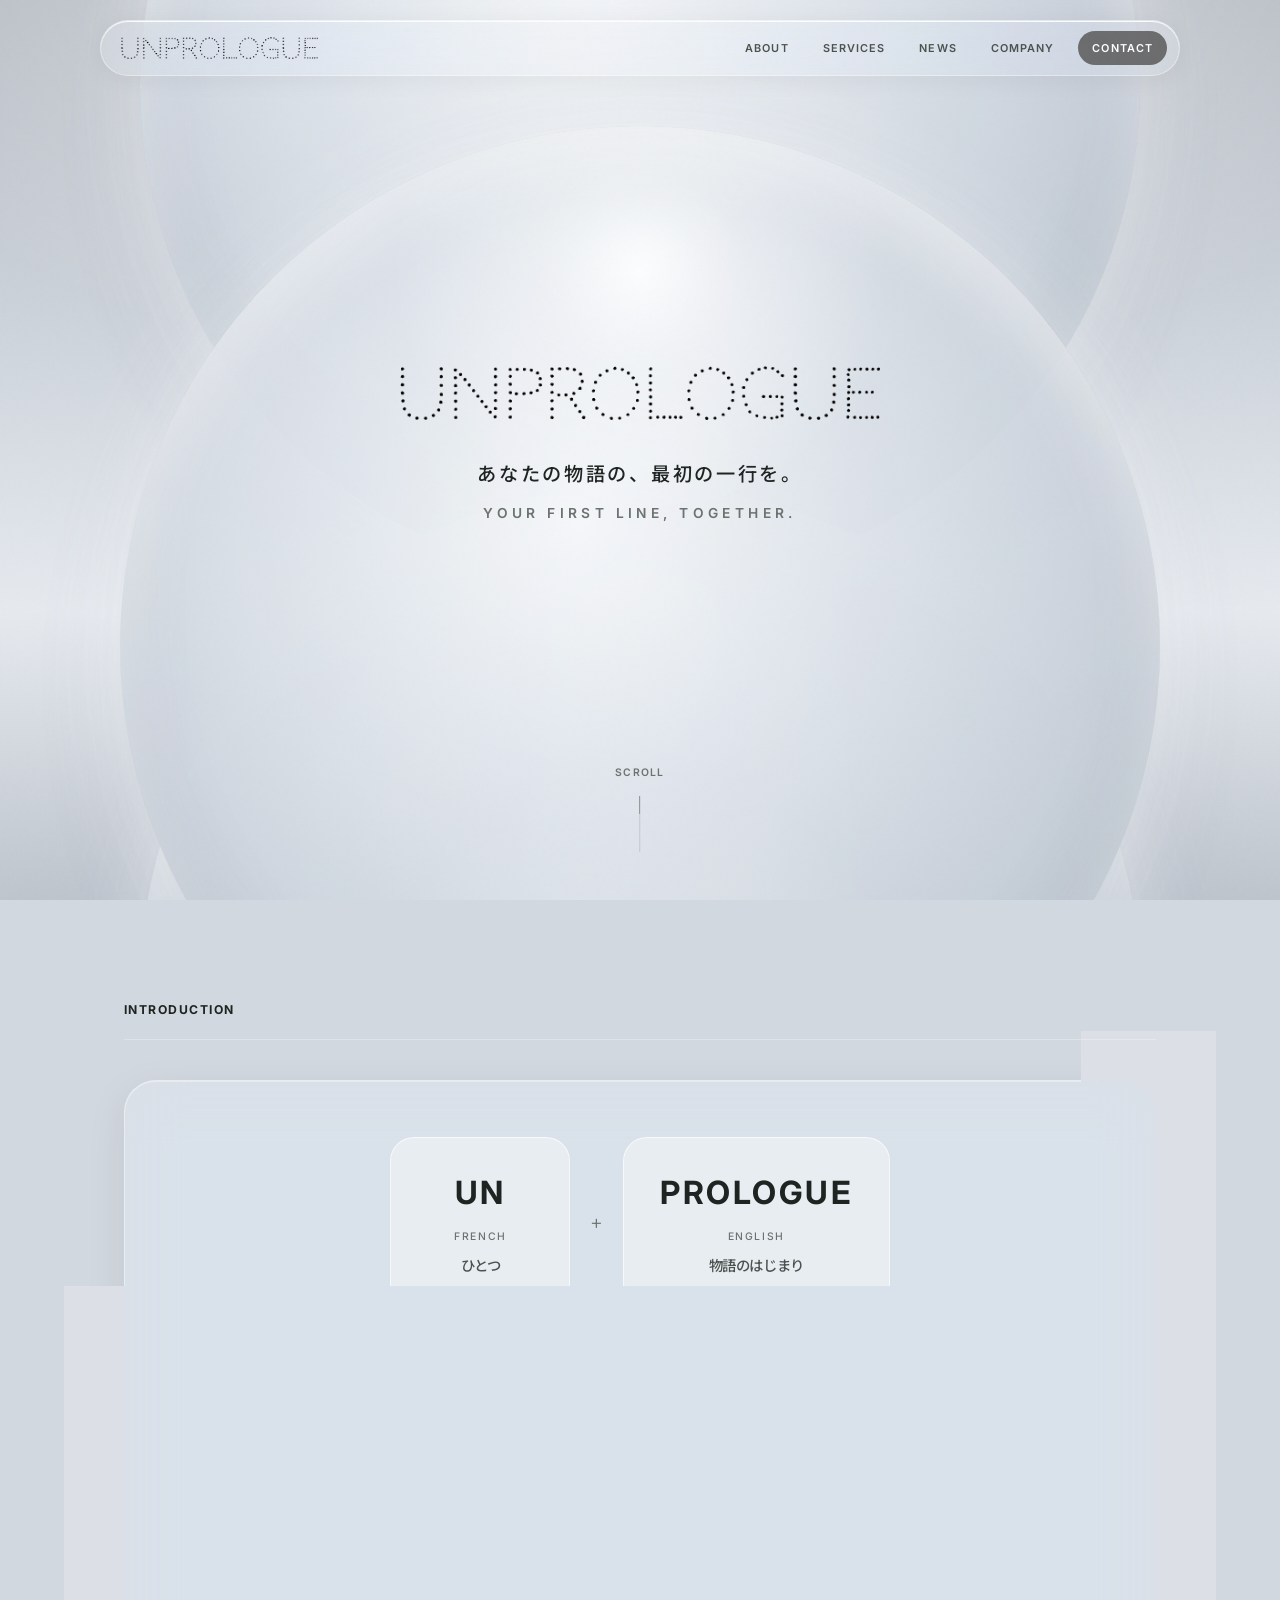
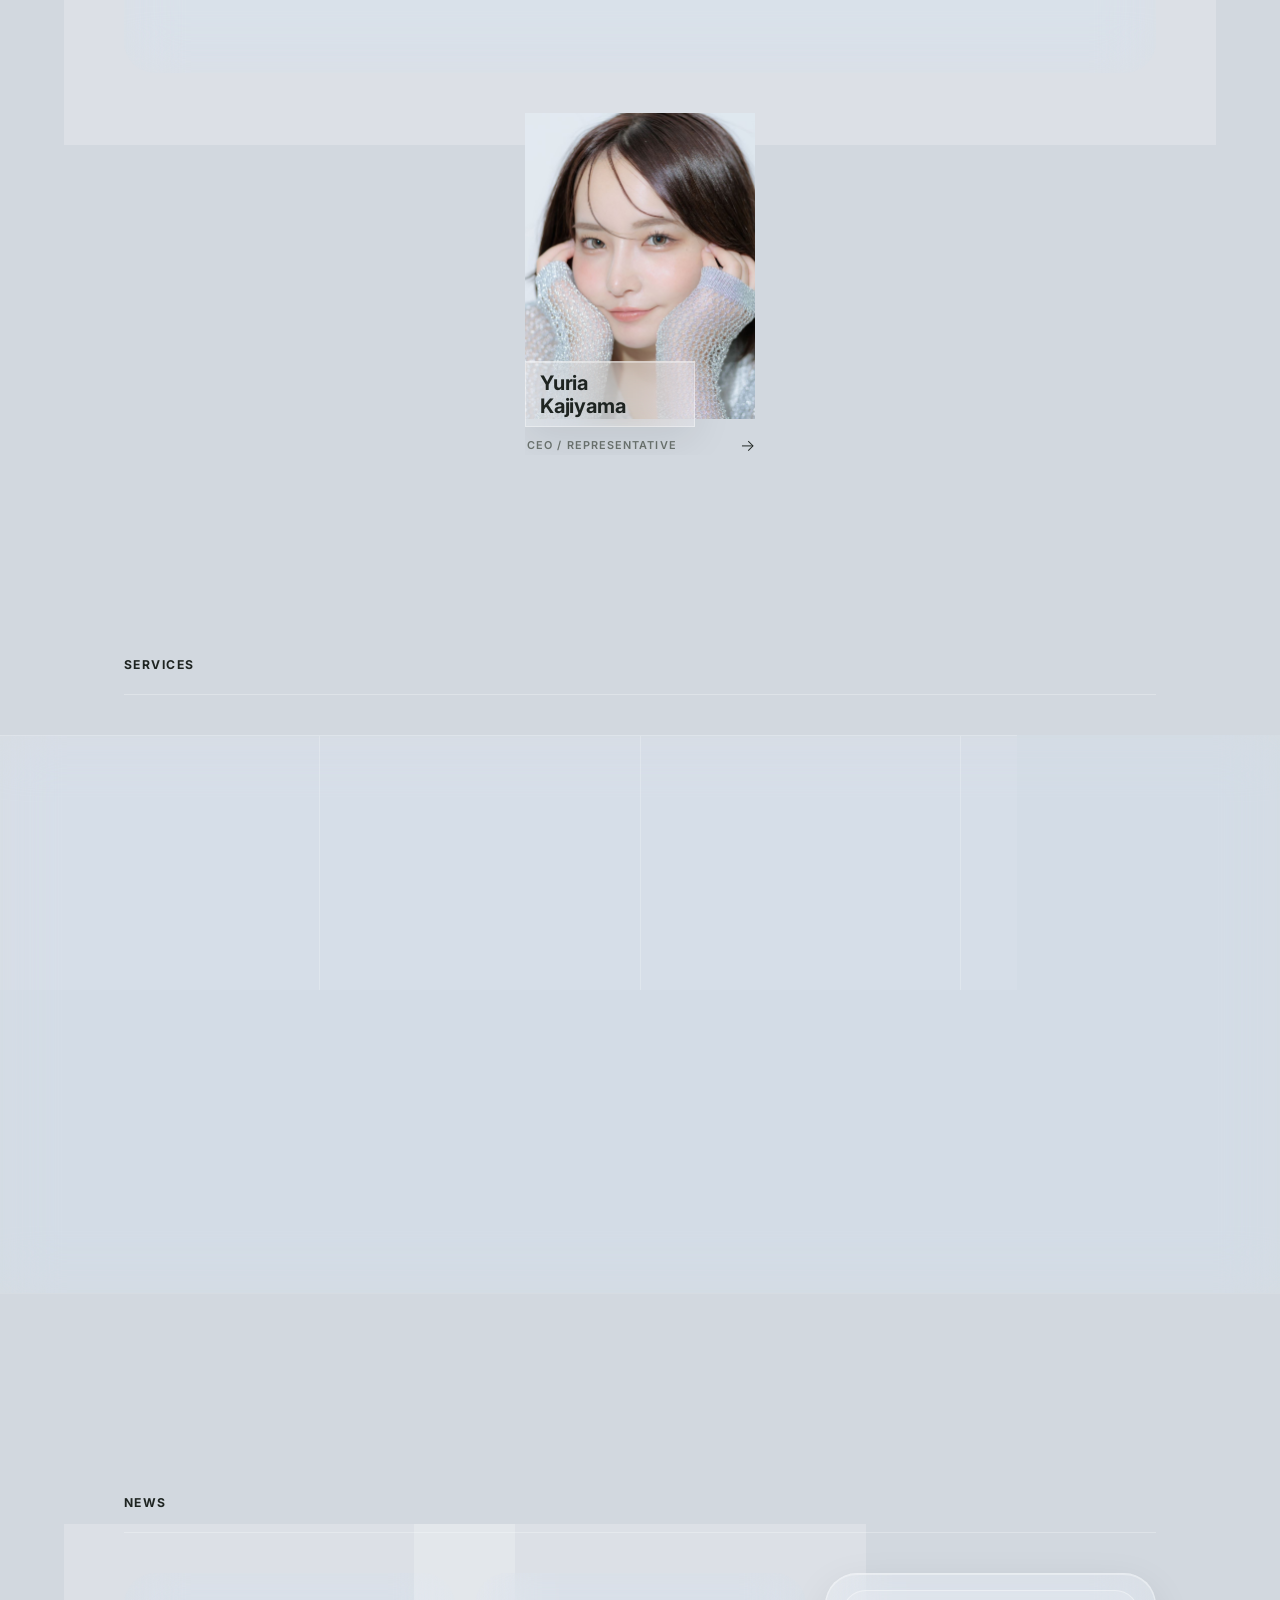
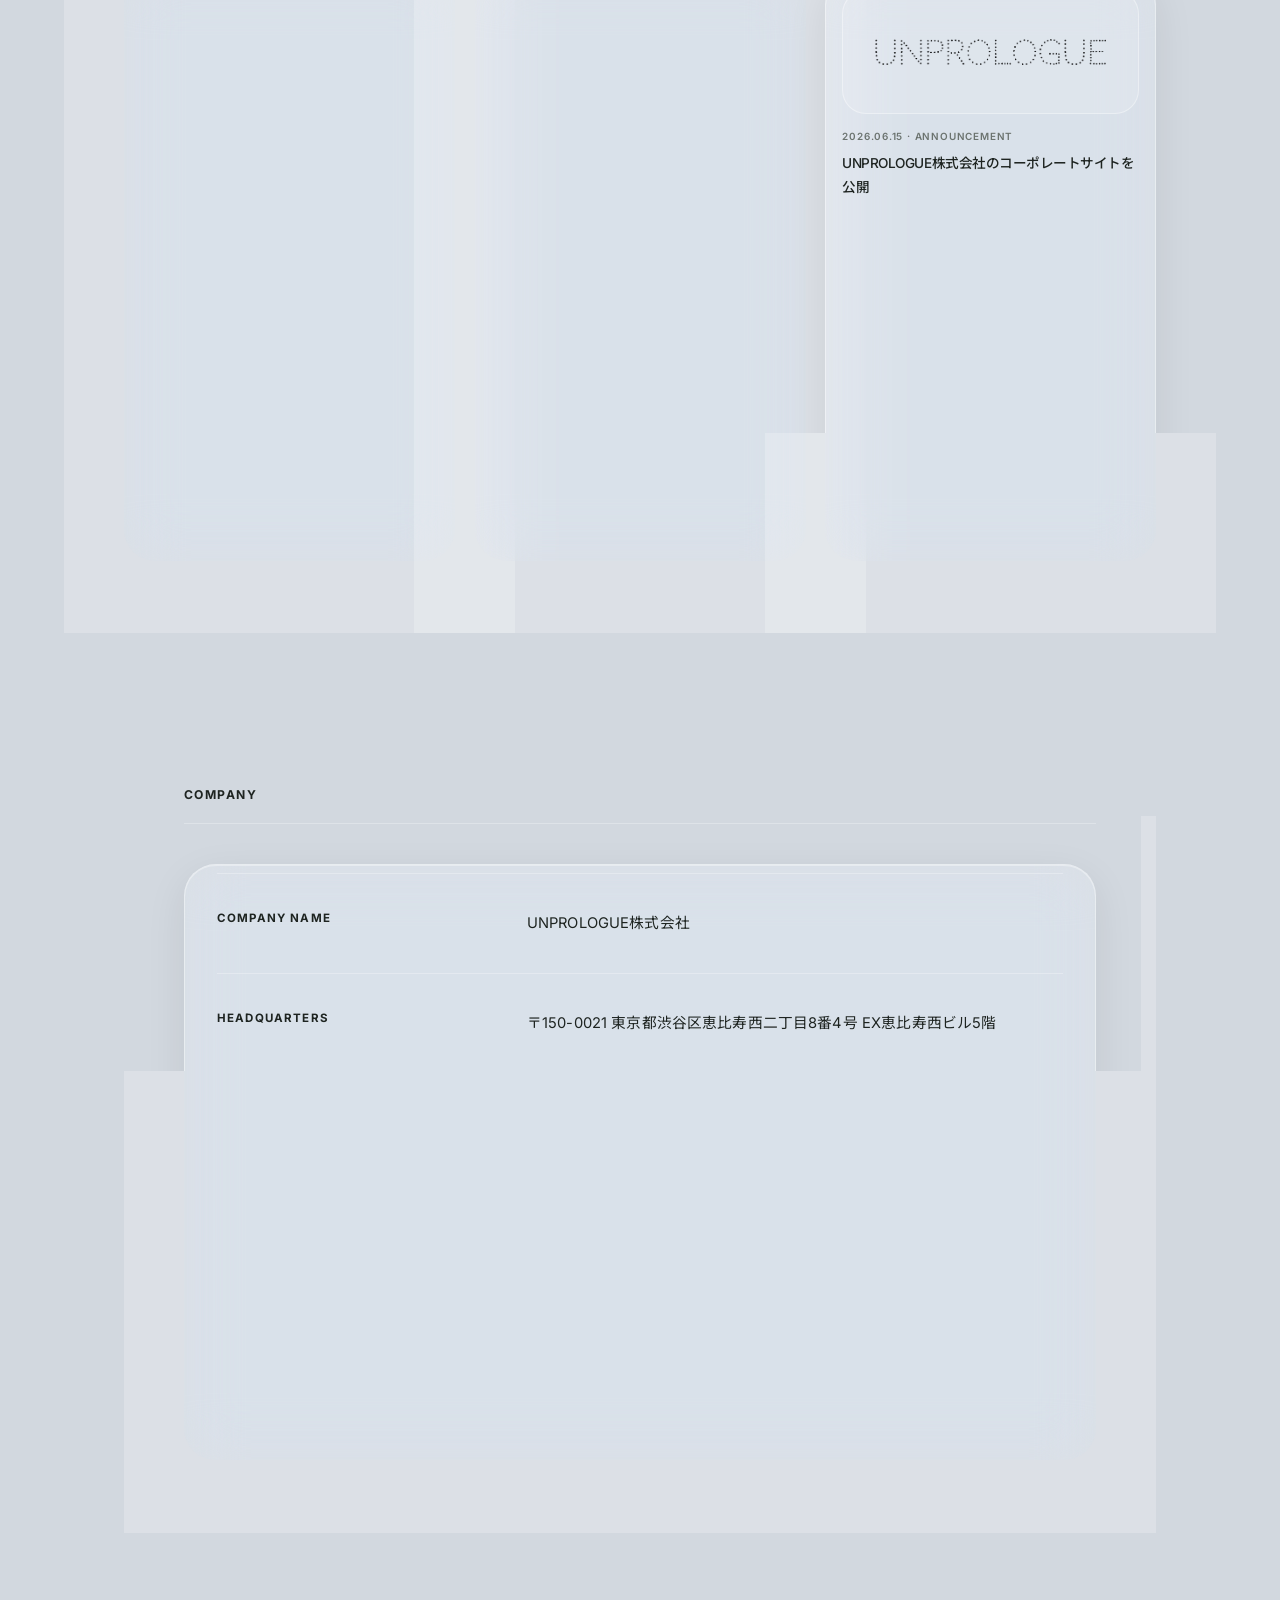
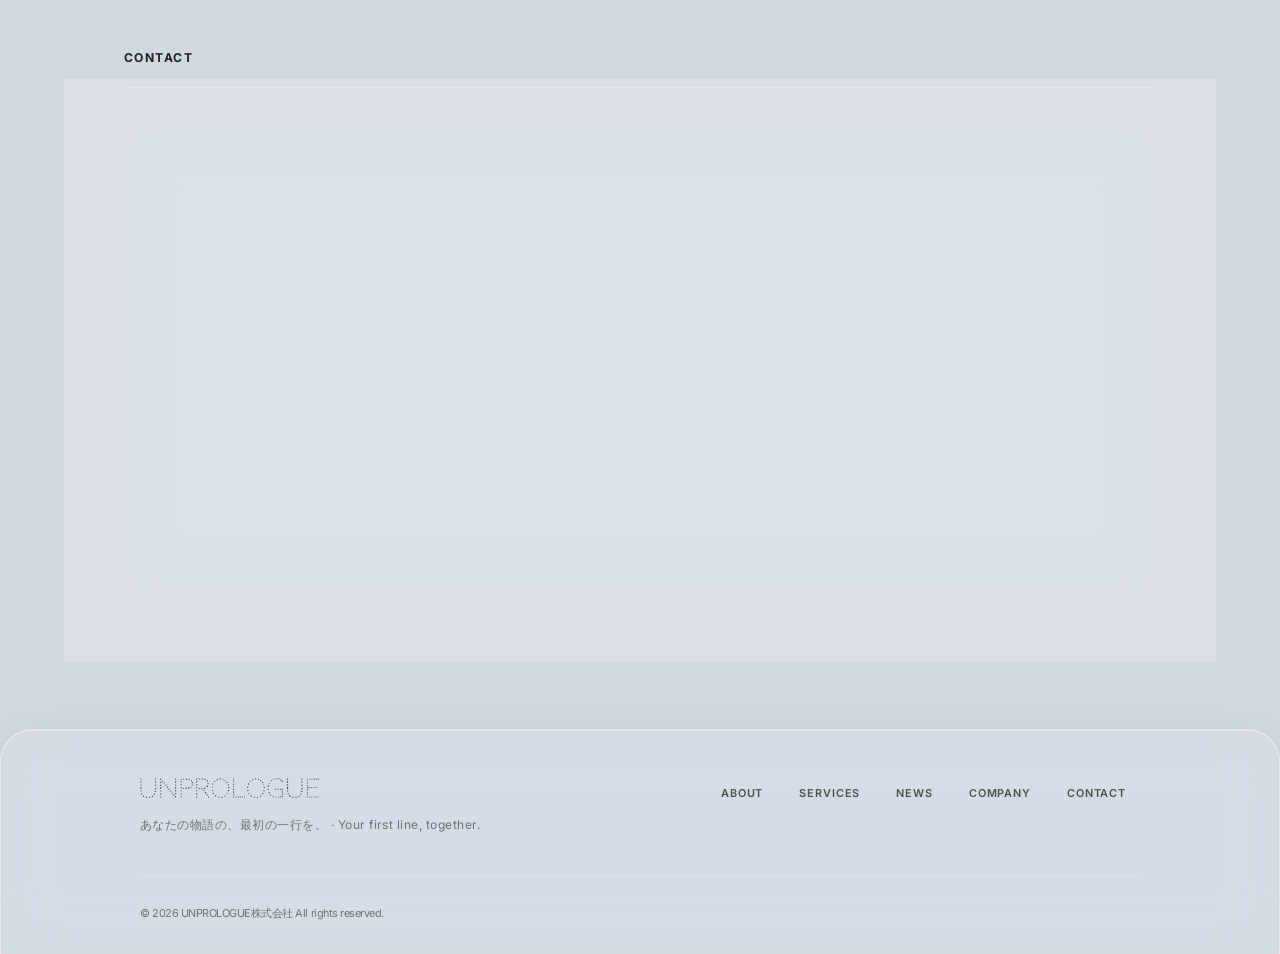
==== commit 8d504ab9: "Hide Agatha Tachiiri member card Keep the markup with a hidden attribute so it can be restored, and " ====
--- a/index.html
+++ b/index.html
@@ -12,7 +12,7 @@
   <link rel="preconnect" href="https://fonts.googleapis.com">
   <link rel="preconnect" href="https://fonts.gstatic.com" crossorigin>
   <link href="https://fonts.googleapis.com/css2?family=Inter:wght@300;400;500;600;700&family=Noto+Sans+JP:wght@300;400;500;600;700&display=swap" rel="stylesheet">
-  <link rel="stylesheet" href="css/styles.css?v=29">
+  <link rel="stylesheet" href="css/styles.css?v=30">
   <link rel="icon" href="/favicon.ico?v=2" sizes="any">
   <link rel="icon" href="/favicon.png?v=2" type="image/png" sizes="512x512">
   <link rel="icon" href="/favicon-32x32.png?v=2" type="image/png" sizes="32x32">
@@ -104,7 +104,7 @@
         </div>
       </div>
 
-      <div class="members">
+      <div class="members members--single">
         <article class="member fade-in">
           <button class="member__toggle" type="button" aria-expanded="false" aria-controls="member-yuria">
             <div class="member__visual">
@@ -166,7 +166,8 @@
           </div>
         </article>
 
-        <article class="member fade-in">
+        <!-- Agatha Tachiiri (Creative Director): 非表示中。表示するには hidden を外す -->
+        <article class="member fade-in" hidden>
           <button class="member__toggle" type="button" aria-expanded="false" aria-controls="member-agatha">
             <div class="member__visual">
               <div class="member__photo">
--- a/css/styles.css
+++ b/css/styles.css
@@ -608,13 +608,21 @@
    ============================================ */
 .members {
   display: grid;
-  grid-template-columns: minmax(0, 230px);
+  grid-template-columns: repeat(2, minmax(0, 230px));
   gap: 72px;
   margin-top: 40px;
   width: fit-content;
   max-width: 100%;
   margin-left: auto;
   margin-right: auto;
+}
+
+.members--single {
+  grid-template-columns: minmax(0, 230px);
+}
+
+.member[hidden] {
+  display: none;
 }
 
 .member {
@@ -664,6 +672,10 @@
 
 .member__photo-img--yuria {
   object-position: center 32%;
+}
+
+.member__photo-img--agatha {
+  object-position: center 18%;
 }
 
 .member__photo-initial {
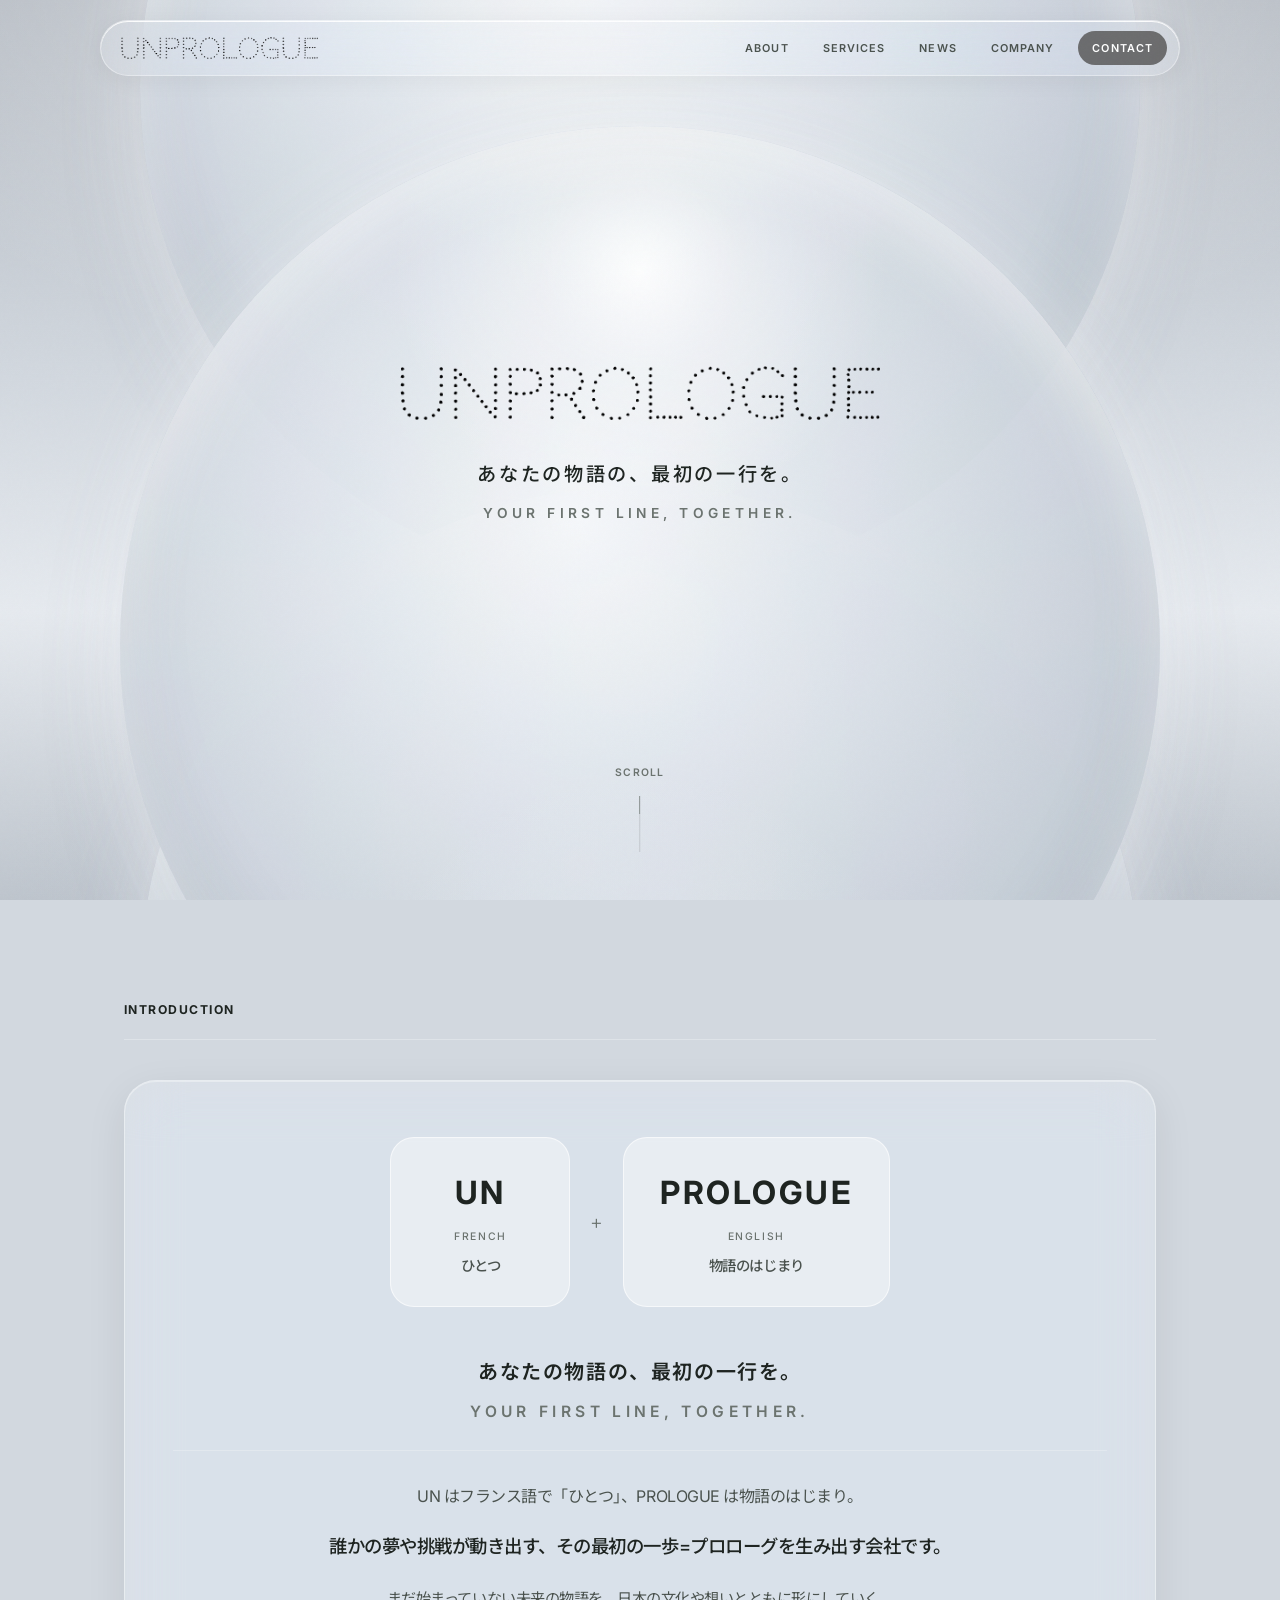
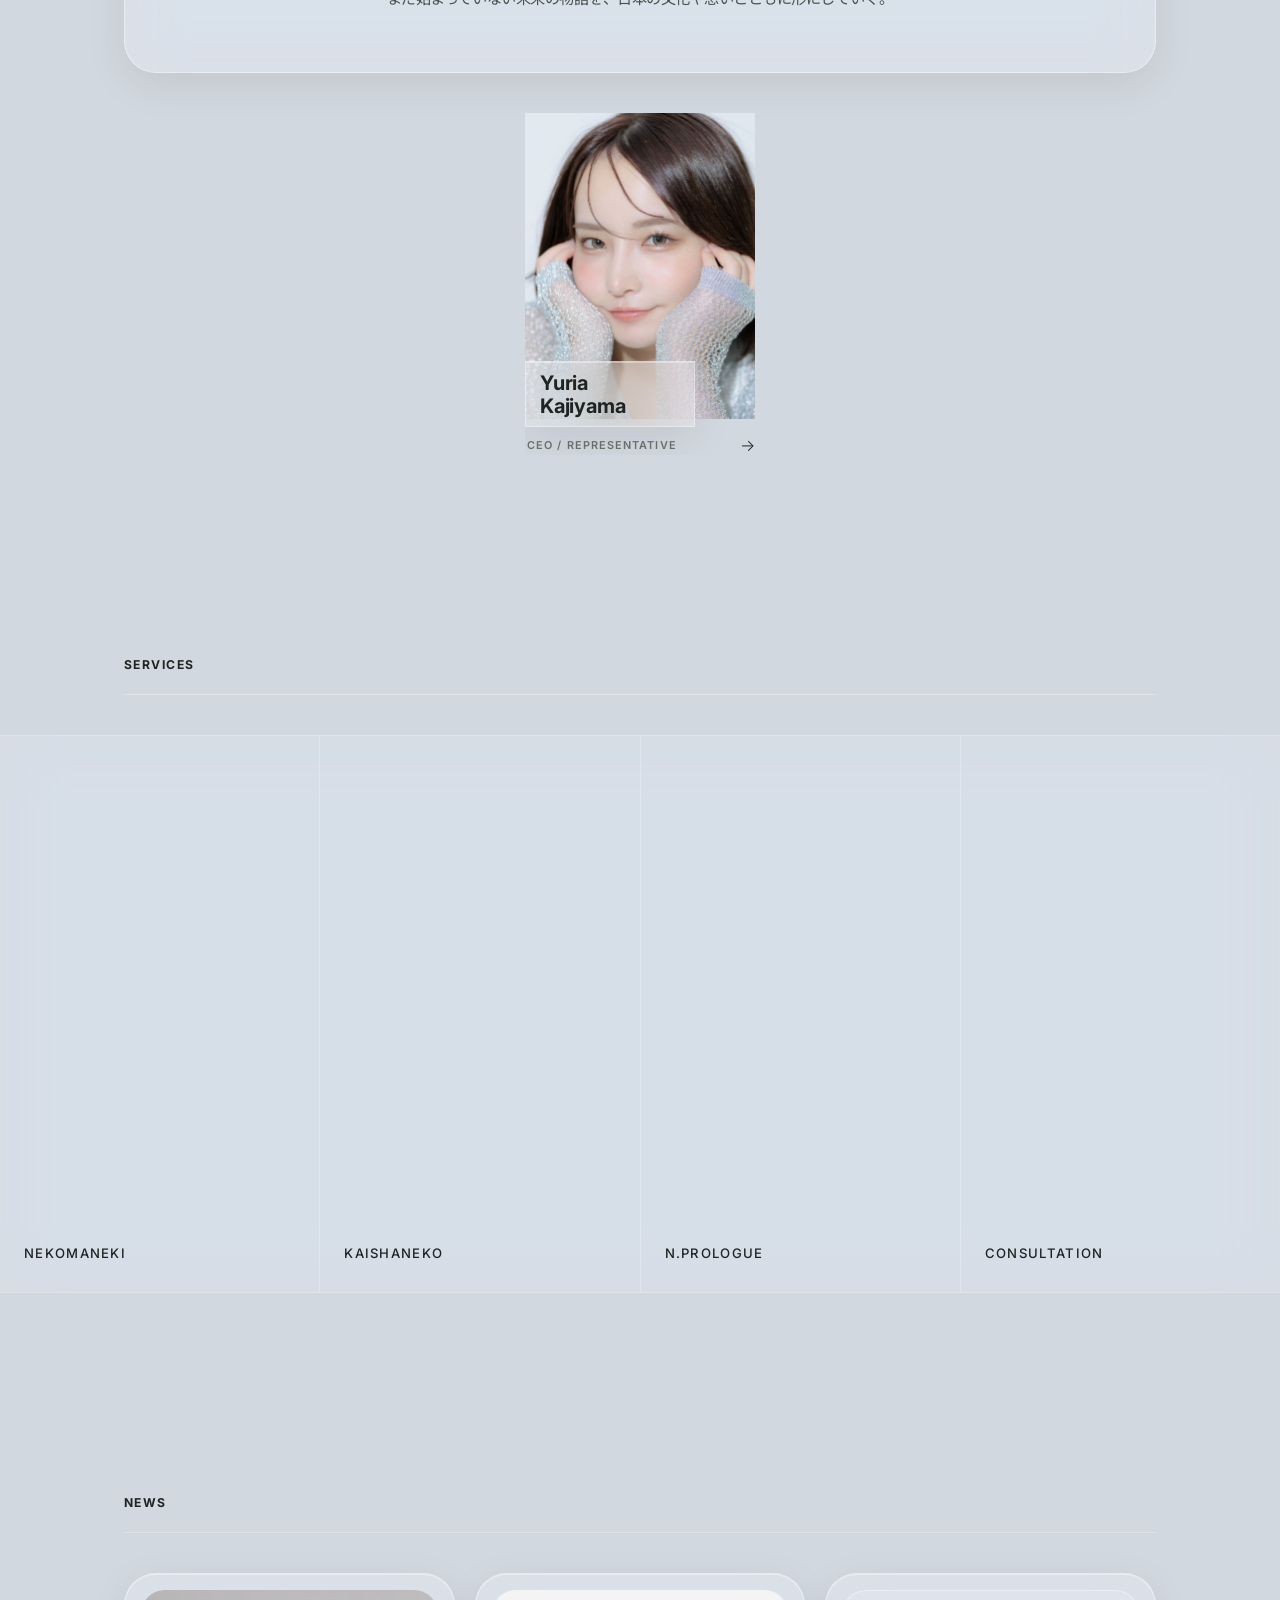
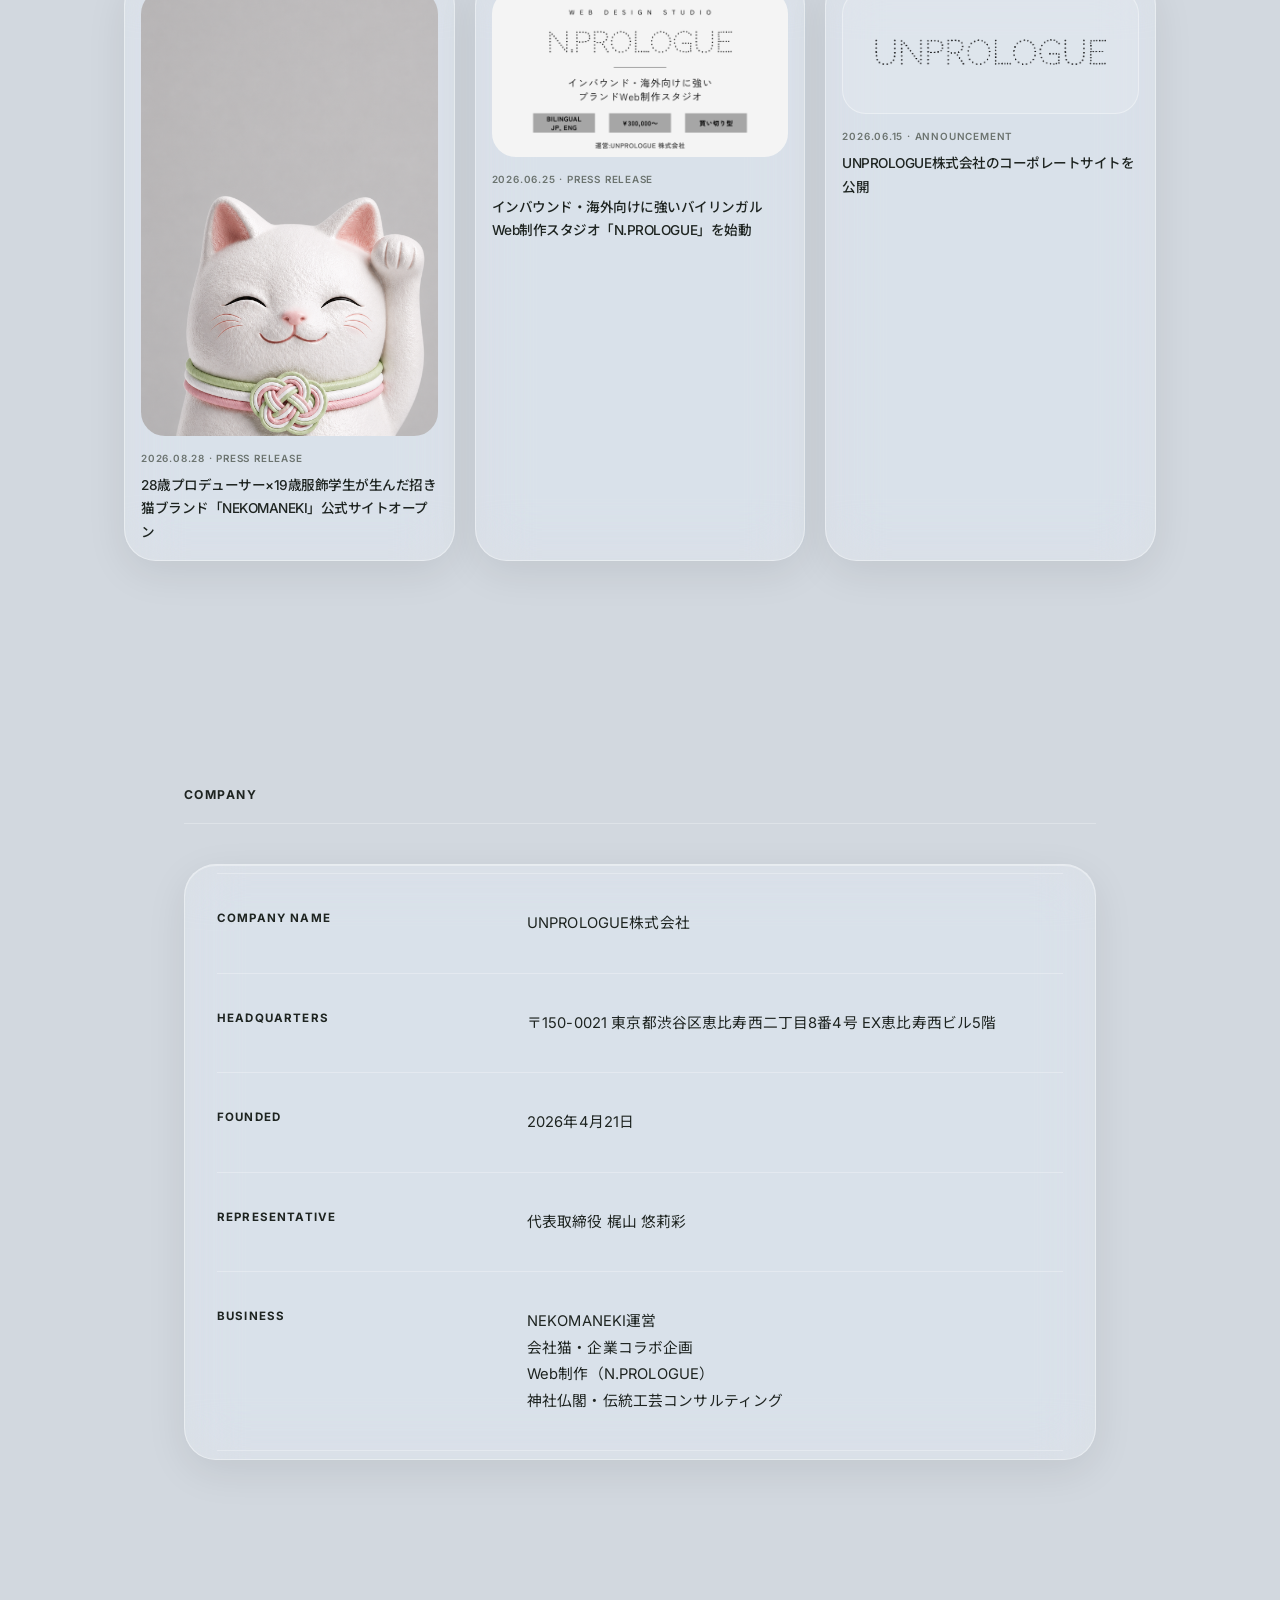
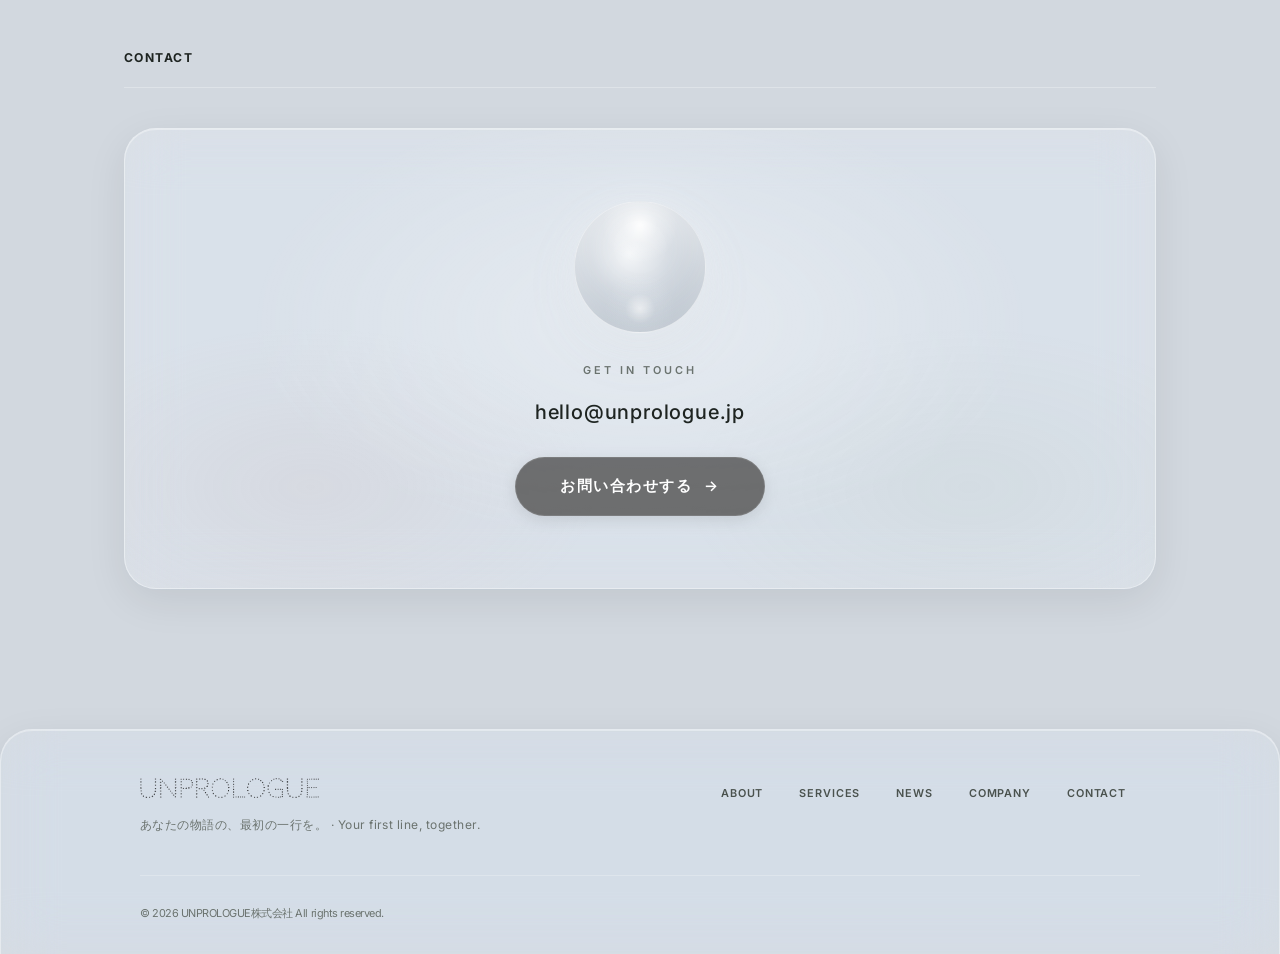
==== commit dbd1c162: "Unify N.PROLOGUE links to https://www.nprologue.net/ Co-Authored-By: Claude Opus 5.5 <noreply@anthro" ====
--- a/index.html
+++ b/index.html
@@ -282,7 +282,7 @@
               企業サイト、採用サイト、LPまで。コンテンツ構成・導線設計からデザインまで対応します。<br>
               インバウンドと海外発信に強い、ブランドWeb制作スタジオ。
             </p>
-            <a href="https://nprologue.net" class="service-panel__cta" target="_blank" rel="noopener noreferrer">EXPLORE MORE</a>
+            <a href="https://www.nprologue.net/" class="service-panel__cta" target="_blank" rel="noopener noreferrer">EXPLORE MORE</a>
           </div>
         </div>
         <p class="service-panel__label">n.prologue</p>
